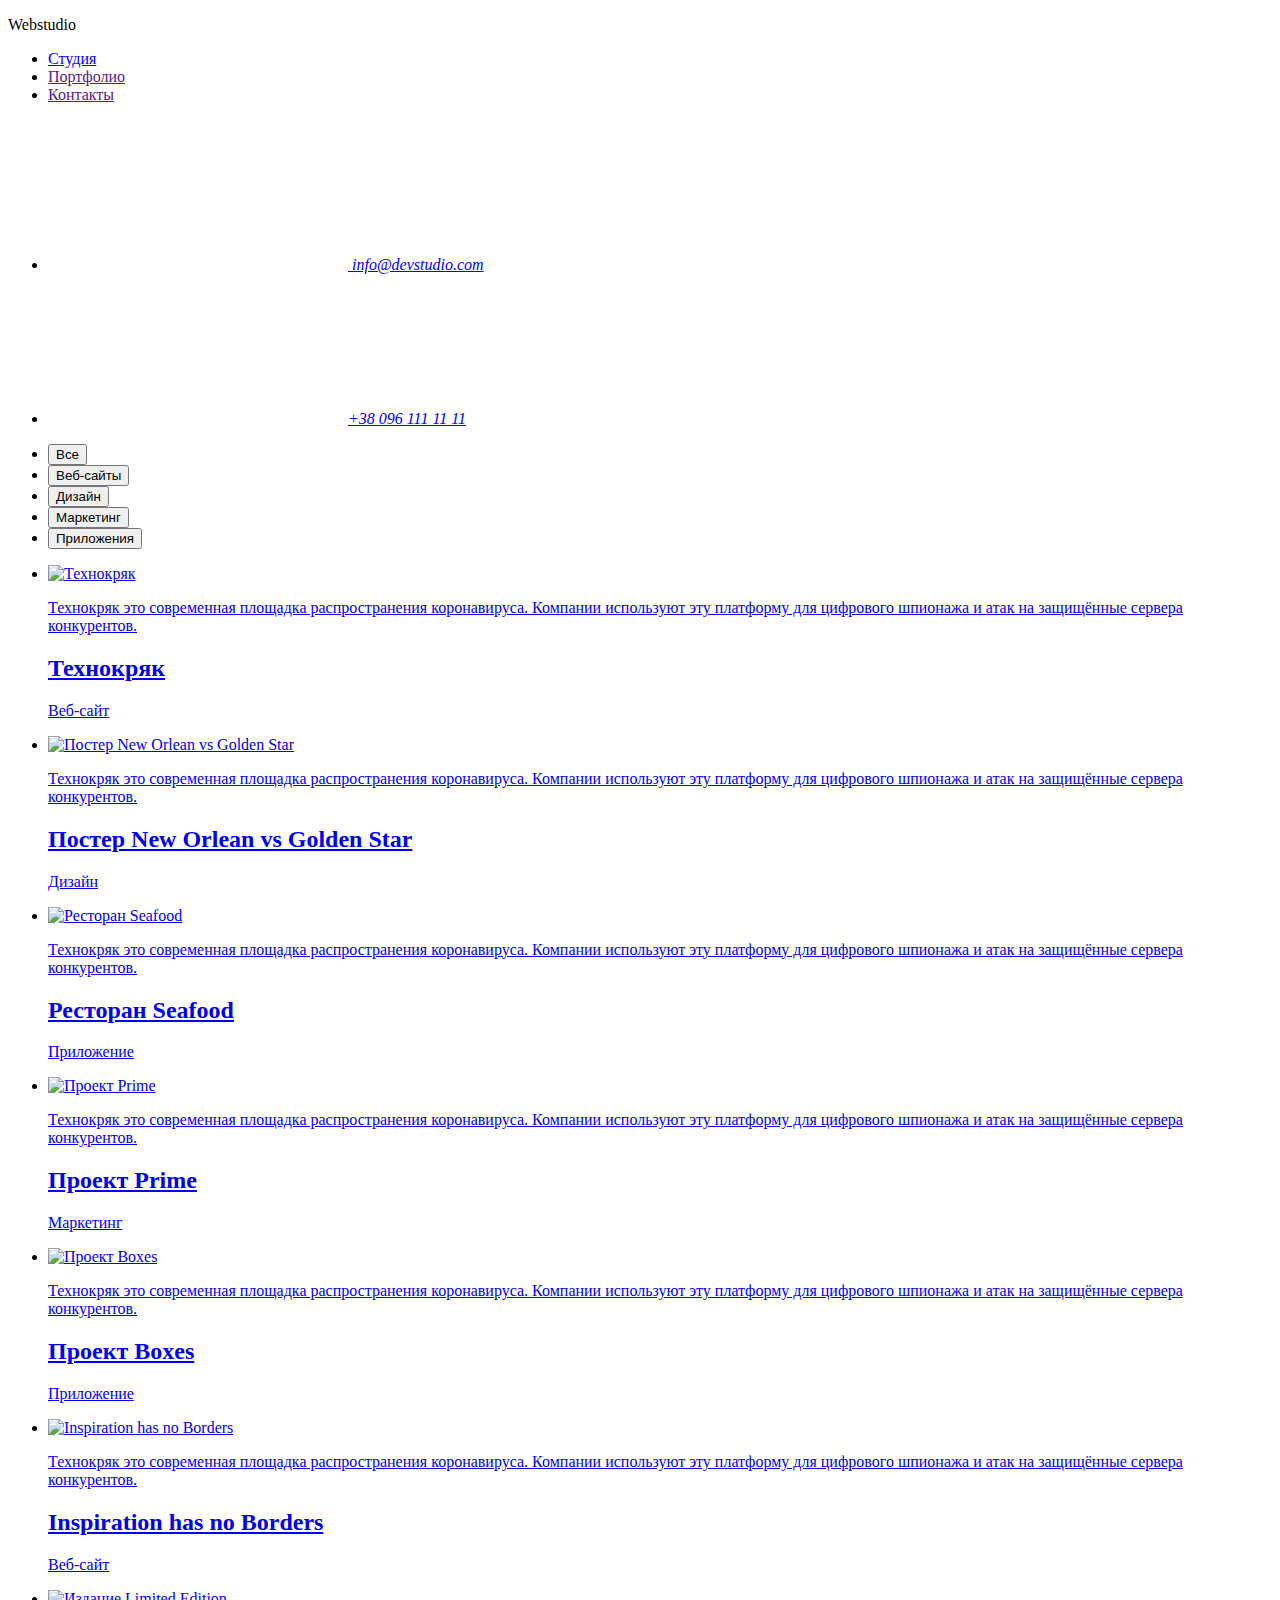
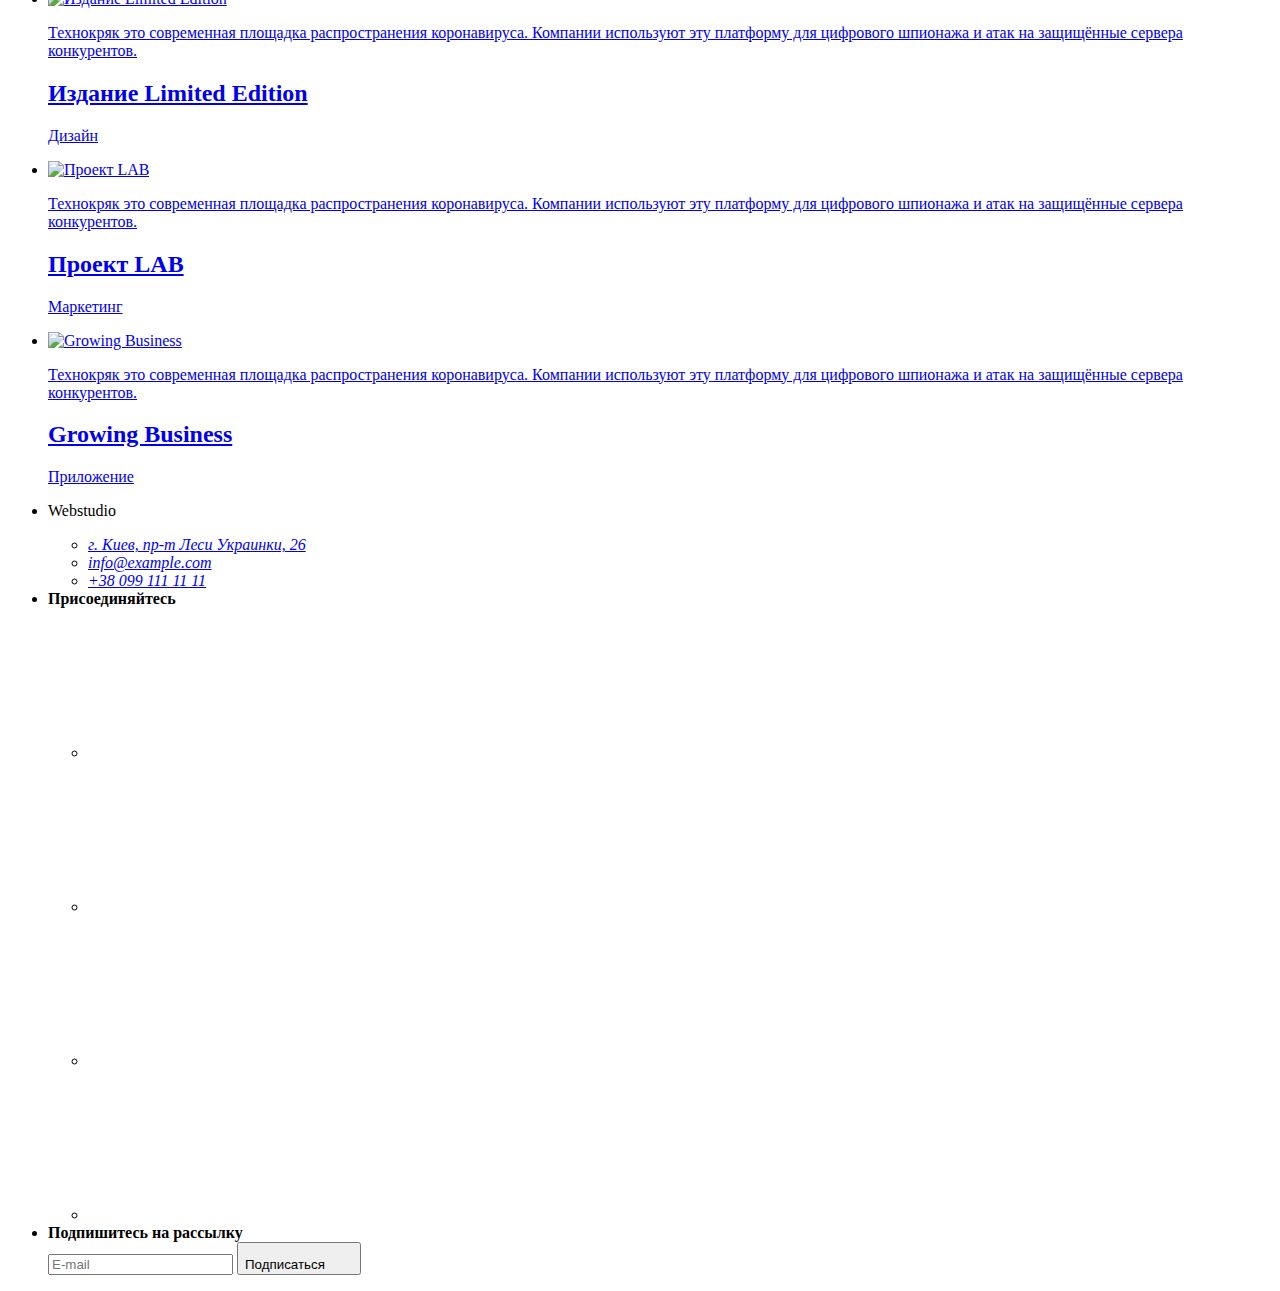
==== portfolio.html @ e1eedb43 "commit on main" ====
<!DOCTYPE html>
<html lang="ru">
<head>
    <meta charset="UTF-8">
    <meta name="viewport" content="width=device-width, initial-scale=1.0">
    <title>WebStudio</title>
    <link href="https://fonts.googleapis.com/css2?family=Oleo+Script&family=Raleway:wght@700&family=Roboto:wght@400;500;700;900&display=swap" rel="stylesheet">
    <link rel="stylesheet" href="./css/reset.css"/>
    <link rel="stylesheet" href="./css/styles.css">
</head>
<body>
    <header class="header">
        <div class="container">
            <nav class="nav">
                <p class="main-logo"><span class="accent">Web</span><span class="header-logo">studio</span></p>
                <ul class="site-nav list"> 
                    <li class="item"><a href="./index.html" class="link">Студия</a></li>
                    <li class="item"><a href="" class="link current">Портфолио</a></li>
                    <li class="item"><a href="" class="link">Контакты</a></li>
                </ul>
            </nav>
            <address class="adr-nav list"> 
                <ul class="adr-nav">
                    <li class="item">
                        <a href="mailto:info@devstudio.com" class="link link-envelope">
                            <svg class="icon-envelope">
                                <use href="./images/icons/sprite.svg#icon-envelope">
                                </use>
                            </svg> 
                            info@devstudio.com
                        </a>
                    </li>
                    <li class="item">
                        <a href="tel:+380961111111" class="link link-smartphone">
                            <svg class="icon-smartphone">
                                <use href="./images/icons/sprite.svg#icon-smartphone">
                                </use>
                            </svg>+38 096 111 11 11
                        </a>
                    </li>
                </ul>
            </address>
        </div>
    </header>
    <main class="portfolio-page">
        <section class="portfolio">
            <div class="container">
                <!--<h1>Наши работы</h1>-->
                <ul class="filter list">
                    <li class="filter-item"><button type="button" class="filter-button">Все</button></li>
                    <li class="filter-item"><button type="button" class="filter-button">Веб-сайты</button></li>
                    <li class="filter-item"><button type="button" class="filter-button">Дизайн</button></li>
                    <li class="filter-item"><button type="button" class="filter-button">Маркетинг</button></li>
                    <li class="filter-item"><button type="button" class="filter-button">Приложения</button></li>
                </ul>
                <ul class="card-list">
                    <li class="card-item">
                        <a href="#" class="projects">
                            <div class="projects-container">
                                <div class="imageblock">
                                  <img src="./images/technokryak.jpg" alt="Технокряк" width="370" height="294">
                                  <div class="card-info">
                                      <p class="info-text">
                                        Технокряк это современная площадка распространения коронавируса. Компании используют эту платформу для цифрового шпионажа и
                                        атак на защищённые сервера конкурентов.
                                      </p>
                                  </div>
                                </div>
                                <div class="card-container">
                                    <h2 class="project-title">Технокряк</h2>
                                    <p class="type-title">Веб-сайт</p>
                                </div>
                            </div>
                        </a>
                    </li>
                    <li class="card-item">
                        <a href="#" class="projects">
                            <div class="projects-container">
                                <div class="imageblock">
                                    <img src="./images/NewOrleans.jpg" alt="Постер New Orlean vs Golden Star" width="370" height="294">
                                    <div class="card-info">
                                        <p class="info-text">
                                          Технокряк это современная площадка распространения коронавируса. Компании используют эту платформу для цифрового шпионажа и
                                          атак на защищённые сервера конкурентов.
                                        </p>
                                    </div>
                                </div>
                                <div class="card-container">
                                    <h2 class="project-title">Постер New Orlean vs Golden Star</h2>
                                    <p class="type-title">Дизайн</p>
                                </div>
                            </div>
                        </a>
                    </li>
                    <li class="card-item">
                        <a href="#" class="projects">
                            <div class="projects-container">
                                <div class="imageblock">
                                    <img src="./images/Seafood.jpg" alt="Ресторан Seafood" width="370" height="294">
                                    <div class="card-info">
                                        <p class="info-text">
                                          Технокряк это современная площадка распространения коронавируса. Компании используют эту платформу для цифрового шпионажа и
                                          атак на защищённые сервера конкурентов.
                                        </p>
                                    </div>
                                </div>
                                <div class="card-container">
                                    <h2 class="project-title">Ресторан Seafood</h2>
                                    <p class="type-title">Приложение</p>
                                </div>
                            </div>
                        </a>
                    </li>
                    <li class="card-item">
                        <a href="#" class="projects">
                            <div class="projects-container">
                                <div class="imageblock">
                                    <img src="./images/prime.jpg" alt="Проект Prime" width="370" height="294">
                                    <div class="card-info">
                                        <p class="info-text">
                                          Технокряк это современная площадка распространения коронавируса. Компании используют эту платформу для цифрового шпионажа и
                                          атак на защищённые сервера конкурентов.
                                        </p>
                                    </div>
                                </div>
                                <div class="card-container">
                                    <h2 class="project-title">Проект Prime</h2>
                                    <p class="type-title">Маркетинг</p>
                                </div>
                            </div>
                        </a>
                    </li>
                    <li class="card-item">
                        <a href="#" class="projects">
                            <div class="projects-container">
                                <div class="imageblock">
                                    <img src="./images/Boxes.jpg" alt="Проект Boxes" width="370" height="294">
                                    <div class="card-info">
                                        <p class="info-text">
                                          Технокряк это современная площадка распространения коронавируса. Компании используют эту платформу для цифрового шпионажа и
                                          атак на защищённые сервера конкурентов.
                                        </p>
                                    </div>
                                </div>
                                <div class="card-container">
                                    <h2 class="project-title">Проект Boxes</h2>
                                    <p class="type-title">Приложение</p>
                                </div>
                            </div>
                        </a>
                    </li>
                    <li class="card-item">
                        <a href="#" class="projects">
                            <div class="projects-container">
                                <div class="imageblock">
                                    <img src="./images/Inspiration.jpg" alt="Inspiration has no Borders" width="370" height="294">
                                    <div class="card-info">
                                        <p class="info-text">
                                          Технокряк это современная площадка распространения коронавируса. Компании используют эту платформу для цифрового шпионажа и
                                          атак на защищённые сервера конкурентов.
                                        </p>
                                    </div>
                                </div>
                                <div class="card-container">
                                    <h2 class="project-title">Inspiration has no Borders</h2>
                                    <p class="type-title">Веб-сайт</p>
                                </div>
                            </div>
                        </a>
                    </li>
                    <li class="card-item">
                        <a href="#" class="projects">
                            <div class="projects-container">
                                <div class="imageblock">
                                    <img src="./images/LE.jpg" alt="Издание Limited Edition" width="370" height="294">
                                    <div class="card-info">
                                        <p class="info-text">
                                          Технокряк это современная площадка распространения коронавируса. Компании используют эту платформу для цифрового шпионажа и
                                          атак на защищённые сервера конкурентов.
                                        </p>
                                    </div>
                                </div>
                                <div class="card-container">
                                    <h2 class="project-title">Издание Limited Edition</h2>
                                    <p class="type-title">Дизайн</p>
                                </div>
                            </div>
                        </a>
                    </li>
                    <li class="card-item">
                        <a href="#" class="projects">
                            <div class="projects-container">
                                <div class="imageblock">
                                    <img src="./images/Lab.jpg" alt="Проект LAB" width="370" height="294">
                                    <div class="card-info">
                                        <p class="info-text">
                                          Технокряк это современная площадка распространения коронавируса. Компании используют эту платформу для цифрового шпионажа и
                                          атак на защищённые сервера конкурентов.
                                        </p>
                                    </div>
                                </div>
                                <div class="card-container">
                                    <h2 class="project-title">Проект LAB</h2>
                                    <p class="type-title">Маркетинг</p>
                                </div>
                            </div>
                        </a>
                    </li>
                    <li class="card-item">
                        <a href="#" class="projects">
                            <div class="projects-container">
                                <div class="imageblock">
                                    <img src="./images/Growing.jpg" alt="Growing Business" width="370" height="294">
                                    <div class="card-info">
                                        <p class="info-text">
                                          Технокряк это современная площадка распространения коронавируса. Компании используют эту платформу для цифрового шпионажа и
                                          атак на защищённые сервера конкурентов.
                                        </p>
                                    </div>
                                </div>
                                <div class="card-container">
                                    <h2 class="project-title">Growing Business</h2>
                                    <p class="type-title">Приложение</p>
                                </div>
                            </div>
                        </a>
                    </li>
                </ul>
            </div>
        </section>
    </main>
    <footer class="footer">
        <div class="container">
            <div class="footer-container">
                <ul class="footer-list">
                    <li class="footer-items">
                        <p class="logo"><span class="accent">Web</span><span class="footer-logo">studio</span></p>
                        <address class="footer-address">
                            <ul class="foot-address">
                                <li class="address-item"><a href="https://www.google.com/maps/place/%D0%B1%D1%83%D0%BB.+%D0%9B%D0%B5%D1%81%D0%B8+%D0%A3%D0%BA%D1%80%D0%B0%D0%B8%D0%BD%D0%BA%D0%B8,+26,+%D0%9A%D0%B8%D0%B5%D0%B2,+%D0%A3%D0%BA%D1%80%D0%B0%D0%B8%D0%BD%D0%B0,+02000/@50.4265807,30.5361971,17z/data=!3m1!4b1!4m5!3m4!1s0x40d4cf0e033ecbe9:0x57a4dffefec77da0!8m2!3d50.4265807!4d30.5383858" class="link">г. Киев, пр-т Леси Украинки, 26</a></li>
                                <li class="address-item"><a href="mailto:info@example.com" class="link-info">info@example.com</a></li>
                                <li class="address-item"><a href="tel:+380991111111" class="link-info">+38 099 111 11 11</a></li>
                            </ul>
                        </address>
                    </li>
                    <li class="footer-items">
                        <b class="join">Присоединяйтесь</b>
                        <ul class="social-items">
                            <li class="social-link">
                                <a href="#" class="links link-instagram">
                                    <svg class="icon-instagram">
                                        <use href="./images/icons/sprite.svg#icon-instagram"></use>
                                    </svg>
                                </a>
                            </li>
                            <li class="social-link">
                                <a href="#" class="links link-twitter">
                                    <svg class="icon-twitter">
                                        <use href="./images/icons/sprite.svg#icon-twitter"></use>
                                    </svg>
                                </a>
                            </li>
                            <li class="social-link">
                                <a href="#" class="links link-facebook">
                                    <svg class="icon-facebook">
                                        <use href="./images/icons/sprite.svg#icon-facebook"></use>
                                    </svg>
                                </a>
                            </li>
                            <li class="social-link">
                                <a href="#" class="links link-linkedin">
                                    <svg class="icon-linkedin">
                                        <use href="./images/icons/sprite.svg#icon-linkedin"></use>
                                    </svg>
                                </a>
                            </li>
                        </ul>
                    </li>
                    <li class="footer-items">
                        <b class="join">Подпишитесь на рассылку</b>
                        <form action="" class="footer-form">
                            <input type="email" name="email" placeholder="E-mail" class="footer-input" />
                            <button type="submit" class="hero-button-subscribe">
                                Подписаться
                                <svg class="iconsend" width="24" height="24">
                                    <use href="./images/icons/sprite.svg#icon-send"></use>
                                </svg>
                            </button>
                        </form>
                    </li>
                </ul>
            </div>
        </div>
    </footer>
</body>
</html>
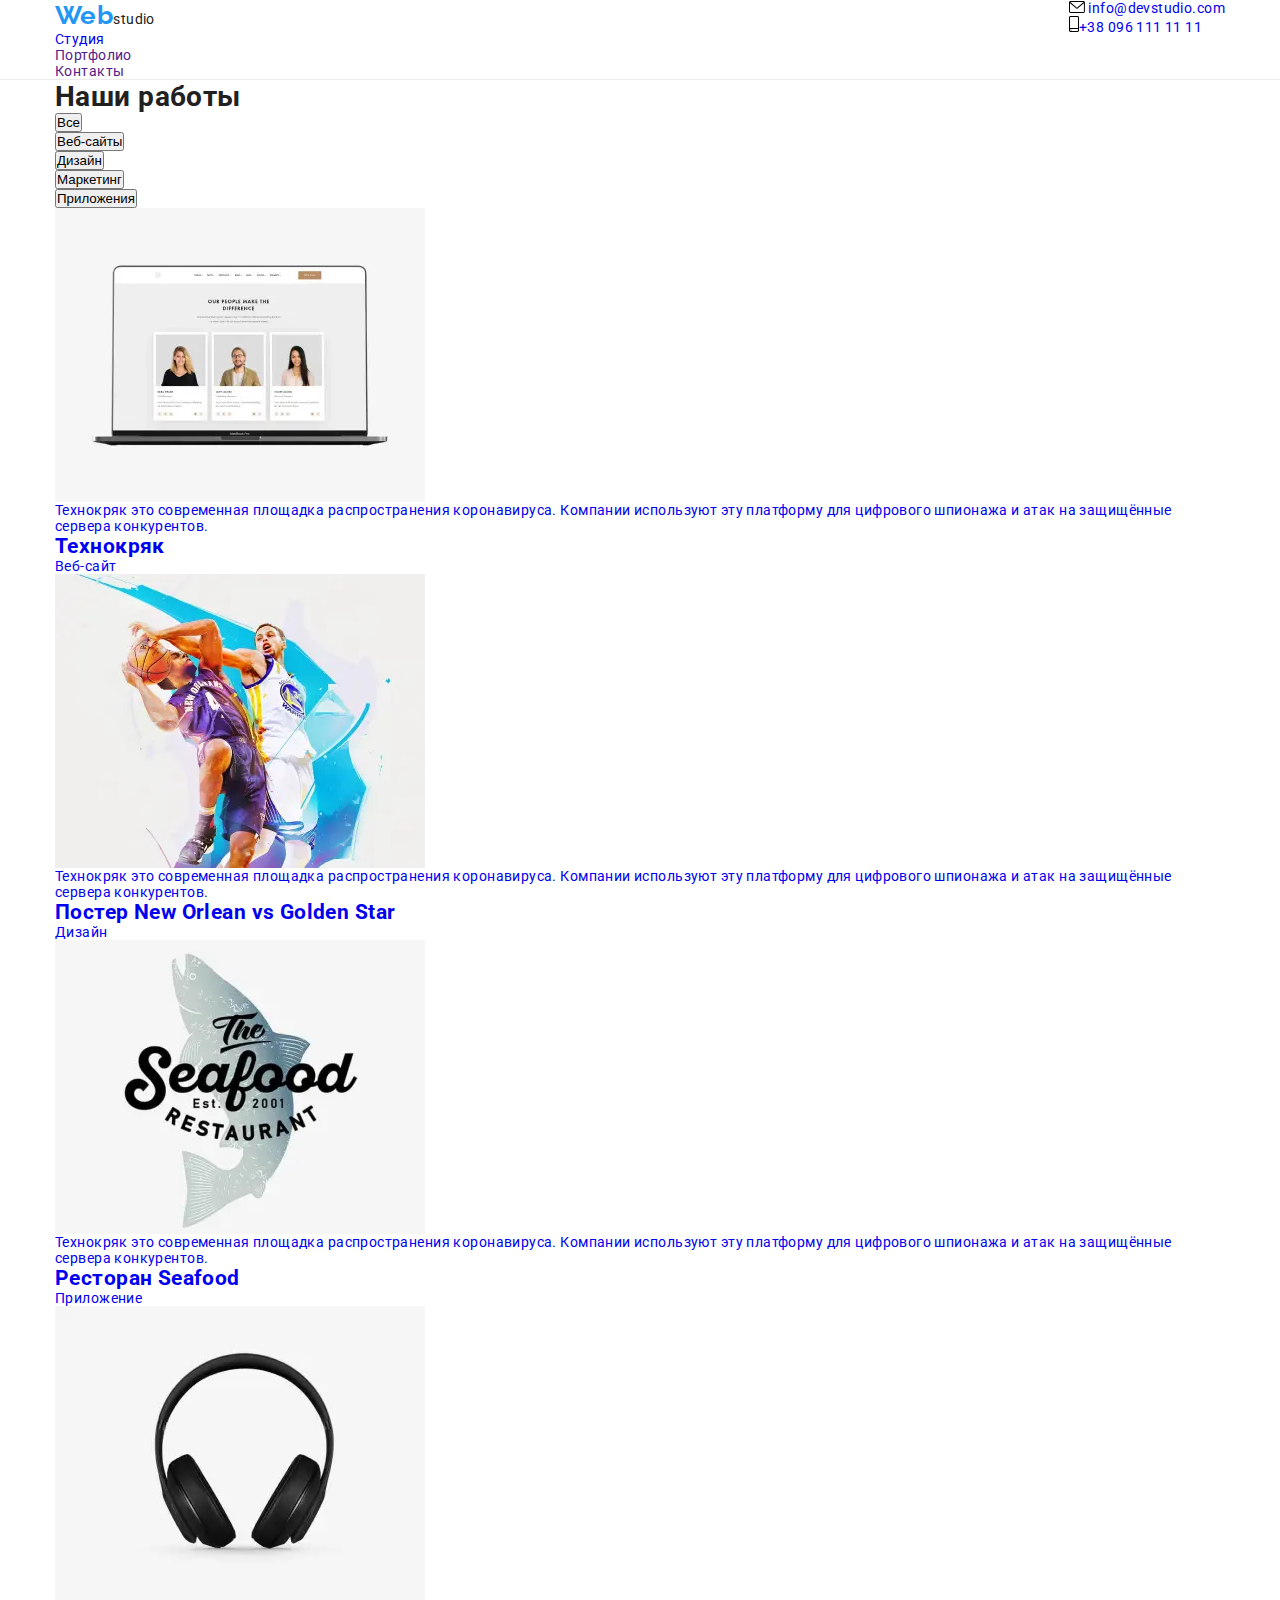
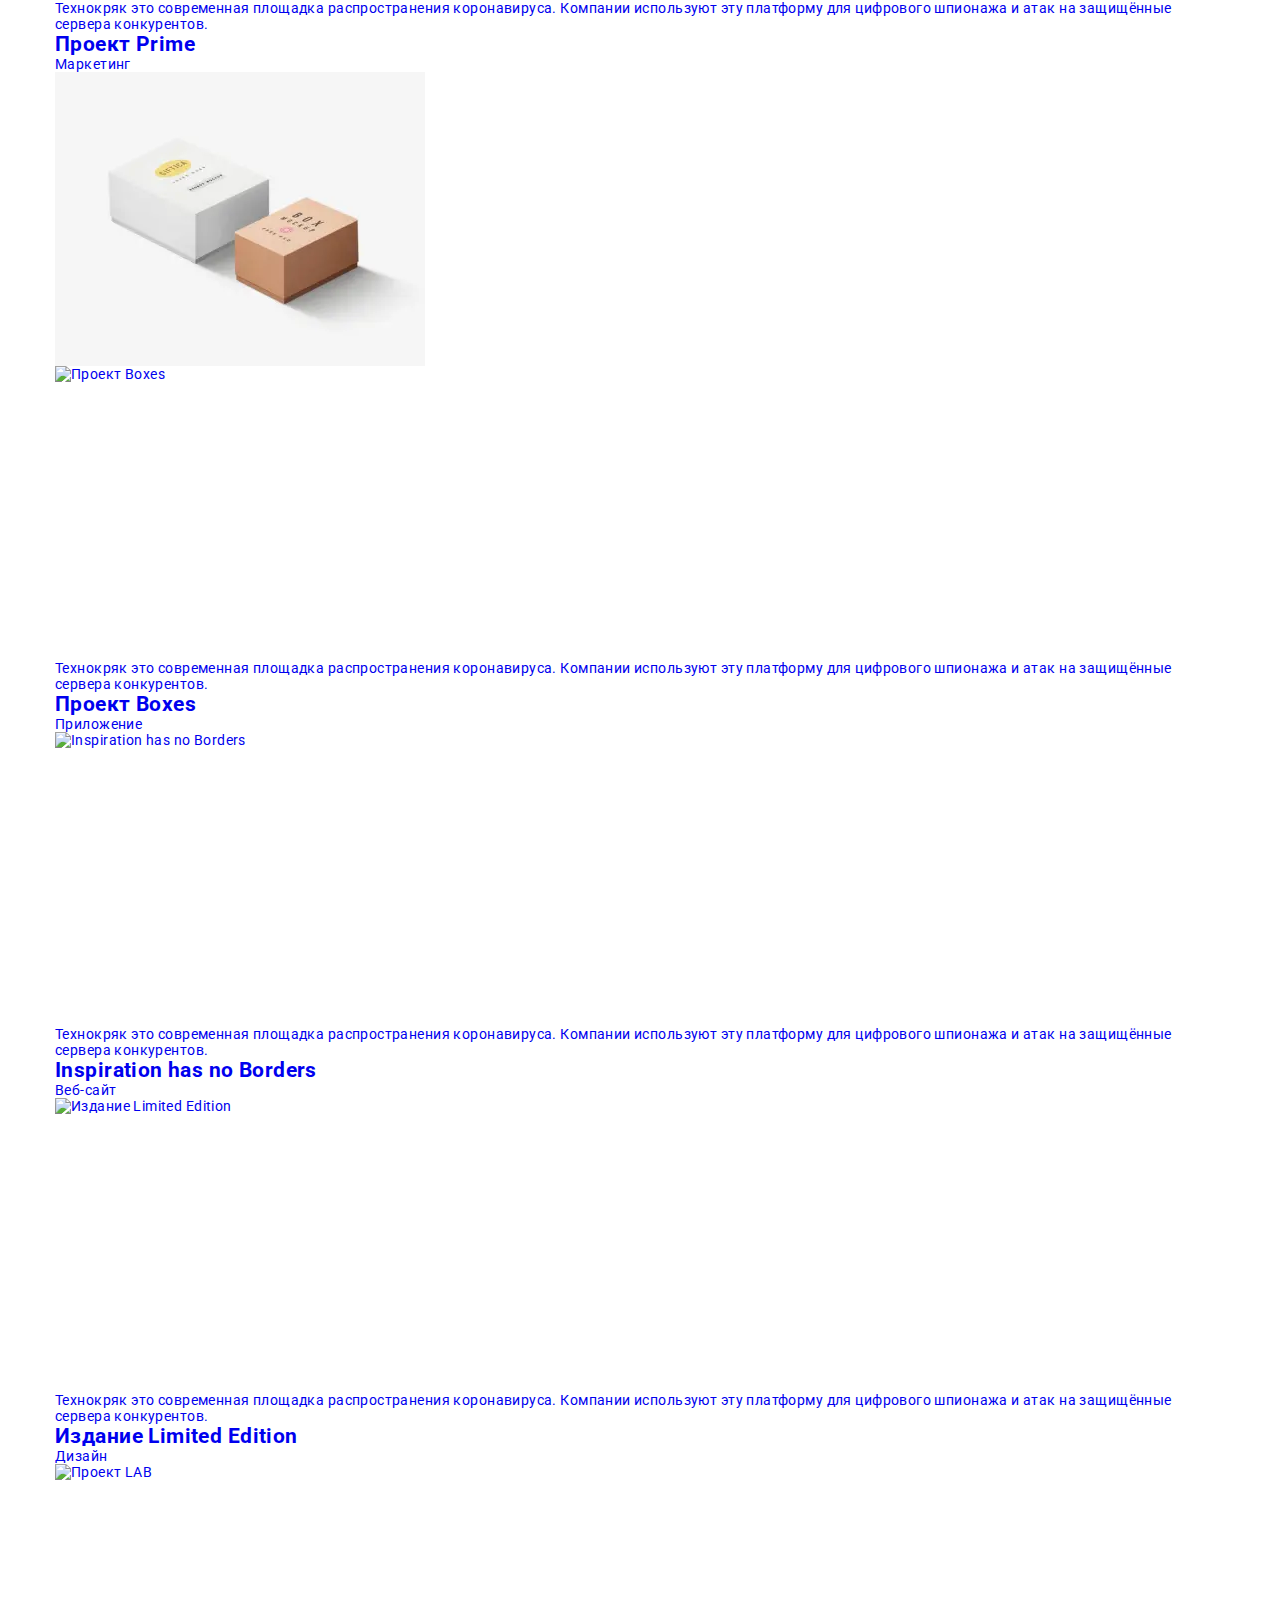
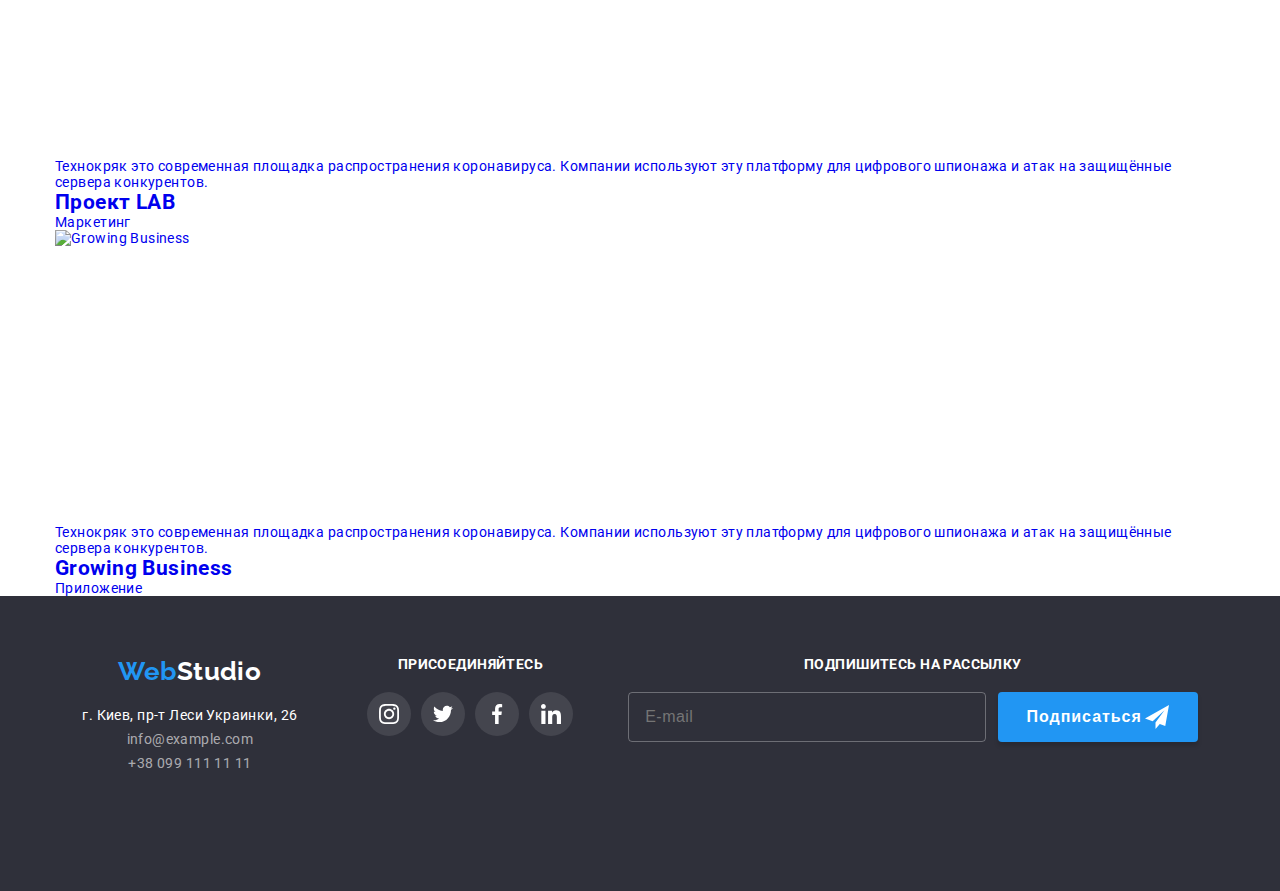
==== commit be4a3458: "commit on main" ====
--- a/portfolio.html
+++ b/portfolio.html
@@ -5,28 +5,27 @@
     <meta name="viewport" content="width=device-width, initial-scale=1.0">
     <title>WebStudio</title>
     <link href="https://fonts.googleapis.com/css2?family=Oleo+Script&family=Raleway:wght@700&family=Roboto:wght@400;500;700;900&display=swap" rel="stylesheet">
-    <link rel="stylesheet" href="./css/reset.css"/>
-    <link rel="stylesheet" href="./css/styles.css">
+    <link rel="stylesheet" href="./css/main.min.css">
 </head>
 <body>
     <header class="header">
         <div class="container">
             <nav class="nav">
                 <p class="main-logo"><span class="accent">Web</span><span class="header-logo">studio</span></p>
-                <ul class="site-nav list"> 
+                <ul class="site-nav list">
                     <li class="item"><a href="./index.html" class="link">Студия</a></li>
                     <li class="item"><a href="" class="link current">Портфолио</a></li>
                     <li class="item"><a href="" class="link">Контакты</a></li>
                 </ul>
             </nav>
-            <address class="adr-nav list"> 
+            <address class="adr-nav list">
                 <ul class="adr-nav">
                     <li class="item">
                         <a href="mailto:info@devstudio.com" class="link link-envelope">
                             <svg class="icon-envelope">
                                 <use href="./images/icons/sprite.svg#icon-envelope">
                                 </use>
-                            </svg> 
+                            </svg>
                             info@devstudio.com
                         </a>
                     </li>
@@ -45,8 +44,8 @@
     <main class="portfolio-page">
         <section class="portfolio">
             <div class="container">
-                <!--<h1>Наши работы</h1>-->
-                <ul class="filter list">
+                <h1 class="visually-hidden">Наши работы</h1>
+                <ul class="filter-list">
                     <li class="filter-item"><button type="button" class="filter-button">Все</button></li>
                     <li class="filter-item"><button type="button" class="filter-button">Веб-сайты</button></li>
                     <li class="filter-item"><button type="button" class="filter-button">Дизайн</button></li>
@@ -58,7 +57,15 @@
                         <a href="#" class="projects">
                             <div class="projects-container">
                                 <div class="imageblock">
-                                  <img src="./images/technokryak.jpg" alt="Технокряк" width="370" height="294">
+                                    <picture class="card-imageblock">
+                                        <source srcset="./images/desktop/portfolio/technokryak.webp 1x, ./images/desktop/portfolio/technokryak@2x.webp 2x" media="(min-width:1200px)" type="image/webp">
+                                        <source srcset="./images/desktop/portfolio/technokryak.jpg 1x, ./images/desktop/portfolio/technokryak@2x.jpg 2x" media="(min-width:1200px)">
+                                        <source srcset="./images/tablet/portfolio/technokryak.webp 1x, ./images/tablet/portfolio/technokryak@2x.webp 2x" media="(min-width:768px)" type="image/webp">
+                                        <source srcset="./images/tablet/portfolio/technokryak.jpg 1x, ./images/tablet/portfolio/technokryak@2x.jpg 2x" media="(min-width:768px)">
+                                        <source srcset="./images/mobile/portfolio/technokryak.webp 1x, ./images/mobile/portfolio/technokryak@2x.webp 2x" media="(min-width:320px)" type="image/webp">
+                                        <source srcset="./images/mobile/portfolio/technokryak.jpg 1x, ./images/mobile/portfolio/technokryak@2x.jpg 2x" media="(min-width:320px)">
+                                        <img src="./images/desktop/portfolio/technokryak.jpg" alt="Технокряк" aria-label="Технокряк">
+                                    </picture>
                                   <div class="card-info">
                                       <p class="info-text">
                                         Технокряк это современная площадка распространения коронавируса. Компании используют эту платформу для цифрового шпионажа и
@@ -77,7 +84,15 @@
                         <a href="#" class="projects">
                             <div class="projects-container">
                                 <div class="imageblock">
-                                    <img src="./images/NewOrleans.jpg" alt="Постер New Orlean vs Golden Star" width="370" height="294">
+                                    <picture class="card-imageblock">
+                                        <source srcset="./images/desktop/portfolio/neworleans.webp 1x, ./images/desktop/portfolio/neworleans@2x.webp 2x" media="(min-width:1200px)" type="image/webp">
+                                        <source srcset="./images/desktop/portfolio/neworleans.jpg 1x, ./images/desktop/portfolio/neworleans@2x.jpg 2x" media="(min-width:1200px)">
+                                        <source srcset="./images/tablet/portfolio/neworleans.webp 1x, ./images/tablet/portfolio/neworleans@2x.webp 2x" media="(min-width:768px)" type="image/webp">
+                                        <source srcset="./images/tablet/portfolio/neworleans.jpg 1x, ./images/tablet/portfolio/neworleans@2x.jpg 2x" media="(min-width:768px)">
+                                        <source srcset="./images/mobile/portfolio/neworleans.webp 1x, ./images/mobile/portfolio/neworleans@2x.webp 2x" media="(min-width:320px)" type="image/webp">
+                                        <source srcset="./images/mobile/portfolio/neworleans.jpg 1x, ./images/mobile/portfolio/neworleans@2x.jpg 2x" media="(min-width:320px)">
+                                        <img src="./images/desktop/portfolio/neworleans.jpg" alt="Постер New Orlean vs Golden Star" aria-label="Постер New Orlean vs Golden Star">
+                                    </picture>
                                     <div class="card-info">
                                         <p class="info-text">
                                           Технокряк это современная площадка распространения коронавируса. Компании используют эту платформу для цифрового шпионажа и
@@ -96,7 +111,15 @@
                         <a href="#" class="projects">
                             <div class="projects-container">
                                 <div class="imageblock">
-                                    <img src="./images/Seafood.jpg" alt="Ресторан Seafood" width="370" height="294">
+                                    <picture class="card-imageblock">
+                                        <source srcset="./images/desktop/portfolio/seafood.webp 1x, ./images/desktop/portfolio/seafood@2x.webp 2x" media="(min-width:1200px)" type="image/webp">
+                                        <source srcset="./images/desktop/portfolio/seafood.jpg 1x, ./images/desktop/portfolio/seafood@2x.jpg 2x" media="(min-width:1200px)">
+                                        <source srcset="./images/tablet/portfolio/seafood.webp 1x, ./images/tablet/portfolio/seafood@2x.webp 2x" media="(min-width:768px)" type="image/webp">
+                                        <source srcset="./images/tablet/portfolio/seafood.jpg 1x, ./images/tablet/portfolio/seafood@2x.jpg 2x" media="(min-width:768px)">
+                                        <source srcset="./images/mobile/portfolio/seafood.webp 1x, ./images/mobile/portfolio/seafood@2x.webp 2x" media="(min-width:320px)" type="image/webp">
+                                        <source srcset="./images/mobile/portfolio/seafood.jpg 1x, ./images/mobile/portfolio/seafood@2x.jpg 2x" media="(min-width:320px)">
+                                        <img src="./images/desktop/portfolio/seafood.jpg" alt="Ресторан Seafood" aria-label="Ресторан Seafood">
+                                    </picture>
                                     <div class="card-info">
                                         <p class="info-text">
                                           Технокряк это современная площадка распространения коронавируса. Компании используют эту платформу для цифрового шпионажа и
@@ -115,7 +138,15 @@
                         <a href="#" class="projects">
                             <div class="projects-container">
                                 <div class="imageblock">
-                                    <img src="./images/prime.jpg" alt="Проект Prime" width="370" height="294">
+                                    <picture class="card-imageblock">
+                                        <source srcset="./images/desktop/portfolio/prime.webp 1x, ./images/desktop/portfolio/prime@2x.webp 2x" media="(min-width:1200px)" type="image/webp">
+                                        <source srcset="./images/desktop/portfolio/prime.jpg 1x, ./images/desktop/portfolio/prime@2x.jpg 2x" media="(min-width:1200px)">
+                                        <source srcset="./images/tablet/portfolio/prime.webp 1x, ./images/tablet/portfolio/prime@2x.webp 2x" media="(min-width:768px)" type="image/webp">
+                                        <source srcset="./images/tablet/portfolio/prime.jpg 1x, ./images/tablet/portfolio/prime@2x.jpg 2x" media="(min-width:768px)">
+                                        <source srcset="./images/mobile/portfolio/prime.webp 1x, ./images/mobile/portfolio/prime@2x.webp 2x" media="(min-width:320px)" type="image/webp">
+                                        <source srcset="./images/mobile/portfolio/prime.jpg 1x, ./images/mobile/portfolio/prime@2x.jpg 2x" media="(min-width:320px)">
+                                        <img src="./images/desktop/portfolio/prime.jpg" alt="Проект Prime" aria-label="Проект Prime">
+                                    </picture>
                                     <div class="card-info">
                                         <p class="info-text">
                                           Технокряк это современная площадка распространения коронавируса. Компании используют эту платформу для цифрового шпионажа и
@@ -134,6 +165,15 @@
                         <a href="#" class="projects">
                             <div class="projects-container">
                                 <div class="imageblock">
+                                    <picture class="card-imageblock">
+                                        <source srcset="./images/desktop/portfolio/boxes.webp 1x, ./images/desktop/portfolio/boxes@2x.webp 2x" media="(min-width:1200px)" type="image/webp">
+                                        <source srcset="./images/desktop/portfolio/boxes.jpg 1x, ./images/desktop/portfolio/boxes@2x.jpg 2x" media="(min-width:1200px)">
+                                        <source srcset="./images/tablet/portfolio/boxes.webp 1x, ./images/tablet/portfolio/boxes@2x.webp 2x" media="(min-width:768px)" type="image/webp">
+                                        <source srcset="./images/tablet/portfolio/boxes.jpg 1x, ./images/tablet/portfolio/boxes@2x.jpg 2x" media="(min-width:768px)">
+                                        <source srcset="./images/mobile/portfolio/boxes.webp 1x, ./images/mobile/portfolio/boxes@2x.webp 2x" media="(min-width:320px)" type="image/webp">
+                                        <source srcset="./images/mobile/portfolio/boxes.jpg 1x, ./images/mobile/portfolio/boxes@2x.jpg 2x" media="(min-width:320px)">
+                                        <img src="./images/desktop/portfolio/boxes.jpg" alt="Проект Boxes" aria-label="Проект Boxes">
+                                    </picture>
                                     <img src="./images/Boxes.jpg" alt="Проект Boxes" width="370" height="294">
                                     <div class="card-info">
                                         <p class="info-text">
@@ -231,66 +271,66 @@
     </main>
     <footer class="footer">
         <div class="container">
-            <div class="footer-container">
-                <ul class="footer-list">
-                    <li class="footer-items">
-                        <p class="logo"><span class="accent">Web</span><span class="footer-logo">studio</span></p>
-                        <address class="footer-address">
-                            <ul class="foot-address">
-                                <li class="address-item"><a href="https://www.google.com/maps/place/%D0%B1%D1%83%D0%BB.+%D0%9B%D0%B5%D1%81%D0%B8+%D0%A3%D0%BA%D1%80%D0%B0%D0%B8%D0%BD%D0%BA%D0%B8,+26,+%D0%9A%D0%B8%D0%B5%D0%B2,+%D0%A3%D0%BA%D1%80%D0%B0%D0%B8%D0%BD%D0%B0,+02000/@50.4265807,30.5361971,17z/data=!3m1!4b1!4m5!3m4!1s0x40d4cf0e033ecbe9:0x57a4dffefec77da0!8m2!3d50.4265807!4d30.5383858" class="link">г. Киев, пр-т Леси Украинки, 26</a></li>
-                                <li class="address-item"><a href="mailto:info@example.com" class="link-info">info@example.com</a></li>
-                                <li class="address-item"><a href="tel:+380991111111" class="link-info">+38 099 111 11 11</a></li>
-                            </ul>
-                        </address>
-                    </li>
-                    <li class="footer-items">
-                        <b class="join">Присоединяйтесь</b>
-                        <ul class="social-items">
-                            <li class="social-link">
-                                <a href="#" class="links link-instagram">
-                                    <svg class="icon-instagram">
-                                        <use href="./images/icons/sprite.svg#icon-instagram"></use>
-                                    </svg>
-                                </a>
-                            </li>
-                            <li class="social-link">
-                                <a href="#" class="links link-twitter">
-                                    <svg class="icon-twitter">
-                                        <use href="./images/icons/sprite.svg#icon-twitter"></use>
-                                    </svg>
-                                </a>
-                            </li>
-                            <li class="social-link">
-                                <a href="#" class="links link-facebook">
-                                    <svg class="icon-facebook">
-                                        <use href="./images/icons/sprite.svg#icon-facebook"></use>
-                                    </svg>
-                                </a>
-                            </li>
-                            <li class="social-link">
-                                <a href="#" class="links link-linkedin">
-                                    <svg class="icon-linkedin">
-                                        <use href="./images/icons/sprite.svg#icon-linkedin"></use>
-                                    </svg>
-                                </a>
-                            </li>
+            <div class="footer-list">
+                <div class="footer-item">
+                    <div class="logo logo--centered">
+                    <a href="./index.html" class="logo-link logo-link--inverse"><span>Web</span>Studio</a>
+                    </div>
+                    <address class="footer-address">
+                        <ul class="footer-address-list">
+                            <li class="address-item"><p>г. Киев, пр-т Леси Украинки, 26</p></li>
+                            <li class="address-item"><a href="mailto:info@example.com" class="link-info">info@example.com</a></li>
+                            <li class="address-item"><a href="tel:+380991111111" class="link-info">+38 099 111 11 11</a></li>
                         </ul>
-                    </li>
-                    <li class="footer-items">
-                        <b class="join">Подпишитесь на рассылку</b>
-                        <form action="" class="footer-form">
-                            <input type="email" name="email" placeholder="E-mail" class="footer-input" />
-                            <button type="submit" class="hero-button-subscribe">
-                                Подписаться
-                                <svg class="iconsend" width="24" height="24">
-                                    <use href="./images/icons/sprite.svg#icon-send"></use>
+                    </address>
+                </div>
+                <div class="footer-item social">
+                    <b class="join">Присоединяйтесь</b>
+                    <ul class="social-item">
+                        <li class="social-link">
+                            <a href="#" class="links link-instagram">
+                                <svg class="icon-instagram">
+                                    <use href="./images/icons/sprite.svg#icon-instagram"></use>
                                 </svg>
-                            </button>
-                        </form>
-                    </li>
-                </ul>
+                            </a>
+                        </li>
+                        <li class="social-link">
+                            <a href="#" class="links link-twitter">
+                                <svg class="icon-twitter">
+                                    <use href="./images/icons/sprite.svg#icon-twitter"></use>
+                                </svg>
+                            </a>
+                        </li>
+                        <li class="social-link">
+                            <a href="#" class="links link-facebook">
+                                <svg class="icon-facebook">
+                                    <use href="./images/icons/sprite.svg#icon-facebook"></use>
+                                </svg>
+                            </a>
+                        </li>
+                        <li class="social-link">
+                            <a href="#" class="links link-linkedin">
+                                <svg class="icon-linkedin">
+                                    <use href="./images/icons/sprite.svg#icon-linkedin"></use>
+                                </svg>
+                            </a>
+                        </li>
+                    </ul>
+                </div>
             </div>
-        </div>
+                <div class="footer-form-join">
+                    <form action="" class="footer-form">
+                        <label class="join" for="email-footer">Подпишитесь на рассылку</label>
+                        <input type="email" name="email" placeholder="E-mail" class="footer-input" />
+                        <button type="submit" class="footer-button">
+                            Подписаться
+                            <svg class="iconsend" width="24" height="24">
+                                <use href="./images/icons/sprite.svg#icon-send"></use>
+                            </svg>
+                        </button>
+                    </form>
+                </div>
+            </div>
     </footer>
 </body>
 </html>--- a/css/main.min.css
+++ b/css/main.min.css
@@ -0,0 +1,2 @@
+.container{padding-left:15px;padding-right:15px;margin-left:auto;margin-right:auto}@media screen and (min-width: 480px){.container{width:480px}}@media screen and (min-width: 768px){.container{width:768px}}@media screen and (min-width: 1200px){.container{width:1200px}}html{-webkit-box-sizing:border-box;box-sizing:border-box;height:100%}*,*::before,*::after{-webkit-box-sizing:inherit;box-sizing:inherit;margin:0;padding:0}body{background-color:#fff;color:#212121;font-family:Roboto, sans-serif;font-size:14px;letter-spacing:0.03em;display:-webkit-box;display:-ms-flexbox;display:flex;-webkit-box-orient:vertical;-webkit-box-direction:normal;-ms-flex-direction:column;flex-direction:column;height:100%}header{-webkit-box-flex:0;-ms-flex-positive:0;flex-grow:0;-ms-flex-negative:0;flex-shrink:0;-ms-flex-preferred-size:auto;flex-basis:auto}main{-webkit-box-flex:1;-ms-flex-positive:1;flex-grow:1;-ms-flex-negative:0;flex-shrink:0;-ms-flex-preferred-size:auto;flex-basis:auto}footer{-webkit-box-flex:0;-ms-flex-positive:0;flex-grow:0;-ms-flex-negative:0;flex-shrink:0;-ms-flex-preferred-size:auto;flex-basis:auto}img{display:block;max-width:100%;height:auto}a{text-decoration:none}ul{list-style:none}address{font-style:normal}.section-title{font-weight:700;font-size:28px;line-height:1,17;text-align:center;margin-bottom:50px}.logo--centered{text-align:center;margin-bottom:20px}.logo-link{color:#212121;font-family:Raleway, sans-serif;font-weight:700;font-style:normal;font-size:26px;line-height:1.19;text-decoration:none;display:block;padding-top:15px;padding-bottom:15px}@media screen and (min-width: 768px){.logo-link{padding-top:24px;padding-bottom:24px}}.logo-link span{color:#2196F3}.logo-link--inverse{color:#fff;padding-bottom:0;padding-top:0}.accent{font-family:Raleway, sans-serif;color:#2196F3;font-weight:700;font-style:normal;font-size:26px;line-height:1.19}.header-logo{color:#212121}.header{position:relative;border-bottom:1px solid #ECECEC}.header .container{display:-webkit-box;display:-ms-flexbox;display:flex;-webkit-box-pack:justify;-ms-flex-pack:justify;justify-content:space-between}@media screen and (min-width: 768px){.header .container .logo{margin-right:88px}}@media screen and (min-width: 1200px){.header .container .logo{margin-right:93px}}@media screen and (max-width: 767px){.menu-container{display:none;position:absolute;top:100%;left:0;width:100%;background-color:#fff;-webkit-box-shadow:0px 4px 8px rgba(0,0,0,0.04),0px 2px 4px rgba(0,0,0,0.08),0px 1px 3px rgba(0,0,0,0.16);box-shadow:0px 4px 8px rgba(0,0,0,0.04),0px 2px 4px rgba(0,0,0,0.08),0px 1px 3px rgba(0,0,0,0.16);padding:60px 0}.menu-container.is-open{display:block}}@media screen and (min-width: 768px){.menu-container{display:-webkit-box;display:-ms-flexbox;display:flex;-webkit-box-align:center;-ms-flex-align:center;align-items:center;-webkit-box-flex:1;-ms-flex-positive:1;flex-grow:1;-webkit-box-pack:justify;-ms-flex-pack:justify;justify-content:space-between}}@media screen and (min-width: 767px){.nav-container{margin-bottom:40px}}.site-nav-list{display:-webkit-box;display:-ms-flexbox;display:flex;-webkit-box-align:center;-ms-flex-align:center;align-items:center}@media screen and (max-width: 767px){.site-nav-list{-webkit-box-orient:vertical;-webkit-box-direction:normal;-ms-flex-direction:column;flex-direction:column}}.site-nav-link{position:relative;display:block;padding:32px 0;color:#212121;font-weight:500;line-height:1.15;letter-spacing:0.02em;text-decoration:none;text-transform:capitalize;-webkit-transition:color 250ms cubic-bezier(0.4, 0, 0.2, 1);transition:color 250ms cubic-bezier(0.4, 0, 0.2, 1)}.site-nav-link--current{color:#2196F3}@media screen and (max-width: 767px){.site-nav-link{padding:20px 0}}.site-nav-link:hover,.site-nav-link:focus{color:#2196F3}.site-nav-link::after{content:'';position:absolute;bottom:0;left:0;display:none;width:100%;height:4px;border-radius:2px;background-color:#2196F3}.site-nav-link--current::after{display:block}@media screen and (min-width: 768px){.site-nav-item:not(:last-child){margin-right:50px}}@media screen and (max-width: 767px){.adr-nav-list{display:-webkit-box;display:-ms-flexbox;display:flex;-webkit-box-orient:vertical;-webkit-box-direction:normal;-ms-flex-direction:column;flex-direction:column;-webkit-box-align:center;-ms-flex-align:center;align-items:center}}@media screen and (min-width: 1200px){.adr-nav-list{display:-webkit-box;display:-ms-flexbox;display:flex;-webkit-box-align:center;-ms-flex-align:center;align-items:center}}@media screen and (min-width: 768px) and (max-width: 1199px){.address-nav-item:first-child{margin-bottom:10px}}@media screen and (min-width: 1200px){.address-nav-item:first-child{margin-right:30px}}.address-nav-link{color:#757575;font-weight:500;line-height:1.17;letter-spacing:0.02em;text-decoration:none;-webkit-transition:color 250ms cubic-bezier(0.4, 0, 0.2, 1);transition:color 250ms cubic-bezier(0.4, 0, 0.2, 1);display:-webkit-box;display:-ms-flexbox;display:flex;-webkit-box-align:center;-ms-flex-align:center;align-items:center}.address-nav-link:hover,.address-nav-link:focus{color:#2196F3}@media screen and (max-width: 767px){.address-nav-link{margin-bottom:16px}}@media screen and (min-width: 1200px){.address-nav-link{display:-webkit-inline-box;display:-ms-inline-flexbox;display:inline-flex;padding:32px 0}}.nav-icon{margin-right:10px;fill:#757575;-webkit-transition:fill 250ms cubic-bezier(0.4, 0, 0.2, 1);transition:fill 250ms cubic-bezier(0.4, 0, 0.2, 1)}.icon-envelope{width:16px;height:12px}.icon-smartphone{width:10px;height:16px}.link-envelope:hover .icon-envelope,.link-envelope:focus .icon-envelope,.link-smartphone:hover .icon-smartphone,.linl-smartphone:focus .icon-smartphone{fill:#2196F3}.menu-button{border:none;background-color:transparent}@media screen and (min-width: 768px){.menu-button{display:none}}.menu-button.button-menu-icon{margin:0;fill:currentColor}.menu-button .icon--close{display:none}.menu-button .icon--menu{display:block}.menu-button.is-open .icon--close{display:block}.menu-button.is-open .icon--menu{display:none}.menu-button:hover .icon,.menu-button:focus .icon{fill:#2196F3}.hero{width:100%;height:400px;margin:0 auto;display:-webkit-box;display:-ms-flexbox;display:flex;-webkit-box-align:center;-ms-flex-align:center;align-items:center;text-align:center;background-color:#c4c4c4;background-image:-webkit-gradient(linear, left top, right top, from(rgba(47,48,58,0.4)), to(rgba(47,48,58,0.4))),url("/images/mobile/hero-mobile.jpg");background-image:linear-gradient(to right, rgba(47,48,58,0.4), rgba(47,48,58,0.4)),url("/images/mobile/hero-mobile.jpg");background-repeat:no-repeat;background-position:center;background-size:cover}@media screen and (min-device-pixel-ratio: 2), screen and (-webkit-min-device-pixel-ratio: 2), screen and (min-resolution: 192dpi), screen and (min-resolution: 2dppx){.hero{background-image:-webkit-gradient(linear, left top, right top, from(rgba(47,48,58,0.4)), to(rgba(47,48,58,0.4))),url("/images/mobile/hero-mobile@2x.jpg");background-image:linear-gradient(to right, rgba(47,48,58,0.4), rgba(47,48,58,0.4)),url("/images/mobile/hero-mobile@2x.jpg")}}@media screen and (min-width: 768px){.hero{background-image:-webkit-gradient(linear, left top, right top, from(rgba(47,48,58,0.4)), to(rgba(47,48,58,0.4))),url("/images/tablet/hero-tablet.jpg");background-image:linear-gradient(to right, rgba(47,48,58,0.4), rgba(47,48,58,0.4)),url("/images/tablet/hero-tablet.jpg")}}@media screen and (min-width: 768px) and (min-device-pixel-ratio: 2), screen and (min-width: 768px) and (-webkit-min-device-pixel-ratio: 2), screen and (min-width: 768px) and (min-resolution: 192dpi), screen and (min-width: 768px) and (min-resolution: 2dppx){.hero{background-image:-webkit-gradient(linear, left top, right top, from(rgba(47,48,58,0.4)), to(rgba(47,48,58,0.4))),url("/images/tablet/hero-tablet@2x.jpg");background-image:linear-gradient(to right, rgba(47,48,58,0.4), rgba(47,48,58,0.4)),url("/images/tablet/hero-tablet@2x.jpg")}}@media screen and (min-width: 1200px){.hero{background-image:-webkit-gradient(linear, left top, right top, from(rgba(47,48,58,0.4)), to(rgba(47,48,58,0.4))),url("/images/desktop/hero-desktop.jpg");background-image:linear-gradient(to right, rgba(47,48,58,0.4), rgba(47,48,58,0.4)),url("/images/desktop/hero-desktop.jpg");height:600px}}@media screen and (min-width: 1200px) and (min-device-pixel-ratio: 2), screen and (min-width: 1200px) and (-webkit-min-device-pixel-ratio: 2), screen and (min-width: 1200px) and (min-resolution: 192dpi), screen and (min-width: 1200px) and (min-resolution: 2dppx){.hero{background-image:-webkit-gradient(linear, left top, right top, from(rgba(47,48,58,0.4)), to(rgba(47,48,58,0.4))),url("/images/desktop/hero-desktop@2x.jpg");background-image:linear-gradient(to right, rgba(47,48,58,0.4), rgba(47,48,58,0.4)),url("/images/desktop/hero-desktop@2x.jpg")}}.hero-title{color:#fff;font-style:normal;font-weight:900;font-size:24px;line-height:1.61;text-transform:uppercase;letter-spacing:0.06em;margin-bottom:30px}@media screen and (min-width: 1200px){.hero-title{line-height:1.36;font-size:44px}}.hero-button{display:inline-block;border-radius:4px;min-width:200px;height:50px;padding:10px 32px;color:#fff;background-color:#2196F3;font-weight:700;font-size:16px;line-height:1.87;text-align:center;letter-spacing:0.06em;text-decoration:none;border:none;outline:none;cursor:pointer;-webkit-transition:background-color 250ms cubic-bezier(0.4, 0, 0.2, 1),color 250ms cubic-bezier(0.4, 0, 0.2, 1);transition:background-color 250ms cubic-bezier(0.4, 0, 0.2, 1),color 250ms cubic-bezier(0.4, 0, 0.2, 1)}.hero-button:hover,.hero-button:focus{background-color:#F5F4FA;color:#2196F3}.features{padding:60px 0}@media screen and (min-width: 1200px){.features{padding:94px 0}}.iconblock{display:-webkit-box;display:-ms-flexbox;display:flex;margin-bottom:30px;height:120px;background-color:#F5F4FA;border-radius:4px;-webkit-box-pack:center;-ms-flex-pack:center;justify-content:center;-webkit-box-align:center;-ms-flex-align:center;align-items:center}@media screen and (min-width: 768px){.features-list{display:-webkit-box;display:-ms-flexbox;display:flex;-ms-flex-wrap:wrap;flex-wrap:wrap}}@media screen and (max-width: 767px){.features-item:not(:last-child){margin-bottom:30px}}@media screen and (min-width: 768px){.features-item{width:calc((100% - 30px) / 2)}.features-item:nth-child(2n+1){margin-right:30px}}@media screen and (min-width: 768px) and (max-width: 1199px){.features-item:not(:nth-last-child(-n+2)){margin-bottom:30px}}@media screen and (min-width: 1200px){.features-item{width:calc((100% - 90px) / 4)}.features-item:not(:nth-child(4n)){margin-right:30px}}.features-icon{width:70px;height:70px}.features-title{font-weight:700;line-height:1.14;text-transform:uppercase;text-align:center;margin-bottom:10px}@media screen and (min-width: 768px){.features-title{text-align-last:left}}.section-title.visually-hidden{position:absolute;width:1px;height:1px;margin:-1px;border:0;padding:0;clip:rect(0 0 0 0);overflow:hidden}.discription{color:#757575;font-weight:400;font-size:14px;line-height:1.71}.our-job{padding:0 0 94px;display:none}@media screen and (min-width: 1200px){.our-job{display:block}}.job-list{display:-webkit-box;display:-ms-flexbox;display:flex;-webkit-box-pack:justify;-ms-flex-pack:justify;justify-content:space-between}.job-item{position:relative}.image-overlay{position:absolute;bottom:0;left:0;right:0;padding:27px 0;background-color:rgba(47,48,58,0.8);font-weight:700;line-height:1.14;text-align:center;text-transform:uppercase;color:#fff}.section-team{background-color:#F5F4FA;padding:60px 0}@media screen and (min-width: 1200px){.section-team{padding:94px 0}}.team-list{display:-webkit-box;display:-ms-flexbox;display:flex;-webkit-box-pack:center;-ms-flex-pack:center;justify-content:center;-ms-flex-wrap:wrap;flex-wrap:wrap}@media screen and (min-width: 768px){.team-list{-webkit-box-pack:justify;-ms-flex-pack:justify;justify-content:space-between}}@media screen and (max-width: 767px){.team-item:not(:last-child){margin-bottom:30px}}@media screen and (min-width: 768px){.team-item:not(:nth-last-child(-n+2)){margin-bottom:30px}}.team-container{background:#fff;-webkit-box-shadow:0px 1px 3px rgba(0,0,0,0.12),0px 1px 1px rgba(0,0,0,0.14),0px 2px 1px rgba(0,0,0,0.2);box-shadow:0px 1px 3px rgba(0,0,0,0.12),0px 1px 1px rgba(0,0,0,0.14),0px 2px 1px rgba(0,0,0,0.2);border-radius:0px 0px 4px 4px;padding-bottom:30px}.team-image{display:block;margin-bottom:30px}.employee-name{font-weight:500;font-size:16px;line-height:1.19;text-align:center;text-transform:capitalize;margin-bottom:10px}.employee-position{color:#757575;font-weight:400;font-size:16px;line-height:1.19;text-align:center;margin-bottom:16px}.employee-social-list{list-style:none;display:-webkit-box;display:-ms-flexbox;display:flex;-webkit-box-pack:center;-ms-flex-pack:center;justify-content:center}.employee-social-item:not(:nth-child(4)){margin-right:10px}.employee-link{display:-webkit-box;display:-ms-flexbox;display:flex;width:44px;height:44px;color:#AFB1B8;background-color:#fff;border-radius:50%;background-repeat:no-repeat;background-position:center;-webkit-box-pack:center;-ms-flex-pack:center;justify-content:center;-webkit-box-align:center;-ms-flex-align:center;align-items:center;-webkit-transition:background-color 250ms cubic-bezier(0.4, 0, 0.2, 1);transition:background-color 250ms cubic-bezier(0.4, 0, 0.2, 1)}.employee-link:hover,.employee-link:focus{background-color:#2196F3}.employee-icon{width:20px;height:20px;fill:currentColor;-webkit-transition:fill 250ms cubic-bezier(0.4, 0, 0.2, 1);transition:fill 250ms cubic-bezier(0.4, 0, 0.2, 1)}.employee-link:hover .employee-icon,.employee-link:focus .employee-icon{fill:#fff}.clients{padding:60px 0}.clients-list{display:-webkit-box;display:-ms-flexbox;display:flex;-ms-flex-wrap:wrap;flex-wrap:wrap}@media screen and (max-width: 479px){.clients-item{width:calc((100% - 15px) / 2)}.clients-item:not(:nth-last-child(-n+2)){margin-bottom:15px}.clients-item:nth-child(2n+1){margin-right:15px}}@media screen and (min-width: 480px) and (max-width: 767px){.clients-item{width:calc((100% - 30px) / 2)}.clients-item:not(:nth-last-child(-n+2)){margin-bottom:30px}.clients-item:nth-child(2n+1){margin-right:30px}}@media screen and (min-width: 768px){.clients-item{width:calc((100% - 60px) / 3)}.clients-item:not(:nth-last-child(-n+3)){margin-bottom:30px}.clients-item:not(:nth-child(3n)){margin-right:30px}}@media screen and (min-width: 1200px){.clients-item{width:170px;margin-bottom:0}.clients-item:not(:last-child){margin-right:30px}}.clients-link{display:-webkit-box;display:-ms-flexbox;display:flex;width:100%;height:90px;-webkit-box-align:center;-ms-flex-align:center;align-items:center;-webkit-box-pack:center;-ms-flex-pack:center;justify-content:center;border:1px solid #AFB1B8;border-radius:4px;color:#AFB1B8;-webkit-transition:border-color 250ms cubic-bezier(0.4, 0, 0.2, 1);transition:border-color 250ms cubic-bezier(0.4, 0, 0.2, 1)}.clients-link:hover,.clients-link:focus{border:1px solid #2196F3}.clients-link:hover .icon-client,.clients-link:focus .icon-client{fill:#2196F3}.icon-client{fill:currentColor;-webkit-transition:fill 250ms cubic-bezier(0.4, 0, 0.2, 1);transition:fill 250ms cubic-bezier(0.4, 0, 0.2, 1)}.clients-icon-1{width:44.27px;height:49.23px;fill:#AFB1B8}.clients-icon-2{width:40px;height:52px;fill:#AFB1B8}.clients-icon-3{width:41px;height:42.6px;fill:#AFB1B8}.clients-icon-4{width:79.66px;height:42.02px;fill:#AFB1B8}.clients-icon-5{width:59px;height:47px;fill:#AFB1B8}.clients-icon-6{width:88.48px;height:45.44px;fill:#AFB1B8}.footer{background-color:#2F303A;color:#fff;padding-top:60px;padding-bottom:60px}@media screen and (min-width: 1200px){.footer .container{display:-webkit-box;display:-ms-flexbox;display:flex;-ms-flex-pack:distribute;justify-content:space-around}}.footer-list{margin-bottom:60px}@media screen and (min-width: 768px){.footer-list{display:-webkit-box;display:-ms-flexbox;display:flex;-ms-flex-pack:distribute;justify-content:space-around}}.footer-item:not(:last-child){margin-bottom:60px}@media screen and (min-width: 768px){.footer-item:not(:last-child){margin-bottom:0}}@media screen and (min-width: 1200px){.footer-item:not(:last-child){margin-right:70px}}.address-item{text-align:center}.address-item a{color:rgba(255,255,255,0.6)}.address-item:not(:last-child){margin-bottom:8px}.join{display:block;text-align:center;text-transform:uppercase;margin-bottom:20px;font-weight:700}.social-item{display:-webkit-box;display:-ms-flexbox;display:flex;-webkit-box-pack:center;-ms-flex-pack:center;justify-content:center}.links{display:-webkit-box;display:-ms-flexbox;display:flex;width:44px;height:44px;color:#fff;background-color:rgba(255,255,255,0.1);border-radius:50%;background-repeat:no-repeat;background-position:center;-webkit-box-pack:center;-ms-flex-pack:center;justify-content:center;-webkit-box-align:center;-ms-flex-align:center;align-items:center;-webkit-transition:background-color 250ms cubic-bezier(0.4, 0, 0.2, 1);transition:background-color 250ms cubic-bezier(0.4, 0, 0.2, 1)}.links:hover,.links:focus{background-color:#2196F3}.social-link:not(:last-child){margin-right:10px}.icon-instagram,.icon-twitter,.icon-facebook,.icon-linkedin{width:20px;height:20px;fill:#fff}.footer-input{width:100%;height:50px;padding:15px 16px;margin-bottom:20px;outline:none;background-color:transparent;border:1px solid rgba(255,255,255,0.3);border-radius:4px;font-size:16px;font-weight:400;line-height:1.25;letter-spacing:0.03em;color:rgba(255,255,255,0.6)}@media screen and (min-width: 480px){.footer-input{width:450px}}@media screen and (min-width: 768px){.footer-input{display:block;margin-left:auto;margin-right:auto}}@media screen and (min-width: 1200px){.footer-input{display:-webkit-inline-box;display:-ms-inline-flexbox;display:inline-flex;margin-right:8px;margin-bottom:0;width:358px}}.footer-button{display:block;margin:0 auto;width:200px;height:50px;padding:10px 29px;border-radius:4px;-webkit-box-shadow:0px 4px 4px rgba(0,0,0,0.15);box-shadow:0px 4px 4px rgba(0,0,0,0.15);color:#fff;background-color:#2196F3;font-size:16px;line-height:1.87;font-weight:700;letter-spacing:0.06em;text-align:left;border:none;display:-webkit-box;display:-ms-flexbox;display:flex;-webkit-box-pack:justify;-ms-flex-pack:justify;justify-content:space-between;-webkit-box-align:center;-ms-flex-align:center;align-items:center;cursor:pointer}@media screen and (min-width: 1200px){.footer-button{display:-webkit-inline-box;display:-ms-inline-flexbox;display:inline-flex}}.footer-button:hover{color:#fff;background-color:#188ce8}.iconsend{width:24px;height:24px;fill:#fff}.backdrop{position:fixed;top:0;left:0;width:100%;height:100%;background-color:rgba(0,0,0,0.2);opacity:1;-webkit-transition:opacity 250ms cubic-bezier(0.4, 0, 0.2, 1);transition:opacity 250ms cubic-bezier(0.4, 0, 0.2, 1);overflow-y:scroll}.backdrop.is-hidden{opacity:0;pointer-events:none}.backdrop.is-hidden .modal{-webkit-transform:translate(-50%, -50%) scale(0.9);transform:translate(-50%, -50%) scale(0.9)}.modal{position:absolute;top:50px;left:50%;width:calc(100% - 30px);background-color:#fff;-webkit-box-shadow:0px 1px 3px rgba(0,0,0,0.12),0px 1px 1px rgba(0,0,0,0.14),0px 2px 1px rgba(0,0,0,0.2);box-shadow:0px 1px 3px rgba(0,0,0,0.12),0px 1px 1px rgba(0,0,0,0.14),0px 2px 1px rgba(0,0,0,0.2);border-radius:4px;padding:40px;-webkit-transform:translateX(-50%) scale(1);transform:translateX(-50%) scale(1);-webkit-transition:-webkit-transform 250ms cubic-bezier(0.4, 0, 0.2, 1);transition:-webkit-transform 250ms cubic-bezier(0.4, 0, 0.2, 1);transition:transform 250ms cubic-bezier(0.4, 0, 0.2, 1);transition:transform 250ms cubic-bezier(0.4, 0, 0.2, 1), -webkit-transform 250ms cubic-bezier(0.4, 0, 0.2, 1)}@media screen and (min-width: 480px){.modal{width:450px}}@media screen and (min-width: 768px){.modal{top:70px}}@media screen and (min-width: 1170px){.modal{width:528px;top:50%;-webkit-transform:translate(-50%, -50%) scale(1);transform:translate(-50%, -50%) scale(1)}}.modal-form{width:100%}.modalform-title{font-weight:700;font-size:20px;line-height:1.5;text-align:center;color:#212121;margin-bottom:12px}@media screen and (min-width: 1200px){.modalform-title{line-height:1.15}}.modalform-field{margin-bottom:10px;display:-webkit-box;display:-ms-flexbox;display:flex;-webkit-box-orient:vertical;-webkit-box-direction:normal;-ms-flex-direction:column;flex-direction:column}.input-icon{position:relative;display:-webkit-box;display:-ms-flexbox;display:flex;-webkit-box-orient:vertical;-webkit-box-direction:normal;-ms-flex-direction:column;flex-direction:column}.textarea-field{margin-bottom:20px}.label{margin-bottom:4px;font-size:12px;font-weight:400;line-height:1.16;letter-spacing:0.01em;color:#757575}.input{margin:0;padding:11px 12px;height:40px;border:1px solid rgba(33,33,33,0.2);border-radius:4px;font-size:14px;line-height:1.16;letter-spacing:0.01em;padding-left:42px;outline:none}.input:focus{border:1px solid #2196F3}.modalform-icon{position:absolute;top:50%;left:12px;-webkit-transform:translateY(-50%);transform:translateY(-50%);fill:#212121;width:18px;height:18px}.input:focus ~ .modalform-icon{fill:#2196F3}.person-icon{width:12px;height:12px}.phone-icon{width:13px;height:13px}.email-icon{width:15px;height:12px}.textarea{resize:none;height:120px;padding:12px 16px;border:1px solid rgba(33,33,33,0.2);border-radius:4px;outline:none}.textarea:focus{border:1px solid #2196F3}.textarea::-webkit-input-placeholder{font-size:12px;font-style:normal;line-height:1.16;letter-spacing:0.01em;color:rgba(117,117,117,0.5)}.textarea:-ms-input-placeholder{font-size:12px;font-style:normal;line-height:1.16;letter-spacing:0.01em;color:rgba(117,117,117,0.5)}.textarea::-ms-input-placeholder{font-size:12px;font-style:normal;line-height:1.16;letter-spacing:0.01em;color:rgba(117,117,117,0.5)}.textarea::placeholder{font-size:12px;font-style:normal;line-height:1.16;letter-spacing:0.01em;color:rgba(117,117,117,0.5)}.checkbox-field{margin-bottom:30px}@media screen and (min-width: 1200px){.checkbox-field{display:-webkit-box;display:-ms-flexbox;display:flex;-webkit-box-orient:horizontal;-webkit-box-direction:normal;-ms-flex-direction:row;flex-direction:row;-webkit-box-pack:center;-ms-flex-pack:center;justify-content:center;-webkit-box-align:center;-ms-flex-align:center;align-items:center}}.label-rules{display:-webkit-box;display:-ms-flexbox;display:flex;-webkit-box-align:center;-ms-flex-align:center;align-items:center;margin-bottom:4px;font-size:12px;line-height:1.71;letter-spacing:0.03em}@media screen and (max-width: 479px){.label-rules{-ms-flex-wrap:wrap;flex-wrap:wrap}}@media screen and (min-width: 1200px){.label-rules{font-size:14px}}.label-rules a,.label-rules a:visited{color:#2196F3;text-decoration:underline}.checkbox{position:absolute;width:1px;height:1px;margin:-1px;border:0;padding:0;clip:rect(0 0 0 0);overflow:hidden}.checkbox-icon{width:16px;height:15px;border:2px solid #212121;border-radius:2px;margin-right:7px;background-repeat:no-repeat}.checkbox:checked+.checkbox-icon{background-color:#2196F3;border:2px solid #2196F3;background-image:url("/images/icons/chekbox.svg");background-origin:border-box}.button-submit{display:block;margin:0 auto;width:200px;height:50px;padding:10px 55px;background-color:#2196F3;border:none;border-radius:4px;-webkit-box-shadow:0px 4px 4px rgba(0,0,0,0.15);box-shadow:0px 4px 4px rgba(0,0,0,0.15);font-size:16px;line-height:1.87;font-weight:700;letter-spacing:0.06em;color:#fff;-webkit-transition:background-color 250ms cubic-bezier(0.4, 0, 0.2, 1);transition:background-color 250ms cubic-bezier(0.4, 0, 0.2, 1)}.button-submit:hover{color:#fff;background-color:#188ce8}.button-close{position:absolute;top:8px;right:8px;width:30px;height:30px;border:1px solid rgba(0,0,0,0.1);border-radius:50%;background-color:#fff;cursor:pointer}.button-close:hover .icon-close{fill:#2196F3}.icon-close{position:absolute;top:50%;left:50%;-webkit-transform:translate(-50%, -50%);transform:translate(-50%, -50%);width:18px;height:18px;fill:#000000;-webkit-transition:fill 250ms cubic-bezier(0.4, 0, 0.2, 1);transition:fill 250ms cubic-bezier(0.4, 0, 0.2, 1)}
+/*# sourceMappingURL=main.min.css.map */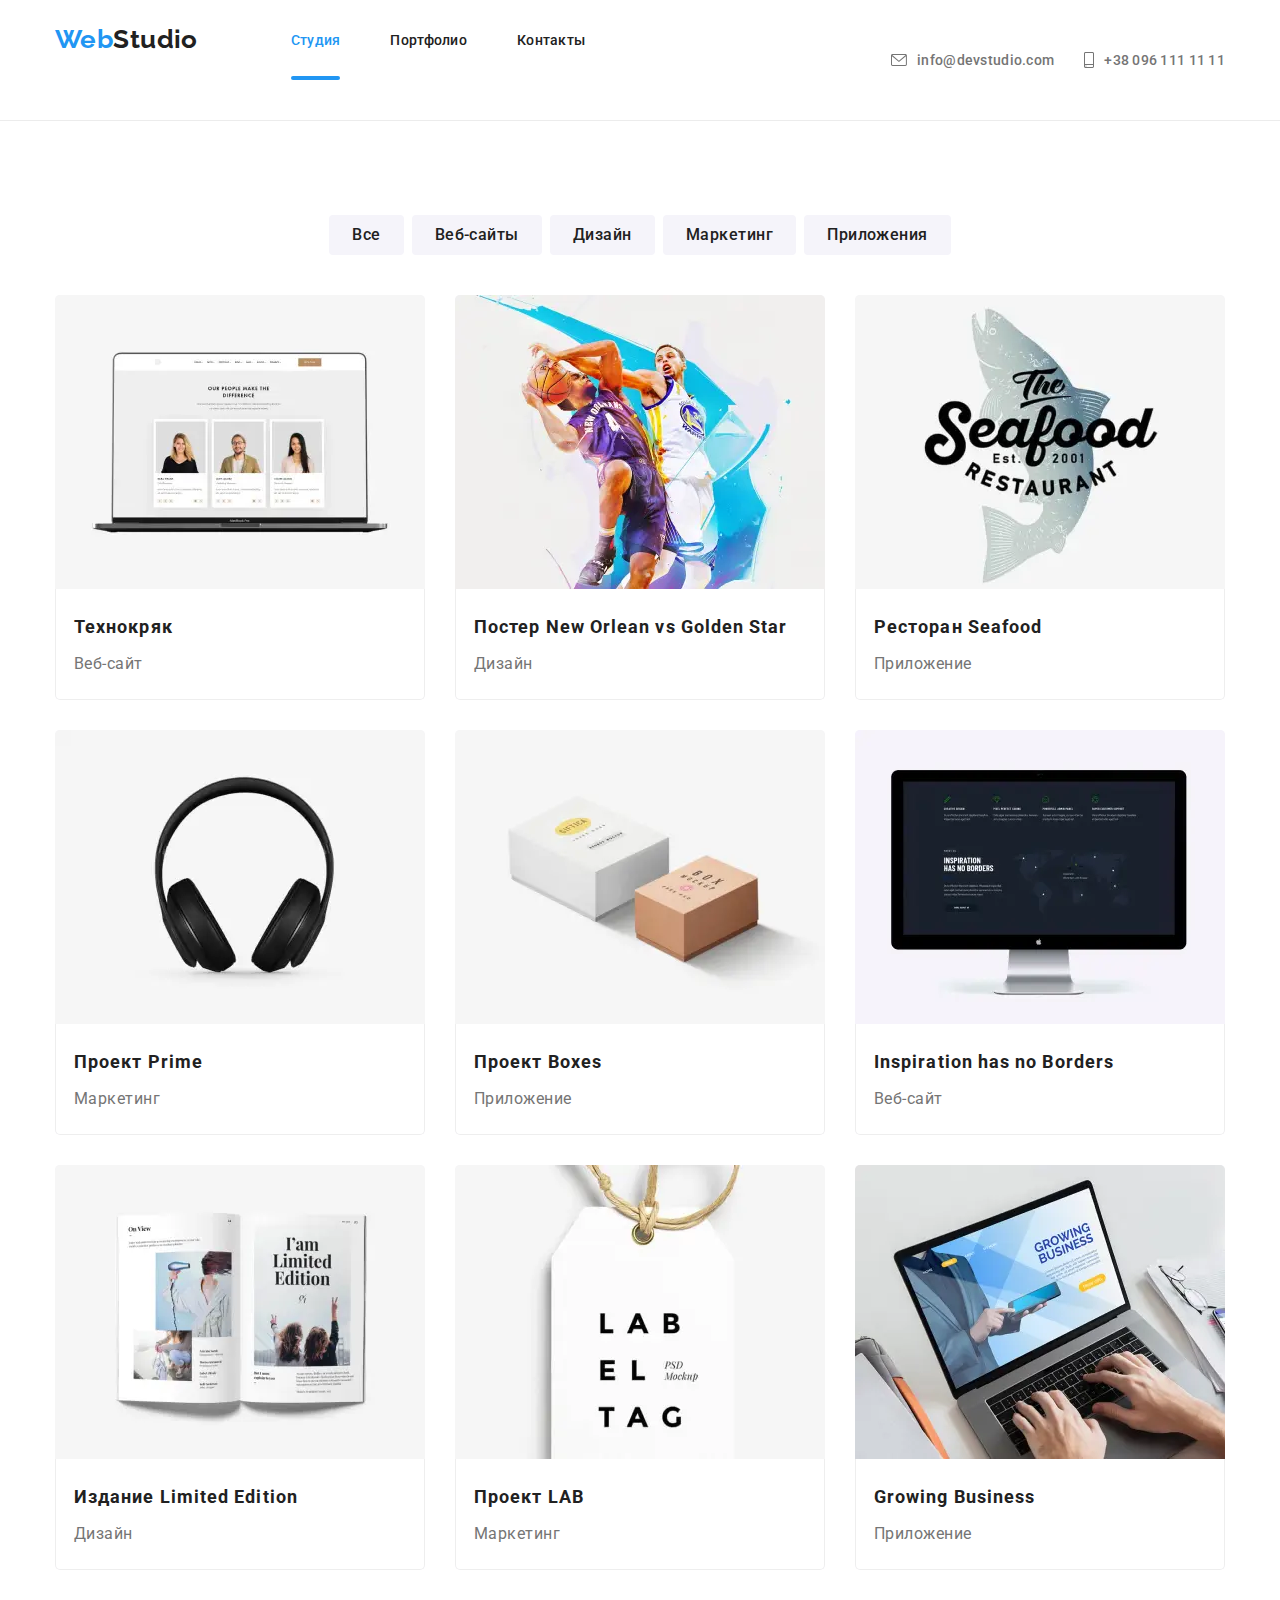
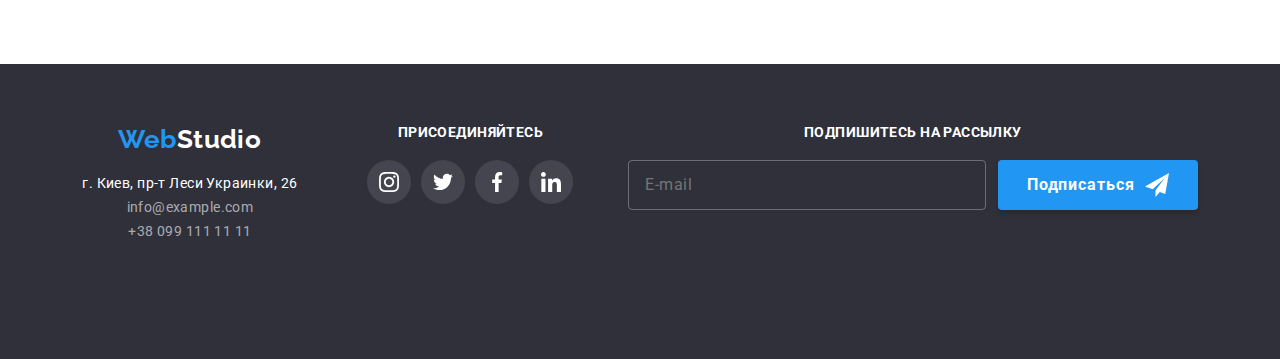
==== commit 202b2195: "commit on main" ====
--- a/portfolio.html
+++ b/portfolio.html
@@ -5,48 +5,61 @@
     <meta name="viewport" content="width=device-width, initial-scale=1.0">
     <title>WebStudio</title>
     <link href="https://fonts.googleapis.com/css2?family=Oleo+Script&family=Raleway:wght@700&family=Roboto:wght@400;500;700;900&display=swap" rel="stylesheet">
+    <link rel="stylesheet" href="https://cdnjs.cloudflare.com/ajax/libs/modern-normalize/1.0.0/modern-normalize.min.css" />
     <link rel="stylesheet" href="./css/main.min.css">
 </head>
 <body>
     <header class="header">
         <div class="container">
-            <nav class="nav">
-                <p class="main-logo"><span class="accent">Web</span><span class="header-logo">studio</span></p>
-                <ul class="site-nav list">
-                    <li class="item"><a href="./index.html" class="link">Студия</a></li>
-                    <li class="item"><a href="" class="link current">Портфолио</a></li>
-                    <li class="item"><a href="" class="link">Контакты</a></li>
-                </ul>
-            </nav>
-            <address class="adr-nav list">
-                <ul class="adr-nav">
-                    <li class="item">
-                        <a href="mailto:info@devstudio.com" class="link link-envelope">
-                            <svg class="icon-envelope">
-                                <use href="./images/icons/sprite.svg#icon-envelope">
-                                </use>
-                            </svg>
-                            info@devstudio.com
-                        </a>
-                    </li>
-                    <li class="item">
-                        <a href="tel:+380961111111" class="link link-smartphone">
-                            <svg class="icon-smartphone">
-                                <use href="./images/icons/sprite.svg#icon-smartphone">
-                                </use>
-                            </svg>+38 096 111 11 11
-                        </a>
-                    </li>
-                </ul>
-            </address>
+                <div class="logo">
+                <a href="./index.html" class="logo-link"><span class="accent">Web</span>Studio</a>
+                </div>
+                <button type="button" class="menu-button" aria-expanded="false" aria-controls="menu-container" data-menu-button>
+                    <svg width="40" height="40" aria-label="Переключатель мобильного меню">
+                        <use href="./images/icons/sprite.svg#icon-menu" class="button-menu-icon icon icon--menu"></use>
+                        <use href="./images/icons/sprite.svg#icon-close" class="button-menu-icon icon icon--close"></use>
+                    </svg>
+                </button>
+                <div class="menu-container" id="menu-container" data-menu>
+                    <div class="nav-container">
+                        <nav class="nav-list">
+                            <ul class="site-nav-list">
+                                <li class="site-nav-item"><a href="" class="site-nav-link site-nav-link--current">Студия</a></li>
+                                <li class="site-nav-item"><a href="./portfolio.html" class="site-nav-link">Портфолио</a></li>
+                                <li class="site-nav-item"><a href="" class="site-nav-link">Контакты</a></li>
+                            </ul>
+                        </nav>
+                    </div>
+                    <address class="adr-list">
+                        <ul class="adr-nav-list">
+                            <li class="address-nav-item">
+                                <a href="mailto:info@devstudio.com" class="address-nav-link link-envelope">
+                                    <svg class="nav-icon icon-envelope">
+                                        <use href="./images/icons/sprite.svg#icon-envelope">
+                                        </use>
+                                    </svg>
+                                    info@devstudio.com
+                                </a>
+                            </li>
+                            <li class="address-nav-item">
+                                <a href="tel:+380961111111" class="address-nav-link link-smartphone">
+                                    <svg class="nav-icon icon-smartphone">
+                                        <use href="./images/icons/sprite.svg#icon-smartphone">
+                                        </use>
+                                    </svg>+38 096 111 11 11
+                                </a>
+                            </li>
+                        </ul>
+                    </address>
+                </div>
         </div>
     </header>
     <main class="portfolio-page">
         <section class="portfolio">
             <div class="container">
-                <h1 class="visually-hidden">Наши работы</h1>
+                <h1 class="section-title visually-hidden">Наши работы</h1>
                 <ul class="filter-list">
-                    <li class="filter-item"><button type="button" class="filter-button">Все</button></li>
+                    <li class="filter-item"><button type="button" class="filter-button filter-button--curent">Все</button></li>
                     <li class="filter-item"><button type="button" class="filter-button">Веб-сайты</button></li>
                     <li class="filter-item"><button type="button" class="filter-button">Дизайн</button></li>
                     <li class="filter-item"><button type="button" class="filter-button">Маркетинг</button></li>
@@ -174,7 +187,6 @@
                                         <source srcset="./images/mobile/portfolio/boxes.jpg 1x, ./images/mobile/portfolio/boxes@2x.jpg 2x" media="(min-width:320px)">
                                         <img src="./images/desktop/portfolio/boxes.jpg" alt="Проект Boxes" aria-label="Проект Boxes">
                                     </picture>
-                                    <img src="./images/Boxes.jpg" alt="Проект Boxes" width="370" height="294">
                                     <div class="card-info">
                                         <p class="info-text">
                                           Технокряк это современная площадка распространения коронавируса. Компании используют эту платформу для цифрового шпионажа и
@@ -193,7 +205,15 @@
                         <a href="#" class="projects">
                             <div class="projects-container">
                                 <div class="imageblock">
-                                    <img src="./images/Inspiration.jpg" alt="Inspiration has no Borders" width="370" height="294">
+                                    <picture class="card-imageblock">
+                                        <source srcset="./images/desktop/portfolio/inspiration.webp 1x, ./images/desktop/portfolio/inspiration@2x.webp 2x" media="(min-width:1200px)" type="image/webp">
+                                        <source srcset="./images/desktop/portfolio/inspiration.jpg 1x, ./images/desktop/portfolio/inspiration@2x.jpg 2x" media="(min-width:1200px)">
+                                        <source srcset="./images/tablet/portfolio/inspiration.webp 1x, ./images/tablet/portfolio/inspiration@2x.webp 2x" media="(min-width:768px)" type="image/webp">
+                                        <source srcset="./images/tablet/portfolio/inspiration.jpg 1x, ./images/tablet/portfolio/inspiration@2x.jpg 2x" media="(min-width:768px)">
+                                        <source srcset="./images/mobile/portfolio/inspiration.webp 1x, ./images/mobile/portfolio/inspiration@2x.webp 2x" media="(min-width:320px)" type="image/webp">
+                                        <source srcset="./images/mobile/portfolio/inspiration.jpg 1x, ./images/mobile/portfolio/inspiration@2x.jpg 2x" media="(min-width:320px)">
+                                        <img src="./images/desktop/portfolio/inspiration.jpg" alt="Inspiration has no Borders" aria-label="Inspiration has no Borders">
+                                    </picture>
                                     <div class="card-info">
                                         <p class="info-text">
                                           Технокряк это современная площадка распространения коронавируса. Компании используют эту платформу для цифрового шпионажа и
@@ -212,7 +232,15 @@
                         <a href="#" class="projects">
                             <div class="projects-container">
                                 <div class="imageblock">
-                                    <img src="./images/LE.jpg" alt="Издание Limited Edition" width="370" height="294">
+                                    <picture class="card-imageblock">
+                                        <source srcset="./images/desktop/portfolio/le.webp 1x, ./images/desktop/portfolio/le@2x.webp 2x" media="(min-width:1200px)" type="image/webp">
+                                        <source srcset="./images/desktop/portfolio/le.jpg 1x, ./images/desktop/portfolio/le@2x.jpg 2x" media="(min-width:1200px)">
+                                        <source srcset="./images/tablet/portfolio/le.webp 1x, ./images/tablet/portfolio/le@2x.webp 2x" media="(min-width:768px)" type="image/webp">
+                                        <source srcset="./images/tablet/portfolio/le.jpg 1x, ./images/tablet/portfolio/le@2x.jpg 2x" media="(min-width:768px)">
+                                        <source srcset="./images/mobile/portfolio/le.webp 1x, ./images/mobile/portfolio/le@2x.webp 2x" media="(min-width:320px)" type="image/webp">
+                                        <source srcset="./images/mobile/portfolio/le.jpg 1x, ./images/mobile/portfolio/le@2x.jpg 2x" media="(min-width:320px)">
+                                        <img src="./images/desktop/portfolio/le.jpg" alt="Издание Limited Edition" aria-label="Издание Limited Edition">
+                                    </picture>
                                     <div class="card-info">
                                         <p class="info-text">
                                           Технокряк это современная площадка распространения коронавируса. Компании используют эту платформу для цифрового шпионажа и
@@ -231,7 +259,15 @@
                         <a href="#" class="projects">
                             <div class="projects-container">
                                 <div class="imageblock">
-                                    <img src="./images/Lab.jpg" alt="Проект LAB" width="370" height="294">
+                                    <picture class="card-imageblock">
+                                        <source srcset="./images/desktop/portfolio/lab.webp 1x, ./images/desktop/portfolio/lab@2x.webp 2x" media="(min-width:1200px)" type="image/webp">
+                                        <source srcset="./images/desktop/portfolio/lab.jpg 1x, ./images/desktop/portfolio/lab@2x.jpg 2x" media="(min-width:1200px)">
+                                        <source srcset="./images/tablet/portfolio/lab.webp 1x, ./images/tablet/portfolio/lab@2x.webp 2x" media="(min-width:768px)" type="image/webp">
+                                        <source srcset="./images/tablet/portfolio/lab.jpg 1x, ./images/tablet/portfolio/lab@2x.jpg 2x" media="(min-width:768px)">
+                                        <source srcset="./images/mobile/portfolio/lab.webp 1x, ./images/mobile/portfolio/lab@2x.webp 2x" media="(min-width:320px)" type="image/webp">
+                                        <source srcset="./images/mobile/portfolio/lab.jpg 1x, ./images/mobile/portfolio/lab@2x.jpg 2x" media="(min-width:320px)">
+                                        <img src="./images/desktop/portfolio/lab.jpg" alt="Проект LAB" aria-label="Проект LAB">
+                                    </picture>
                                     <div class="card-info">
                                         <p class="info-text">
                                           Технокряк это современная площадка распространения коронавируса. Компании используют эту платформу для цифрового шпионажа и
@@ -250,7 +286,15 @@
                         <a href="#" class="projects">
                             <div class="projects-container">
                                 <div class="imageblock">
-                                    <img src="./images/Growing.jpg" alt="Growing Business" width="370" height="294">
+                                    <picture class="card-imageblock">
+                                        <source srcset="./images/desktop/portfolio/growing.webp 1x, ./images/desktop/portfolio/growing@2x.webp 2x" media="(min-width:1200px)" type="image/webp">
+                                        <source srcset="./images/desktop/portfolio/growing.jpg 1x, ./images/desktop/portfolio/growing@2x.jpg 2x" media="(min-width:1200px)">
+                                        <source srcset="./images/tablet/portfolio/growing.webp 1x, ./images/tablet/portfolio/growing@2x.webp 2x" media="(min-width:768px)" type="image/webp">
+                                        <source srcset="./images/tablet/portfolio/growing.jpg 1x, ./images/tablet/portfolio/growing@2x.jpg 2x" media="(min-width:768px)">
+                                        <source srcset="./images/mobile/portfolio/growing.webp 1x, ./images/mobile/portfolio/growing@2x.webp 2x" media="(min-width:320px)" type="image/webp">
+                                        <source srcset="./images/mobile/portfolio/growing.jpg 1x, ./images/mobile/portfolio/growing@2x.jpg 2x" media="(min-width:320px)">
+                                        <img src="./images/desktop/portfolio/growing.jpg" alt="Growing Business" aria-label="Growing Business">
+                                    </picture>
                                     <div class="card-info">
                                         <p class="info-text">
                                           Технокряк это современная площадка распространения коронавируса. Компании используют эту платформу для цифрового шпионажа и
--- a/css/main.min.css
+++ b/css/main.min.css
@@ -1,2 +1,2 @@
-.container{padding-left:15px;padding-right:15px;margin-left:auto;margin-right:auto}@media screen and (min-width: 480px){.container{width:480px}}@media screen and (min-width: 768px){.container{width:768px}}@media screen and (min-width: 1200px){.container{width:1200px}}html{-webkit-box-sizing:border-box;box-sizing:border-box;height:100%}*,*::before,*::after{-webkit-box-sizing:inherit;box-sizing:inherit;margin:0;padding:0}body{background-color:#fff;color:#212121;font-family:Roboto, sans-serif;font-size:14px;letter-spacing:0.03em;display:-webkit-box;display:-ms-flexbox;display:flex;-webkit-box-orient:vertical;-webkit-box-direction:normal;-ms-flex-direction:column;flex-direction:column;height:100%}header{-webkit-box-flex:0;-ms-flex-positive:0;flex-grow:0;-ms-flex-negative:0;flex-shrink:0;-ms-flex-preferred-size:auto;flex-basis:auto}main{-webkit-box-flex:1;-ms-flex-positive:1;flex-grow:1;-ms-flex-negative:0;flex-shrink:0;-ms-flex-preferred-size:auto;flex-basis:auto}footer{-webkit-box-flex:0;-ms-flex-positive:0;flex-grow:0;-ms-flex-negative:0;flex-shrink:0;-ms-flex-preferred-size:auto;flex-basis:auto}img{display:block;max-width:100%;height:auto}a{text-decoration:none}ul{list-style:none}address{font-style:normal}.section-title{font-weight:700;font-size:28px;line-height:1,17;text-align:center;margin-bottom:50px}.logo--centered{text-align:center;margin-bottom:20px}.logo-link{color:#212121;font-family:Raleway, sans-serif;font-weight:700;font-style:normal;font-size:26px;line-height:1.19;text-decoration:none;display:block;padding-top:15px;padding-bottom:15px}@media screen and (min-width: 768px){.logo-link{padding-top:24px;padding-bottom:24px}}.logo-link span{color:#2196F3}.logo-link--inverse{color:#fff;padding-bottom:0;padding-top:0}.accent{font-family:Raleway, sans-serif;color:#2196F3;font-weight:700;font-style:normal;font-size:26px;line-height:1.19}.header-logo{color:#212121}.header{position:relative;border-bottom:1px solid #ECECEC}.header .container{display:-webkit-box;display:-ms-flexbox;display:flex;-webkit-box-pack:justify;-ms-flex-pack:justify;justify-content:space-between}@media screen and (min-width: 768px){.header .container .logo{margin-right:88px}}@media screen and (min-width: 1200px){.header .container .logo{margin-right:93px}}@media screen and (max-width: 767px){.menu-container{display:none;position:absolute;top:100%;left:0;width:100%;background-color:#fff;-webkit-box-shadow:0px 4px 8px rgba(0,0,0,0.04),0px 2px 4px rgba(0,0,0,0.08),0px 1px 3px rgba(0,0,0,0.16);box-shadow:0px 4px 8px rgba(0,0,0,0.04),0px 2px 4px rgba(0,0,0,0.08),0px 1px 3px rgba(0,0,0,0.16);padding:60px 0}.menu-container.is-open{display:block}}@media screen and (min-width: 768px){.menu-container{display:-webkit-box;display:-ms-flexbox;display:flex;-webkit-box-align:center;-ms-flex-align:center;align-items:center;-webkit-box-flex:1;-ms-flex-positive:1;flex-grow:1;-webkit-box-pack:justify;-ms-flex-pack:justify;justify-content:space-between}}@media screen and (min-width: 767px){.nav-container{margin-bottom:40px}}.site-nav-list{display:-webkit-box;display:-ms-flexbox;display:flex;-webkit-box-align:center;-ms-flex-align:center;align-items:center}@media screen and (max-width: 767px){.site-nav-list{-webkit-box-orient:vertical;-webkit-box-direction:normal;-ms-flex-direction:column;flex-direction:column}}.site-nav-link{position:relative;display:block;padding:32px 0;color:#212121;font-weight:500;line-height:1.15;letter-spacing:0.02em;text-decoration:none;text-transform:capitalize;-webkit-transition:color 250ms cubic-bezier(0.4, 0, 0.2, 1);transition:color 250ms cubic-bezier(0.4, 0, 0.2, 1)}.site-nav-link--current{color:#2196F3}@media screen and (max-width: 767px){.site-nav-link{padding:20px 0}}.site-nav-link:hover,.site-nav-link:focus{color:#2196F3}.site-nav-link::after{content:'';position:absolute;bottom:0;left:0;display:none;width:100%;height:4px;border-radius:2px;background-color:#2196F3}.site-nav-link--current::after{display:block}@media screen and (min-width: 768px){.site-nav-item:not(:last-child){margin-right:50px}}@media screen and (max-width: 767px){.adr-nav-list{display:-webkit-box;display:-ms-flexbox;display:flex;-webkit-box-orient:vertical;-webkit-box-direction:normal;-ms-flex-direction:column;flex-direction:column;-webkit-box-align:center;-ms-flex-align:center;align-items:center}}@media screen and (min-width: 1200px){.adr-nav-list{display:-webkit-box;display:-ms-flexbox;display:flex;-webkit-box-align:center;-ms-flex-align:center;align-items:center}}@media screen and (min-width: 768px) and (max-width: 1199px){.address-nav-item:first-child{margin-bottom:10px}}@media screen and (min-width: 1200px){.address-nav-item:first-child{margin-right:30px}}.address-nav-link{color:#757575;font-weight:500;line-height:1.17;letter-spacing:0.02em;text-decoration:none;-webkit-transition:color 250ms cubic-bezier(0.4, 0, 0.2, 1);transition:color 250ms cubic-bezier(0.4, 0, 0.2, 1);display:-webkit-box;display:-ms-flexbox;display:flex;-webkit-box-align:center;-ms-flex-align:center;align-items:center}.address-nav-link:hover,.address-nav-link:focus{color:#2196F3}@media screen and (max-width: 767px){.address-nav-link{margin-bottom:16px}}@media screen and (min-width: 1200px){.address-nav-link{display:-webkit-inline-box;display:-ms-inline-flexbox;display:inline-flex;padding:32px 0}}.nav-icon{margin-right:10px;fill:#757575;-webkit-transition:fill 250ms cubic-bezier(0.4, 0, 0.2, 1);transition:fill 250ms cubic-bezier(0.4, 0, 0.2, 1)}.icon-envelope{width:16px;height:12px}.icon-smartphone{width:10px;height:16px}.link-envelope:hover .icon-envelope,.link-envelope:focus .icon-envelope,.link-smartphone:hover .icon-smartphone,.linl-smartphone:focus .icon-smartphone{fill:#2196F3}.menu-button{border:none;background-color:transparent}@media screen and (min-width: 768px){.menu-button{display:none}}.menu-button.button-menu-icon{margin:0;fill:currentColor}.menu-button .icon--close{display:none}.menu-button .icon--menu{display:block}.menu-button.is-open .icon--close{display:block}.menu-button.is-open .icon--menu{display:none}.menu-button:hover .icon,.menu-button:focus .icon{fill:#2196F3}.hero{width:100%;height:400px;margin:0 auto;display:-webkit-box;display:-ms-flexbox;display:flex;-webkit-box-align:center;-ms-flex-align:center;align-items:center;text-align:center;background-color:#c4c4c4;background-image:-webkit-gradient(linear, left top, right top, from(rgba(47,48,58,0.4)), to(rgba(47,48,58,0.4))),url("/images/mobile/hero-mobile.jpg");background-image:linear-gradient(to right, rgba(47,48,58,0.4), rgba(47,48,58,0.4)),url("/images/mobile/hero-mobile.jpg");background-repeat:no-repeat;background-position:center;background-size:cover}@media screen and (min-device-pixel-ratio: 2), screen and (-webkit-min-device-pixel-ratio: 2), screen and (min-resolution: 192dpi), screen and (min-resolution: 2dppx){.hero{background-image:-webkit-gradient(linear, left top, right top, from(rgba(47,48,58,0.4)), to(rgba(47,48,58,0.4))),url("/images/mobile/hero-mobile@2x.jpg");background-image:linear-gradient(to right, rgba(47,48,58,0.4), rgba(47,48,58,0.4)),url("/images/mobile/hero-mobile@2x.jpg")}}@media screen and (min-width: 768px){.hero{background-image:-webkit-gradient(linear, left top, right top, from(rgba(47,48,58,0.4)), to(rgba(47,48,58,0.4))),url("/images/tablet/hero-tablet.jpg");background-image:linear-gradient(to right, rgba(47,48,58,0.4), rgba(47,48,58,0.4)),url("/images/tablet/hero-tablet.jpg")}}@media screen and (min-width: 768px) and (min-device-pixel-ratio: 2), screen and (min-width: 768px) and (-webkit-min-device-pixel-ratio: 2), screen and (min-width: 768px) and (min-resolution: 192dpi), screen and (min-width: 768px) and (min-resolution: 2dppx){.hero{background-image:-webkit-gradient(linear, left top, right top, from(rgba(47,48,58,0.4)), to(rgba(47,48,58,0.4))),url("/images/tablet/hero-tablet@2x.jpg");background-image:linear-gradient(to right, rgba(47,48,58,0.4), rgba(47,48,58,0.4)),url("/images/tablet/hero-tablet@2x.jpg")}}@media screen and (min-width: 1200px){.hero{background-image:-webkit-gradient(linear, left top, right top, from(rgba(47,48,58,0.4)), to(rgba(47,48,58,0.4))),url("/images/desktop/hero-desktop.jpg");background-image:linear-gradient(to right, rgba(47,48,58,0.4), rgba(47,48,58,0.4)),url("/images/desktop/hero-desktop.jpg");height:600px}}@media screen and (min-width: 1200px) and (min-device-pixel-ratio: 2), screen and (min-width: 1200px) and (-webkit-min-device-pixel-ratio: 2), screen and (min-width: 1200px) and (min-resolution: 192dpi), screen and (min-width: 1200px) and (min-resolution: 2dppx){.hero{background-image:-webkit-gradient(linear, left top, right top, from(rgba(47,48,58,0.4)), to(rgba(47,48,58,0.4))),url("/images/desktop/hero-desktop@2x.jpg");background-image:linear-gradient(to right, rgba(47,48,58,0.4), rgba(47,48,58,0.4)),url("/images/desktop/hero-desktop@2x.jpg")}}.hero-title{color:#fff;font-style:normal;font-weight:900;font-size:24px;line-height:1.61;text-transform:uppercase;letter-spacing:0.06em;margin-bottom:30px}@media screen and (min-width: 1200px){.hero-title{line-height:1.36;font-size:44px}}.hero-button{display:inline-block;border-radius:4px;min-width:200px;height:50px;padding:10px 32px;color:#fff;background-color:#2196F3;font-weight:700;font-size:16px;line-height:1.87;text-align:center;letter-spacing:0.06em;text-decoration:none;border:none;outline:none;cursor:pointer;-webkit-transition:background-color 250ms cubic-bezier(0.4, 0, 0.2, 1),color 250ms cubic-bezier(0.4, 0, 0.2, 1);transition:background-color 250ms cubic-bezier(0.4, 0, 0.2, 1),color 250ms cubic-bezier(0.4, 0, 0.2, 1)}.hero-button:hover,.hero-button:focus{background-color:#F5F4FA;color:#2196F3}.features{padding:60px 0}@media screen and (min-width: 1200px){.features{padding:94px 0}}.iconblock{display:-webkit-box;display:-ms-flexbox;display:flex;margin-bottom:30px;height:120px;background-color:#F5F4FA;border-radius:4px;-webkit-box-pack:center;-ms-flex-pack:center;justify-content:center;-webkit-box-align:center;-ms-flex-align:center;align-items:center}@media screen and (min-width: 768px){.features-list{display:-webkit-box;display:-ms-flexbox;display:flex;-ms-flex-wrap:wrap;flex-wrap:wrap}}@media screen and (max-width: 767px){.features-item:not(:last-child){margin-bottom:30px}}@media screen and (min-width: 768px){.features-item{width:calc((100% - 30px) / 2)}.features-item:nth-child(2n+1){margin-right:30px}}@media screen and (min-width: 768px) and (max-width: 1199px){.features-item:not(:nth-last-child(-n+2)){margin-bottom:30px}}@media screen and (min-width: 1200px){.features-item{width:calc((100% - 90px) / 4)}.features-item:not(:nth-child(4n)){margin-right:30px}}.features-icon{width:70px;height:70px}.features-title{font-weight:700;line-height:1.14;text-transform:uppercase;text-align:center;margin-bottom:10px}@media screen and (min-width: 768px){.features-title{text-align-last:left}}.section-title.visually-hidden{position:absolute;width:1px;height:1px;margin:-1px;border:0;padding:0;clip:rect(0 0 0 0);overflow:hidden}.discription{color:#757575;font-weight:400;font-size:14px;line-height:1.71}.our-job{padding:0 0 94px;display:none}@media screen and (min-width: 1200px){.our-job{display:block}}.job-list{display:-webkit-box;display:-ms-flexbox;display:flex;-webkit-box-pack:justify;-ms-flex-pack:justify;justify-content:space-between}.job-item{position:relative}.image-overlay{position:absolute;bottom:0;left:0;right:0;padding:27px 0;background-color:rgba(47,48,58,0.8);font-weight:700;line-height:1.14;text-align:center;text-transform:uppercase;color:#fff}.section-team{background-color:#F5F4FA;padding:60px 0}@media screen and (min-width: 1200px){.section-team{padding:94px 0}}.team-list{display:-webkit-box;display:-ms-flexbox;display:flex;-webkit-box-pack:center;-ms-flex-pack:center;justify-content:center;-ms-flex-wrap:wrap;flex-wrap:wrap}@media screen and (min-width: 768px){.team-list{-webkit-box-pack:justify;-ms-flex-pack:justify;justify-content:space-between}}@media screen and (max-width: 767px){.team-item:not(:last-child){margin-bottom:30px}}@media screen and (min-width: 768px){.team-item:not(:nth-last-child(-n+2)){margin-bottom:30px}}.team-container{background:#fff;-webkit-box-shadow:0px 1px 3px rgba(0,0,0,0.12),0px 1px 1px rgba(0,0,0,0.14),0px 2px 1px rgba(0,0,0,0.2);box-shadow:0px 1px 3px rgba(0,0,0,0.12),0px 1px 1px rgba(0,0,0,0.14),0px 2px 1px rgba(0,0,0,0.2);border-radius:0px 0px 4px 4px;padding-bottom:30px}.team-image{display:block;margin-bottom:30px}.employee-name{font-weight:500;font-size:16px;line-height:1.19;text-align:center;text-transform:capitalize;margin-bottom:10px}.employee-position{color:#757575;font-weight:400;font-size:16px;line-height:1.19;text-align:center;margin-bottom:16px}.employee-social-list{list-style:none;display:-webkit-box;display:-ms-flexbox;display:flex;-webkit-box-pack:center;-ms-flex-pack:center;justify-content:center}.employee-social-item:not(:nth-child(4)){margin-right:10px}.employee-link{display:-webkit-box;display:-ms-flexbox;display:flex;width:44px;height:44px;color:#AFB1B8;background-color:#fff;border-radius:50%;background-repeat:no-repeat;background-position:center;-webkit-box-pack:center;-ms-flex-pack:center;justify-content:center;-webkit-box-align:center;-ms-flex-align:center;align-items:center;-webkit-transition:background-color 250ms cubic-bezier(0.4, 0, 0.2, 1);transition:background-color 250ms cubic-bezier(0.4, 0, 0.2, 1)}.employee-link:hover,.employee-link:focus{background-color:#2196F3}.employee-icon{width:20px;height:20px;fill:currentColor;-webkit-transition:fill 250ms cubic-bezier(0.4, 0, 0.2, 1);transition:fill 250ms cubic-bezier(0.4, 0, 0.2, 1)}.employee-link:hover .employee-icon,.employee-link:focus .employee-icon{fill:#fff}.clients{padding:60px 0}.clients-list{display:-webkit-box;display:-ms-flexbox;display:flex;-ms-flex-wrap:wrap;flex-wrap:wrap}@media screen and (max-width: 479px){.clients-item{width:calc((100% - 15px) / 2)}.clients-item:not(:nth-last-child(-n+2)){margin-bottom:15px}.clients-item:nth-child(2n+1){margin-right:15px}}@media screen and (min-width: 480px) and (max-width: 767px){.clients-item{width:calc((100% - 30px) / 2)}.clients-item:not(:nth-last-child(-n+2)){margin-bottom:30px}.clients-item:nth-child(2n+1){margin-right:30px}}@media screen and (min-width: 768px){.clients-item{width:calc((100% - 60px) / 3)}.clients-item:not(:nth-last-child(-n+3)){margin-bottom:30px}.clients-item:not(:nth-child(3n)){margin-right:30px}}@media screen and (min-width: 1200px){.clients-item{width:170px;margin-bottom:0}.clients-item:not(:last-child){margin-right:30px}}.clients-link{display:-webkit-box;display:-ms-flexbox;display:flex;width:100%;height:90px;-webkit-box-align:center;-ms-flex-align:center;align-items:center;-webkit-box-pack:center;-ms-flex-pack:center;justify-content:center;border:1px solid #AFB1B8;border-radius:4px;color:#AFB1B8;-webkit-transition:border-color 250ms cubic-bezier(0.4, 0, 0.2, 1);transition:border-color 250ms cubic-bezier(0.4, 0, 0.2, 1)}.clients-link:hover,.clients-link:focus{border:1px solid #2196F3}.clients-link:hover .icon-client,.clients-link:focus .icon-client{fill:#2196F3}.icon-client{fill:currentColor;-webkit-transition:fill 250ms cubic-bezier(0.4, 0, 0.2, 1);transition:fill 250ms cubic-bezier(0.4, 0, 0.2, 1)}.clients-icon-1{width:44.27px;height:49.23px;fill:#AFB1B8}.clients-icon-2{width:40px;height:52px;fill:#AFB1B8}.clients-icon-3{width:41px;height:42.6px;fill:#AFB1B8}.clients-icon-4{width:79.66px;height:42.02px;fill:#AFB1B8}.clients-icon-5{width:59px;height:47px;fill:#AFB1B8}.clients-icon-6{width:88.48px;height:45.44px;fill:#AFB1B8}.footer{background-color:#2F303A;color:#fff;padding-top:60px;padding-bottom:60px}@media screen and (min-width: 1200px){.footer .container{display:-webkit-box;display:-ms-flexbox;display:flex;-ms-flex-pack:distribute;justify-content:space-around}}.footer-list{margin-bottom:60px}@media screen and (min-width: 768px){.footer-list{display:-webkit-box;display:-ms-flexbox;display:flex;-ms-flex-pack:distribute;justify-content:space-around}}.footer-item:not(:last-child){margin-bottom:60px}@media screen and (min-width: 768px){.footer-item:not(:last-child){margin-bottom:0}}@media screen and (min-width: 1200px){.footer-item:not(:last-child){margin-right:70px}}.address-item{text-align:center}.address-item a{color:rgba(255,255,255,0.6)}.address-item:not(:last-child){margin-bottom:8px}.join{display:block;text-align:center;text-transform:uppercase;margin-bottom:20px;font-weight:700}.social-item{display:-webkit-box;display:-ms-flexbox;display:flex;-webkit-box-pack:center;-ms-flex-pack:center;justify-content:center}.links{display:-webkit-box;display:-ms-flexbox;display:flex;width:44px;height:44px;color:#fff;background-color:rgba(255,255,255,0.1);border-radius:50%;background-repeat:no-repeat;background-position:center;-webkit-box-pack:center;-ms-flex-pack:center;justify-content:center;-webkit-box-align:center;-ms-flex-align:center;align-items:center;-webkit-transition:background-color 250ms cubic-bezier(0.4, 0, 0.2, 1);transition:background-color 250ms cubic-bezier(0.4, 0, 0.2, 1)}.links:hover,.links:focus{background-color:#2196F3}.social-link:not(:last-child){margin-right:10px}.icon-instagram,.icon-twitter,.icon-facebook,.icon-linkedin{width:20px;height:20px;fill:#fff}.footer-input{width:100%;height:50px;padding:15px 16px;margin-bottom:20px;outline:none;background-color:transparent;border:1px solid rgba(255,255,255,0.3);border-radius:4px;font-size:16px;font-weight:400;line-height:1.25;letter-spacing:0.03em;color:rgba(255,255,255,0.6)}@media screen and (min-width: 480px){.footer-input{width:450px}}@media screen and (min-width: 768px){.footer-input{display:block;margin-left:auto;margin-right:auto}}@media screen and (min-width: 1200px){.footer-input{display:-webkit-inline-box;display:-ms-inline-flexbox;display:inline-flex;margin-right:8px;margin-bottom:0;width:358px}}.footer-button{display:block;margin:0 auto;width:200px;height:50px;padding:10px 29px;border-radius:4px;-webkit-box-shadow:0px 4px 4px rgba(0,0,0,0.15);box-shadow:0px 4px 4px rgba(0,0,0,0.15);color:#fff;background-color:#2196F3;font-size:16px;line-height:1.87;font-weight:700;letter-spacing:0.06em;text-align:left;border:none;display:-webkit-box;display:-ms-flexbox;display:flex;-webkit-box-pack:justify;-ms-flex-pack:justify;justify-content:space-between;-webkit-box-align:center;-ms-flex-align:center;align-items:center;cursor:pointer}@media screen and (min-width: 1200px){.footer-button{display:-webkit-inline-box;display:-ms-inline-flexbox;display:inline-flex}}.footer-button:hover{color:#fff;background-color:#188ce8}.iconsend{width:24px;height:24px;fill:#fff}.backdrop{position:fixed;top:0;left:0;width:100%;height:100%;background-color:rgba(0,0,0,0.2);opacity:1;-webkit-transition:opacity 250ms cubic-bezier(0.4, 0, 0.2, 1);transition:opacity 250ms cubic-bezier(0.4, 0, 0.2, 1);overflow-y:scroll}.backdrop.is-hidden{opacity:0;pointer-events:none}.backdrop.is-hidden .modal{-webkit-transform:translate(-50%, -50%) scale(0.9);transform:translate(-50%, -50%) scale(0.9)}.modal{position:absolute;top:50px;left:50%;width:calc(100% - 30px);background-color:#fff;-webkit-box-shadow:0px 1px 3px rgba(0,0,0,0.12),0px 1px 1px rgba(0,0,0,0.14),0px 2px 1px rgba(0,0,0,0.2);box-shadow:0px 1px 3px rgba(0,0,0,0.12),0px 1px 1px rgba(0,0,0,0.14),0px 2px 1px rgba(0,0,0,0.2);border-radius:4px;padding:40px;-webkit-transform:translateX(-50%) scale(1);transform:translateX(-50%) scale(1);-webkit-transition:-webkit-transform 250ms cubic-bezier(0.4, 0, 0.2, 1);transition:-webkit-transform 250ms cubic-bezier(0.4, 0, 0.2, 1);transition:transform 250ms cubic-bezier(0.4, 0, 0.2, 1);transition:transform 250ms cubic-bezier(0.4, 0, 0.2, 1), -webkit-transform 250ms cubic-bezier(0.4, 0, 0.2, 1)}@media screen and (min-width: 480px){.modal{width:450px}}@media screen and (min-width: 768px){.modal{top:70px}}@media screen and (min-width: 1170px){.modal{width:528px;top:50%;-webkit-transform:translate(-50%, -50%) scale(1);transform:translate(-50%, -50%) scale(1)}}.modal-form{width:100%}.modalform-title{font-weight:700;font-size:20px;line-height:1.5;text-align:center;color:#212121;margin-bottom:12px}@media screen and (min-width: 1200px){.modalform-title{line-height:1.15}}.modalform-field{margin-bottom:10px;display:-webkit-box;display:-ms-flexbox;display:flex;-webkit-box-orient:vertical;-webkit-box-direction:normal;-ms-flex-direction:column;flex-direction:column}.input-icon{position:relative;display:-webkit-box;display:-ms-flexbox;display:flex;-webkit-box-orient:vertical;-webkit-box-direction:normal;-ms-flex-direction:column;flex-direction:column}.textarea-field{margin-bottom:20px}.label{margin-bottom:4px;font-size:12px;font-weight:400;line-height:1.16;letter-spacing:0.01em;color:#757575}.input{margin:0;padding:11px 12px;height:40px;border:1px solid rgba(33,33,33,0.2);border-radius:4px;font-size:14px;line-height:1.16;letter-spacing:0.01em;padding-left:42px;outline:none}.input:focus{border:1px solid #2196F3}.modalform-icon{position:absolute;top:50%;left:12px;-webkit-transform:translateY(-50%);transform:translateY(-50%);fill:#212121;width:18px;height:18px}.input:focus ~ .modalform-icon{fill:#2196F3}.person-icon{width:12px;height:12px}.phone-icon{width:13px;height:13px}.email-icon{width:15px;height:12px}.textarea{resize:none;height:120px;padding:12px 16px;border:1px solid rgba(33,33,33,0.2);border-radius:4px;outline:none}.textarea:focus{border:1px solid #2196F3}.textarea::-webkit-input-placeholder{font-size:12px;font-style:normal;line-height:1.16;letter-spacing:0.01em;color:rgba(117,117,117,0.5)}.textarea:-ms-input-placeholder{font-size:12px;font-style:normal;line-height:1.16;letter-spacing:0.01em;color:rgba(117,117,117,0.5)}.textarea::-ms-input-placeholder{font-size:12px;font-style:normal;line-height:1.16;letter-spacing:0.01em;color:rgba(117,117,117,0.5)}.textarea::placeholder{font-size:12px;font-style:normal;line-height:1.16;letter-spacing:0.01em;color:rgba(117,117,117,0.5)}.checkbox-field{margin-bottom:30px}@media screen and (min-width: 1200px){.checkbox-field{display:-webkit-box;display:-ms-flexbox;display:flex;-webkit-box-orient:horizontal;-webkit-box-direction:normal;-ms-flex-direction:row;flex-direction:row;-webkit-box-pack:center;-ms-flex-pack:center;justify-content:center;-webkit-box-align:center;-ms-flex-align:center;align-items:center}}.label-rules{display:-webkit-box;display:-ms-flexbox;display:flex;-webkit-box-align:center;-ms-flex-align:center;align-items:center;margin-bottom:4px;font-size:12px;line-height:1.71;letter-spacing:0.03em}@media screen and (max-width: 479px){.label-rules{-ms-flex-wrap:wrap;flex-wrap:wrap}}@media screen and (min-width: 1200px){.label-rules{font-size:14px}}.label-rules a,.label-rules a:visited{color:#2196F3;text-decoration:underline}.checkbox{position:absolute;width:1px;height:1px;margin:-1px;border:0;padding:0;clip:rect(0 0 0 0);overflow:hidden}.checkbox-icon{width:16px;height:15px;border:2px solid #212121;border-radius:2px;margin-right:7px;background-repeat:no-repeat}.checkbox:checked+.checkbox-icon{background-color:#2196F3;border:2px solid #2196F3;background-image:url("/images/icons/chekbox.svg");background-origin:border-box}.button-submit{display:block;margin:0 auto;width:200px;height:50px;padding:10px 55px;background-color:#2196F3;border:none;border-radius:4px;-webkit-box-shadow:0px 4px 4px rgba(0,0,0,0.15);box-shadow:0px 4px 4px rgba(0,0,0,0.15);font-size:16px;line-height:1.87;font-weight:700;letter-spacing:0.06em;color:#fff;-webkit-transition:background-color 250ms cubic-bezier(0.4, 0, 0.2, 1);transition:background-color 250ms cubic-bezier(0.4, 0, 0.2, 1)}.button-submit:hover{color:#fff;background-color:#188ce8}.button-close{position:absolute;top:8px;right:8px;width:30px;height:30px;border:1px solid rgba(0,0,0,0.1);border-radius:50%;background-color:#fff;cursor:pointer}.button-close:hover .icon-close{fill:#2196F3}.icon-close{position:absolute;top:50%;left:50%;-webkit-transform:translate(-50%, -50%);transform:translate(-50%, -50%);width:18px;height:18px;fill:#000000;-webkit-transition:fill 250ms cubic-bezier(0.4, 0, 0.2, 1);transition:fill 250ms cubic-bezier(0.4, 0, 0.2, 1)}
+.container{padding-left:15px;padding-right:15px;margin-left:auto;margin-right:auto}@media screen and (min-width: 480px){.container{width:480px}}@media screen and (min-width: 768px){.container{width:768px}}@media screen and (min-width: 1200px){.container{width:1200px}}html{-webkit-box-sizing:border-box;box-sizing:border-box;height:100%}*,*::before,*::after{-webkit-box-sizing:inherit;box-sizing:inherit;margin:0;padding:0}body{background-color:#fff;color:#212121;font-family:Roboto, sans-serif;font-size:14px;letter-spacing:0.03em;display:-webkit-box;display:-ms-flexbox;display:flex;-webkit-box-orient:vertical;-webkit-box-direction:normal;-ms-flex-direction:column;flex-direction:column;height:100%}header{-webkit-box-flex:0;-ms-flex-positive:0;flex-grow:0;-ms-flex-negative:0;flex-shrink:0;-ms-flex-preferred-size:auto;flex-basis:auto}main{-webkit-box-flex:1;-ms-flex-positive:1;flex-grow:1;-ms-flex-negative:0;flex-shrink:0;-ms-flex-preferred-size:auto;flex-basis:auto}footer{-webkit-box-flex:0;-ms-flex-positive:0;flex-grow:0;-ms-flex-negative:0;flex-shrink:0;-ms-flex-preferred-size:auto;flex-basis:auto}img{display:block;max-width:100%;height:auto}a{text-decoration:none}ul{list-style:none}address{font-style:normal}.section-title{font-weight:700;font-size:28px;line-height:1,17;text-align:center;margin-bottom:50px}.section-title.visually-hidden{position:absolute;width:1px;height:1px;margin:-1px;border:0;padding:0;clip:rect(0 0 0 0);overflow:hidden}.logo--centered{text-align:center;margin-bottom:20px}.logo-link{color:#212121;font-family:Raleway, sans-serif;font-weight:700;font-style:normal;font-size:26px;line-height:1.19;text-decoration:none;display:block;padding-top:15px;padding-bottom:15px}@media screen and (min-width: 768px){.logo-link{padding-top:24px;padding-bottom:24px}}.logo-link span{color:#2196F3}.logo-link--inverse{color:#fff;padding-bottom:0;padding-top:0}.accent{font-family:Raleway, sans-serif;color:#2196F3;font-weight:700;font-style:normal;font-size:26px;line-height:1.19}.header-logo{color:#212121}.header{position:relative;border-bottom:1px solid #ECECEC}.header .container{display:-webkit-box;display:-ms-flexbox;display:flex;-webkit-box-pack:justify;-ms-flex-pack:justify;justify-content:space-between}@media screen and (min-width: 768px){.header .container .logo{margin-right:88px}}@media screen and (min-width: 1200px){.header .container .logo{margin-right:93px}}@media screen and (max-width: 767px){.menu-container{display:none;position:absolute;top:100%;left:0;width:100%;background-color:#fff;-webkit-box-shadow:0px 4px 8px rgba(0,0,0,0.04),0px 2px 4px rgba(0,0,0,0.08),0px 1px 3px rgba(0,0,0,0.16);box-shadow:0px 4px 8px rgba(0,0,0,0.04),0px 2px 4px rgba(0,0,0,0.08),0px 1px 3px rgba(0,0,0,0.16);padding:60px 0}.menu-container.is-open{display:block}}@media screen and (min-width: 768px){.menu-container{display:-webkit-box;display:-ms-flexbox;display:flex;-webkit-box-align:center;-ms-flex-align:center;align-items:center;-webkit-box-flex:1;-ms-flex-positive:1;flex-grow:1;-webkit-box-pack:justify;-ms-flex-pack:justify;justify-content:space-between}}@media screen and (min-width: 767px){.nav-container{margin-bottom:40px}}.site-nav-list{display:-webkit-box;display:-ms-flexbox;display:flex;-webkit-box-align:center;-ms-flex-align:center;align-items:center}@media screen and (max-width: 767px){.site-nav-list{-webkit-box-orient:vertical;-webkit-box-direction:normal;-ms-flex-direction:column;flex-direction:column}}.site-nav-link{position:relative;display:block;padding:32px 0;color:#212121;font-weight:500;line-height:1.15;letter-spacing:0.02em;text-decoration:none;text-transform:capitalize;-webkit-transition:color 250ms cubic-bezier(0.4, 0, 0.2, 1);transition:color 250ms cubic-bezier(0.4, 0, 0.2, 1)}.site-nav-link--current{color:#2196F3}@media screen and (max-width: 767px){.site-nav-link{padding:20px 0}}.site-nav-link:hover,.site-nav-link:focus{color:#2196F3}.site-nav-link::after{content:'';position:absolute;bottom:0;left:0;display:none;width:100%;height:4px;border-radius:2px;background-color:#2196F3}.site-nav-link--current::after{display:block}@media screen and (min-width: 768px){.site-nav-item:not(:last-child){margin-right:50px}}@media screen and (max-width: 767px){.adr-nav-list{display:-webkit-box;display:-ms-flexbox;display:flex;-webkit-box-orient:vertical;-webkit-box-direction:normal;-ms-flex-direction:column;flex-direction:column;-webkit-box-align:center;-ms-flex-align:center;align-items:center}}@media screen and (min-width: 1200px){.adr-nav-list{display:-webkit-box;display:-ms-flexbox;display:flex;-webkit-box-align:center;-ms-flex-align:center;align-items:center}}@media screen and (min-width: 768px) and (max-width: 1199px){.address-nav-item:first-child{margin-bottom:10px}}@media screen and (min-width: 1200px){.address-nav-item:first-child{margin-right:30px}}.address-nav-link{color:#757575;font-weight:500;line-height:1.17;letter-spacing:0.02em;text-decoration:none;-webkit-transition:color 250ms cubic-bezier(0.4, 0, 0.2, 1);transition:color 250ms cubic-bezier(0.4, 0, 0.2, 1);display:-webkit-box;display:-ms-flexbox;display:flex;-webkit-box-align:center;-ms-flex-align:center;align-items:center}.address-nav-link:hover,.address-nav-link:focus{color:#2196F3}@media screen and (max-width: 767px){.address-nav-link{margin-bottom:16px}}@media screen and (min-width: 1200px){.address-nav-link{display:-webkit-inline-box;display:-ms-inline-flexbox;display:inline-flex;padding:32px 0}}.nav-icon{margin-right:10px;fill:#757575;-webkit-transition:fill 250ms cubic-bezier(0.4, 0, 0.2, 1);transition:fill 250ms cubic-bezier(0.4, 0, 0.2, 1)}.icon-envelope{width:16px;height:12px}.icon-smartphone{width:10px;height:16px}.link-envelope:hover .icon-envelope,.link-envelope:focus .icon-envelope,.link-smartphone:hover .icon-smartphone,.linl-smartphone:focus .icon-smartphone{fill:#2196F3}.menu-button{border:none;background-color:transparent}@media screen and (min-width: 768px){.menu-button{display:none}}.menu-button.button-menu-icon{margin:0;fill:currentColor}.menu-button .icon--close{display:none}.menu-button .icon--menu{display:block}.menu-button.is-open .icon--close{display:block}.menu-button.is-open .icon--menu{display:none}.menu-button:hover .icon,.menu-button:focus .icon{fill:#2196F3}.hero{width:100%;height:400px;margin:0 auto;display:-webkit-box;display:-ms-flexbox;display:flex;-webkit-box-align:center;-ms-flex-align:center;align-items:center;text-align:center;background-color:#c4c4c4;background-image:-webkit-gradient(linear, left top, right top, from(rgba(47,48,58,0.4)), to(rgba(47,48,58,0.4))),url("/images/mobile/hero-mobile.jpg");background-image:linear-gradient(to right, rgba(47,48,58,0.4), rgba(47,48,58,0.4)),url("/images/mobile/hero-mobile.jpg");background-repeat:no-repeat;background-position:center;background-size:cover}@media screen and (min-device-pixel-ratio: 2), screen and (-webkit-min-device-pixel-ratio: 2), screen and (min-resolution: 192dpi), screen and (min-resolution: 2dppx){.hero{background-image:-webkit-gradient(linear, left top, right top, from(rgba(47,48,58,0.4)), to(rgba(47,48,58,0.4))),url("/images/mobile/hero-mobile@2x.jpg");background-image:linear-gradient(to right, rgba(47,48,58,0.4), rgba(47,48,58,0.4)),url("/images/mobile/hero-mobile@2x.jpg")}}@media screen and (min-width: 768px){.hero{background-image:-webkit-gradient(linear, left top, right top, from(rgba(47,48,58,0.4)), to(rgba(47,48,58,0.4))),url("/images/tablet/hero-tablet.jpg");background-image:linear-gradient(to right, rgba(47,48,58,0.4), rgba(47,48,58,0.4)),url("/images/tablet/hero-tablet.jpg")}}@media screen and (min-width: 768px) and (min-device-pixel-ratio: 2), screen and (min-width: 768px) and (-webkit-min-device-pixel-ratio: 2), screen and (min-width: 768px) and (min-resolution: 192dpi), screen and (min-width: 768px) and (min-resolution: 2dppx){.hero{background-image:-webkit-gradient(linear, left top, right top, from(rgba(47,48,58,0.4)), to(rgba(47,48,58,0.4))),url("/images/tablet/hero-tablet@2x.jpg");background-image:linear-gradient(to right, rgba(47,48,58,0.4), rgba(47,48,58,0.4)),url("/images/tablet/hero-tablet@2x.jpg")}}@media screen and (min-width: 1200px){.hero{background-image:-webkit-gradient(linear, left top, right top, from(rgba(47,48,58,0.4)), to(rgba(47,48,58,0.4))),url("/images/desktop/hero-desktop.jpg");background-image:linear-gradient(to right, rgba(47,48,58,0.4), rgba(47,48,58,0.4)),url("/images/desktop/hero-desktop.jpg");height:600px}}@media screen and (min-width: 1200px) and (min-device-pixel-ratio: 2), screen and (min-width: 1200px) and (-webkit-min-device-pixel-ratio: 2), screen and (min-width: 1200px) and (min-resolution: 192dpi), screen and (min-width: 1200px) and (min-resolution: 2dppx){.hero{background-image:-webkit-gradient(linear, left top, right top, from(rgba(47,48,58,0.4)), to(rgba(47,48,58,0.4))),url("/images/desktop/hero-desktop@2x.jpg");background-image:linear-gradient(to right, rgba(47,48,58,0.4), rgba(47,48,58,0.4)),url("/images/desktop/hero-desktop@2x.jpg")}}.hero-title{color:#fff;font-style:normal;font-weight:900;font-size:24px;line-height:1.61;text-transform:uppercase;letter-spacing:0.06em;margin-bottom:30px}@media screen and (min-width: 1200px){.hero-title{line-height:1.36;font-size:44px}}.hero-button{display:inline-block;border-radius:4px;min-width:200px;height:50px;padding:10px 32px;color:#fff;background-color:#2196F3;font-weight:700;font-size:16px;line-height:1.87;text-align:center;letter-spacing:0.06em;text-decoration:none;border:none;outline:none;cursor:pointer;-webkit-transition:background-color 250ms cubic-bezier(0.4, 0, 0.2, 1),color 250ms cubic-bezier(0.4, 0, 0.2, 1);transition:background-color 250ms cubic-bezier(0.4, 0, 0.2, 1),color 250ms cubic-bezier(0.4, 0, 0.2, 1)}.hero-button:hover,.hero-button:focus{background-color:#F5F4FA;color:#2196F3}.features{padding:60px 0}@media screen and (min-width: 1200px){.features{padding:94px 0}}.iconblock{display:-webkit-box;display:-ms-flexbox;display:flex;margin-bottom:30px;height:120px;background-color:#F5F4FA;border-radius:4px;-webkit-box-pack:center;-ms-flex-pack:center;justify-content:center;-webkit-box-align:center;-ms-flex-align:center;align-items:center}@media screen and (min-width: 768px){.features-list{display:-webkit-box;display:-ms-flexbox;display:flex;-ms-flex-wrap:wrap;flex-wrap:wrap}}@media screen and (max-width: 767px){.features-item:not(:last-child){margin-bottom:30px}}@media screen and (min-width: 768px){.features-item{width:calc((100% - 30px) / 2)}.features-item:nth-child(2n+1){margin-right:30px}}@media screen and (min-width: 768px) and (max-width: 1199px){.features-item:not(:nth-last-child(-n+2)){margin-bottom:30px}}@media screen and (min-width: 1200px){.features-item{width:calc((100% - 90px) / 4)}.features-item:not(:nth-child(4n)){margin-right:30px}}.features-icon{width:70px;height:70px}.features-title{font-weight:700;line-height:1.14;text-transform:uppercase;text-align:center;margin-bottom:10px}@media screen and (min-width: 768px){.features-title{text-align-last:left}}.discription{color:#757575;font-weight:400;font-size:14px;line-height:1.71}.our-job{padding:0 0 94px;display:none}@media screen and (min-width: 1200px){.our-job{display:block}}.job-list{display:-webkit-box;display:-ms-flexbox;display:flex;-webkit-box-pack:justify;-ms-flex-pack:justify;justify-content:space-between}.job-item{position:relative}.image-overlay{position:absolute;bottom:0;left:0;right:0;padding:27px 0;background-color:rgba(47,48,58,0.8);font-weight:700;line-height:1.14;text-align:center;text-transform:uppercase;color:#fff}.section-team{background-color:#F5F4FA;padding:60px 0}@media screen and (min-width: 1200px){.section-team{padding:94px 0}}.team-list{display:-webkit-box;display:-ms-flexbox;display:flex;-webkit-box-pack:center;-ms-flex-pack:center;justify-content:center;-ms-flex-wrap:wrap;flex-wrap:wrap}@media screen and (min-width: 768px){.team-list{-webkit-box-pack:justify;-ms-flex-pack:justify;justify-content:space-between}}@media screen and (max-width: 767px){.team-item:not(:last-child){margin-bottom:30px}}@media screen and (min-width: 768px){.team-item:not(:nth-last-child(-n+2)){margin-bottom:30px}}.team-container{background:#fff;-webkit-box-shadow:0px 1px 3px rgba(0,0,0,0.12),0px 1px 1px rgba(0,0,0,0.14),0px 2px 1px rgba(0,0,0,0.2);box-shadow:0px 1px 3px rgba(0,0,0,0.12),0px 1px 1px rgba(0,0,0,0.14),0px 2px 1px rgba(0,0,0,0.2);border-radius:0px 0px 4px 4px;padding-bottom:30px}.team-image{display:block;margin-bottom:30px}.employee-name{font-weight:500;font-size:16px;line-height:1.19;text-align:center;text-transform:capitalize;margin-bottom:10px}.employee-position{color:#757575;font-weight:400;font-size:16px;line-height:1.19;text-align:center;margin-bottom:16px}.employee-social-list{list-style:none;display:-webkit-box;display:-ms-flexbox;display:flex;-webkit-box-pack:center;-ms-flex-pack:center;justify-content:center}.employee-social-item:not(:nth-child(4)){margin-right:10px}.employee-link{display:-webkit-box;display:-ms-flexbox;display:flex;width:44px;height:44px;color:#AFB1B8;background-color:#fff;border-radius:50%;background-repeat:no-repeat;background-position:center;-webkit-box-pack:center;-ms-flex-pack:center;justify-content:center;-webkit-box-align:center;-ms-flex-align:center;align-items:center;-webkit-transition:background-color 250ms cubic-bezier(0.4, 0, 0.2, 1);transition:background-color 250ms cubic-bezier(0.4, 0, 0.2, 1)}.employee-link:hover,.employee-link:focus{background-color:#2196F3}.employee-icon{width:20px;height:20px;fill:currentColor;-webkit-transition:fill 250ms cubic-bezier(0.4, 0, 0.2, 1);transition:fill 250ms cubic-bezier(0.4, 0, 0.2, 1)}.employee-link:hover .employee-icon,.employee-link:focus .employee-icon{fill:#fff}.clients{padding:60px 0}.clients-list{display:-webkit-box;display:-ms-flexbox;display:flex;-ms-flex-wrap:wrap;flex-wrap:wrap}@media screen and (max-width: 479px){.clients-item{width:calc((100% - 15px) / 2)}.clients-item:not(:nth-last-child(-n+2)){margin-bottom:15px}.clients-item:nth-child(2n+1){margin-right:15px}}@media screen and (min-width: 480px) and (max-width: 767px){.clients-item{width:calc((100% - 30px) / 2)}.clients-item:not(:nth-last-child(-n+2)){margin-bottom:30px}.clients-item:nth-child(2n+1){margin-right:30px}}@media screen and (min-width: 768px){.clients-item{width:calc((100% - 60px) / 3)}.clients-item:not(:nth-last-child(-n+3)){margin-bottom:30px}.clients-item:not(:nth-child(3n)){margin-right:30px}}@media screen and (min-width: 1200px){.clients-item{width:170px;margin-bottom:0}.clients-item:not(:last-child){margin-right:30px}}.clients-link{display:-webkit-box;display:-ms-flexbox;display:flex;width:100%;height:90px;-webkit-box-align:center;-ms-flex-align:center;align-items:center;-webkit-box-pack:center;-ms-flex-pack:center;justify-content:center;border:1px solid #AFB1B8;border-radius:4px;color:#AFB1B8;-webkit-transition:border-color 250ms cubic-bezier(0.4, 0, 0.2, 1);transition:border-color 250ms cubic-bezier(0.4, 0, 0.2, 1)}.clients-link:hover,.clients-link:focus{border:1px solid #2196F3}.clients-link:hover .icon-client,.clients-link:focus .icon-client{fill:#2196F3}.icon-client{fill:currentColor;-webkit-transition:fill 250ms cubic-bezier(0.4, 0, 0.2, 1);transition:fill 250ms cubic-bezier(0.4, 0, 0.2, 1)}.clients-icon-1{width:44.27px;height:49.23px;fill:#AFB1B8}.clients-icon-2{width:40px;height:52px;fill:#AFB1B8}.clients-icon-3{width:41px;height:42.6px;fill:#AFB1B8}.clients-icon-4{width:79.66px;height:42.02px;fill:#AFB1B8}.clients-icon-5{width:59px;height:47px;fill:#AFB1B8}.clients-icon-6{width:88.48px;height:45.44px;fill:#AFB1B8}.portfolio-page{padding:60px 0}@media screen and (min-width: 1200px){.portfolio-page{padding:94px 0}}.filter-button{color:#212121;background-color:#F5F4FA;border:1px solid transparent;border-radius:4px;outline:none;font-weight:500;font-size:16px;line-height:1.63;text-align:center;letter-spacing:0.03em;padding:6px 22px;cursor:pointer;-webkit-transition:background-color 250ms cubic-bezier(0.4, 0, 0.2, 1),color 250ms cubic-bezier(0.4, 0, 0.2, 1),-webkit-box-shadow 250ms cubic-bezier(0.4, 0, 0.2, 1);transition:background-color 250ms cubic-bezier(0.4, 0, 0.2, 1),color 250ms cubic-bezier(0.4, 0, 0.2, 1),-webkit-box-shadow 250ms cubic-bezier(0.4, 0, 0.2, 1);transition:background-color 250ms cubic-bezier(0.4, 0, 0.2, 1),color 250ms cubic-bezier(0.4, 0, 0.2, 1),box-shadow 250ms cubic-bezier(0.4, 0, 0.2, 1);transition:background-color 250ms cubic-bezier(0.4, 0, 0.2, 1),color 250ms cubic-bezier(0.4, 0, 0.2, 1),box-shadow 250ms cubic-bezier(0.4, 0, 0.2, 1),-webkit-box-shadow 250ms cubic-bezier(0.4, 0, 0.2, 1)}.filter-button:hover,.filter-button:focus{color:#fff;background-color:#2196F3;-webkit-box-shadow:0px 3px 1px rgba(0,0,0,0.1),0px 1px 2px rgba(0,0,0,0.08),0px 2px 2px rgba(0,0,0,0.12);box-shadow:0px 3px 1px rgba(0,0,0,0.1),0px 1px 2px rgba(0,0,0,0.08),0px 2px 2px rgba(0,0,0,0.12)}.filter-button--current{background-color:#2196F3;color:#fff;-webkit-box-shadow:0px 3px 1px rgba(0,0,0,0.1),0px 1px 2px rgba(0,0,0,0.08),0px 2px 2px rgba(0,0,0,0.12);box-shadow:0px 3px 1px rgba(0,0,0,0.1),0px 1px 2px rgba(0,0,0,0.08),0px 2px 2px rgba(0,0,0,0.12)}.filter-list{display:-webkit-box;display:-ms-flexbox;display:flex;-ms-flex-wrap:wrap;flex-wrap:wrap;margin-bottom:40px}@media screen and (min-width: 768px){.filter-list{-webkit-box-pack:center;-ms-flex-pack:center;justify-content:center}}.filter-item:not(:last-child){margin-right:8px}@media screen and (max-width: 767px){.filter-item:nth-child(-n+3){margin-bottom:15px}}.card-list{margin:-15px}@media screen and (min-width: 768px){.card-list{display:-webkit-box;display:-ms-flexbox;display:flex;-ms-flex-wrap:wrap;flex-wrap:wrap}}.card-item{margin:15px}@media screen and (min-width: 768px){.card-item{width:calc((100% - 60px) / 2)}}@media screen and (min-width: 1200px){.card-item{width:calc((100% - 90px) / 3)}}.projects{display:block;text-decoration:none;-webkit-transition:-webkit-box-shadow 250ms cubic-bezier(0.4, 0, 0.2, 1);transition:-webkit-box-shadow 250ms cubic-bezier(0.4, 0, 0.2, 1);transition:box-shadow 250ms cubic-bezier(0.4, 0, 0.2, 1);transition:box-shadow 250ms cubic-bezier(0.4, 0, 0.2, 1), -webkit-box-shadow 250ms cubic-bezier(0.4, 0, 0.2, 1)}.projects:hover .projects-container,.projects:focus .projects-container{-webkit-box-shadow:0px 1px 1px rgba(0,0,0,0.12),0px 4px 4px rgba(0,0,0,0.06),1px 4px 6px rgba(0,0,0,0.16);box-shadow:0px 1px 1px rgba(0,0,0,0.12),0px 4px 4px rgba(0,0,0,0.06),1px 4px 6px rgba(0,0,0,0.16)}.projects-container{background:#F5F4FA;border-radius:5px;overflow:hidden}.imageblock{position:relative;overflow:hidden}.card-info{position:absolute;top:0;left:0;right:0;min-height:294px;background-color:rgba(33,150,243,0.9);border-top-left-radius:5px;border-top-right-radius:5px;padding:63px 24px;-webkit-transform:translateY(100%);transform:translateY(100%);opacity:0;-webkit-transition:opacity 250ms cubic-bezier(0.4, 0, 0.2, 1),-webkit-transform 250ms cubic-bezier(0.4, 0, 0.2, 1);transition:opacity 250ms cubic-bezier(0.4, 0, 0.2, 1),-webkit-transform 250ms cubic-bezier(0.4, 0, 0.2, 1);transition:transform 250ms cubic-bezier(0.4, 0, 0.2, 1),opacity 250ms cubic-bezier(0.4, 0, 0.2, 1);transition:transform 250ms cubic-bezier(0.4, 0, 0.2, 1),opacity 250ms cubic-bezier(0.4, 0, 0.2, 1),-webkit-transform 250ms cubic-bezier(0.4, 0, 0.2, 1)}.projects:hover .card-info,.projects:focus .card-info{opacity:1;-webkit-transform:translateY(0%);transform:translateY(0%)}.info-text{font-size:18px;font-style:normal;font-weight:500;line-height:1.56;color:#fff}.card-container{background-color:#fff;padding:20px 18px;border-left:1px solid #eee;border-bottom:1px solid #eee;border-right:1px solid #eee;border-bottom-left-radius:5px;border-bottom-right-radius:5px}.project-title{color:#212121;font-weight:700;font-size:18px;line-height:2;letter-spacing:0.06em;margin-bottom:4px}.type-title{color:#757575;font-weight:400;font-size:16px;line-height:1.87;letter-spacing:0.03em}.footer{background-color:#2F303A;color:#fff;padding-top:60px;padding-bottom:60px}@media screen and (min-width: 1200px){.footer .container{display:-webkit-box;display:-ms-flexbox;display:flex;-ms-flex-pack:distribute;justify-content:space-around}}.footer-list{margin-bottom:60px}@media screen and (min-width: 768px){.footer-list{display:-webkit-box;display:-ms-flexbox;display:flex;-ms-flex-pack:distribute;justify-content:space-around}}.footer-item:not(:last-child){margin-bottom:60px}@media screen and (min-width: 768px){.footer-item:not(:last-child){margin-bottom:0}}@media screen and (min-width: 1200px){.footer-item:not(:last-child){margin-right:70px}}.address-item{text-align:center}.address-item a{color:rgba(255,255,255,0.6)}.address-item:not(:last-child){margin-bottom:8px}.join{display:block;text-align:center;text-transform:uppercase;margin-bottom:20px;font-weight:700}.social-item{display:-webkit-box;display:-ms-flexbox;display:flex;-webkit-box-pack:center;-ms-flex-pack:center;justify-content:center}.links{display:-webkit-box;display:-ms-flexbox;display:flex;width:44px;height:44px;color:#fff;background-color:rgba(255,255,255,0.1);border-radius:50%;background-repeat:no-repeat;background-position:center;-webkit-box-pack:center;-ms-flex-pack:center;justify-content:center;-webkit-box-align:center;-ms-flex-align:center;align-items:center;-webkit-transition:background-color 250ms cubic-bezier(0.4, 0, 0.2, 1);transition:background-color 250ms cubic-bezier(0.4, 0, 0.2, 1)}.links:hover,.links:focus{background-color:#2196F3}.social-link:not(:last-child){margin-right:10px}.icon-instagram,.icon-twitter,.icon-facebook,.icon-linkedin{width:20px;height:20px;fill:#fff}.footer-input{width:100%;height:50px;padding:15px 16px;margin-bottom:20px;outline:none;background-color:transparent;border:1px solid rgba(255,255,255,0.3);border-radius:4px;font-size:16px;font-weight:400;line-height:1.25;letter-spacing:0.03em;color:rgba(255,255,255,0.6)}@media screen and (min-width: 480px){.footer-input{width:450px}}@media screen and (min-width: 768px){.footer-input{display:block;margin-left:auto;margin-right:auto}}@media screen and (min-width: 1200px){.footer-input{display:-webkit-inline-box;display:-ms-inline-flexbox;display:inline-flex;margin-right:8px;margin-bottom:0;width:358px}}.footer-button{display:block;margin:0 auto;width:200px;height:50px;padding:10px 29px;border-radius:4px;-webkit-box-shadow:0px 4px 4px rgba(0,0,0,0.15);box-shadow:0px 4px 4px rgba(0,0,0,0.15);color:#fff;background-color:#2196F3;font-size:16px;line-height:1.87;font-weight:700;letter-spacing:0.06em;text-align:left;border:none;display:-webkit-box;display:-ms-flexbox;display:flex;-webkit-box-pack:justify;-ms-flex-pack:justify;justify-content:space-between;-webkit-box-align:center;-ms-flex-align:center;align-items:center;cursor:pointer}@media screen and (min-width: 1200px){.footer-button{display:-webkit-inline-box;display:-ms-inline-flexbox;display:inline-flex}}.footer-button:hover{color:#fff;background-color:#188ce8}.iconsend{width:24px;height:24px;fill:#fff}.backdrop{position:fixed;top:0;left:0;width:100%;height:100%;background-color:rgba(0,0,0,0.2);opacity:1;-webkit-transition:opacity 250ms cubic-bezier(0.4, 0, 0.2, 1);transition:opacity 250ms cubic-bezier(0.4, 0, 0.2, 1);overflow-y:scroll}.backdrop.is-hidden{opacity:0;pointer-events:none}.backdrop.is-hidden .modal{-webkit-transform:translate(-50%, -50%) scale(0.9);transform:translate(-50%, -50%) scale(0.9)}.modal{position:absolute;top:50px;left:50%;width:calc(100% - 30px);background-color:#fff;-webkit-box-shadow:0px 1px 3px rgba(0,0,0,0.12),0px 1px 1px rgba(0,0,0,0.14),0px 2px 1px rgba(0,0,0,0.2);box-shadow:0px 1px 3px rgba(0,0,0,0.12),0px 1px 1px rgba(0,0,0,0.14),0px 2px 1px rgba(0,0,0,0.2);border-radius:4px;padding:40px;-webkit-transform:translateX(-50%) scale(1);transform:translateX(-50%) scale(1);-webkit-transition:-webkit-transform 250ms cubic-bezier(0.4, 0, 0.2, 1);transition:-webkit-transform 250ms cubic-bezier(0.4, 0, 0.2, 1);transition:transform 250ms cubic-bezier(0.4, 0, 0.2, 1);transition:transform 250ms cubic-bezier(0.4, 0, 0.2, 1), -webkit-transform 250ms cubic-bezier(0.4, 0, 0.2, 1)}@media screen and (min-width: 480px){.modal{width:450px}}@media screen and (min-width: 768px){.modal{top:70px}}@media screen and (min-width: 1170px){.modal{width:528px;top:50%;-webkit-transform:translate(-50%, -50%) scale(1);transform:translate(-50%, -50%) scale(1)}}.modal-form{width:100%}.modalform-title{font-weight:700;font-size:20px;line-height:1.5;text-align:center;color:#212121;margin-bottom:12px}@media screen and (min-width: 1200px){.modalform-title{line-height:1.15}}.modalform-field{margin-bottom:10px;display:-webkit-box;display:-ms-flexbox;display:flex;-webkit-box-orient:vertical;-webkit-box-direction:normal;-ms-flex-direction:column;flex-direction:column}.input-icon{position:relative;display:-webkit-box;display:-ms-flexbox;display:flex;-webkit-box-orient:vertical;-webkit-box-direction:normal;-ms-flex-direction:column;flex-direction:column}.textarea-field{margin-bottom:20px}.label{margin-bottom:4px;font-size:12px;font-weight:400;line-height:1.16;letter-spacing:0.01em;color:#757575}.input{margin:0;padding:11px 12px;height:40px;border:1px solid rgba(33,33,33,0.2);border-radius:4px;font-size:14px;line-height:1.16;letter-spacing:0.01em;padding-left:42px;outline:none}.input:focus{border:1px solid #2196F3}.modalform-icon{position:absolute;top:50%;left:12px;-webkit-transform:translateY(-50%);transform:translateY(-50%);fill:#212121;width:18px;height:18px}.input:focus ~ .modalform-icon{fill:#2196F3}.person-icon{width:12px;height:12px}.phone-icon{width:13px;height:13px}.email-icon{width:15px;height:12px}.textarea{resize:none;height:120px;padding:12px 16px;border:1px solid rgba(33,33,33,0.2);border-radius:4px;outline:none}.textarea:focus{border:1px solid #2196F3}.textarea::-webkit-input-placeholder{font-size:12px;font-style:normal;line-height:1.16;letter-spacing:0.01em;color:rgba(117,117,117,0.5)}.textarea:-ms-input-placeholder{font-size:12px;font-style:normal;line-height:1.16;letter-spacing:0.01em;color:rgba(117,117,117,0.5)}.textarea::-ms-input-placeholder{font-size:12px;font-style:normal;line-height:1.16;letter-spacing:0.01em;color:rgba(117,117,117,0.5)}.textarea::placeholder{font-size:12px;font-style:normal;line-height:1.16;letter-spacing:0.01em;color:rgba(117,117,117,0.5)}.checkbox-field{margin-bottom:30px}@media screen and (min-width: 1200px){.checkbox-field{display:-webkit-box;display:-ms-flexbox;display:flex;-webkit-box-orient:horizontal;-webkit-box-direction:normal;-ms-flex-direction:row;flex-direction:row;-webkit-box-pack:center;-ms-flex-pack:center;justify-content:center;-webkit-box-align:center;-ms-flex-align:center;align-items:center}}.label-rules{display:-webkit-box;display:-ms-flexbox;display:flex;-webkit-box-align:center;-ms-flex-align:center;align-items:center;margin-bottom:4px;font-size:12px;line-height:1.71;letter-spacing:0.03em}@media screen and (max-width: 479px){.label-rules{-ms-flex-wrap:wrap;flex-wrap:wrap}}@media screen and (min-width: 1200px){.label-rules{font-size:14px}}.label-rules a,.label-rules a:visited{color:#2196F3;text-decoration:underline}.checkbox{position:absolute;width:1px;height:1px;margin:-1px;border:0;padding:0;clip:rect(0 0 0 0);overflow:hidden}.checkbox-icon{width:16px;height:15px;border:2px solid #212121;border-radius:2px;margin-right:7px;background-repeat:no-repeat}.checkbox:checked+.checkbox-icon{background-color:#2196F3;border:2px solid #2196F3;background-image:url("/images/icons/chekbox.svg");background-origin:border-box}.button-submit{display:block;margin:0 auto;width:200px;height:50px;padding:10px 55px;background-color:#2196F3;border:none;border-radius:4px;-webkit-box-shadow:0px 4px 4px rgba(0,0,0,0.15);box-shadow:0px 4px 4px rgba(0,0,0,0.15);font-size:16px;line-height:1.87;font-weight:700;letter-spacing:0.06em;color:#fff;-webkit-transition:background-color 250ms cubic-bezier(0.4, 0, 0.2, 1);transition:background-color 250ms cubic-bezier(0.4, 0, 0.2, 1)}.button-submit:hover{color:#fff;background-color:#188ce8}.button-close{position:absolute;top:8px;right:8px;width:30px;height:30px;border:1px solid rgba(0,0,0,0.1);border-radius:50%;background-color:#fff;cursor:pointer}.button-close:hover .icon-close{fill:#2196F3}.icon-close{position:absolute;top:50%;left:50%;-webkit-transform:translate(-50%, -50%);transform:translate(-50%, -50%);width:18px;height:18px;fill:#000000;-webkit-transition:fill 250ms cubic-bezier(0.4, 0, 0.2, 1);transition:fill 250ms cubic-bezier(0.4, 0, 0.2, 1)}
 /*# sourceMappingURL=main.min.css.map */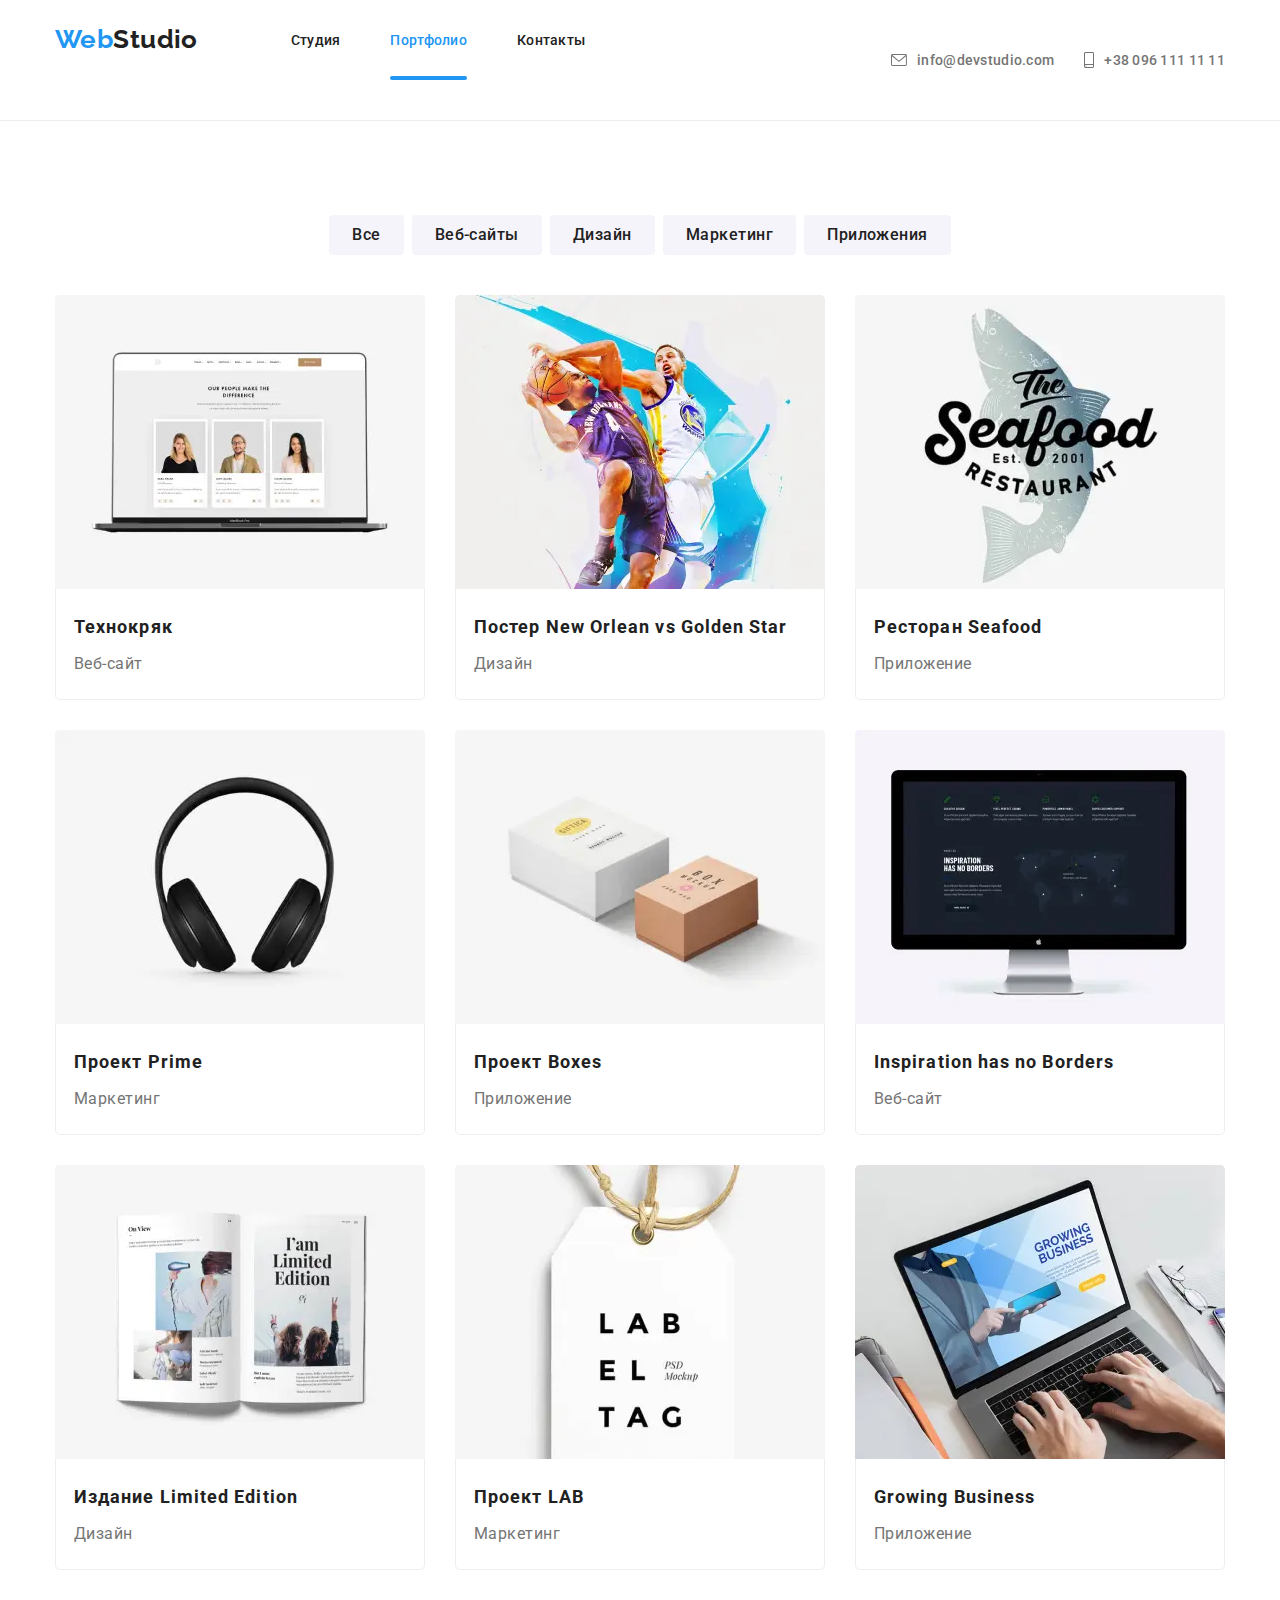
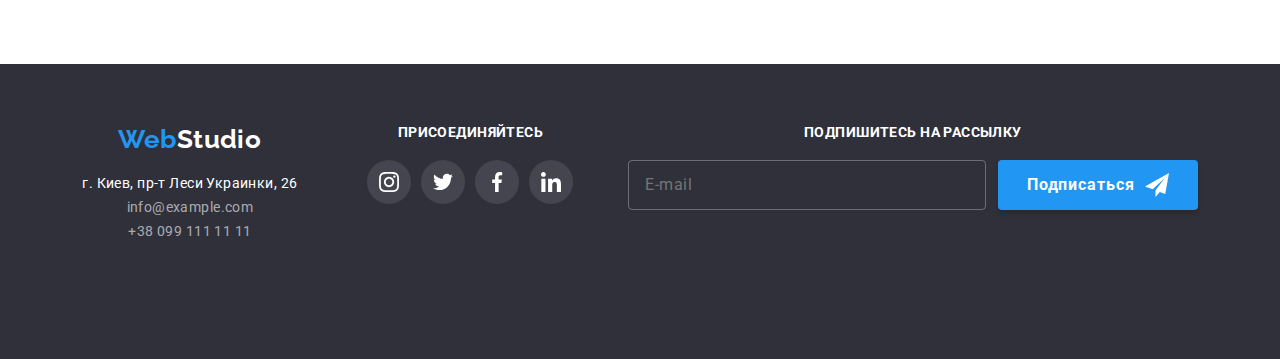
==== commit 22f375b7: "commit on main" ====
--- a/portfolio.html
+++ b/portfolio.html
@@ -24,8 +24,8 @@
                     <div class="nav-container">
                         <nav class="nav-list">
                             <ul class="site-nav-list">
-                                <li class="site-nav-item"><a href="" class="site-nav-link site-nav-link--current">Студия</a></li>
-                                <li class="site-nav-item"><a href="./portfolio.html" class="site-nav-link">Портфолио</a></li>
+                                <li class="site-nav-item"><a href="./index.html" class="site-nav-link">Студия</a></li>
+                                <li class="site-nav-item"><a href="./portfolio.html" class="site-nav-link site-nav-link--current">Портфолио</a></li>
                                 <li class="site-nav-item"><a href="" class="site-nav-link">Контакты</a></li>
                             </ul>
                         </nav>
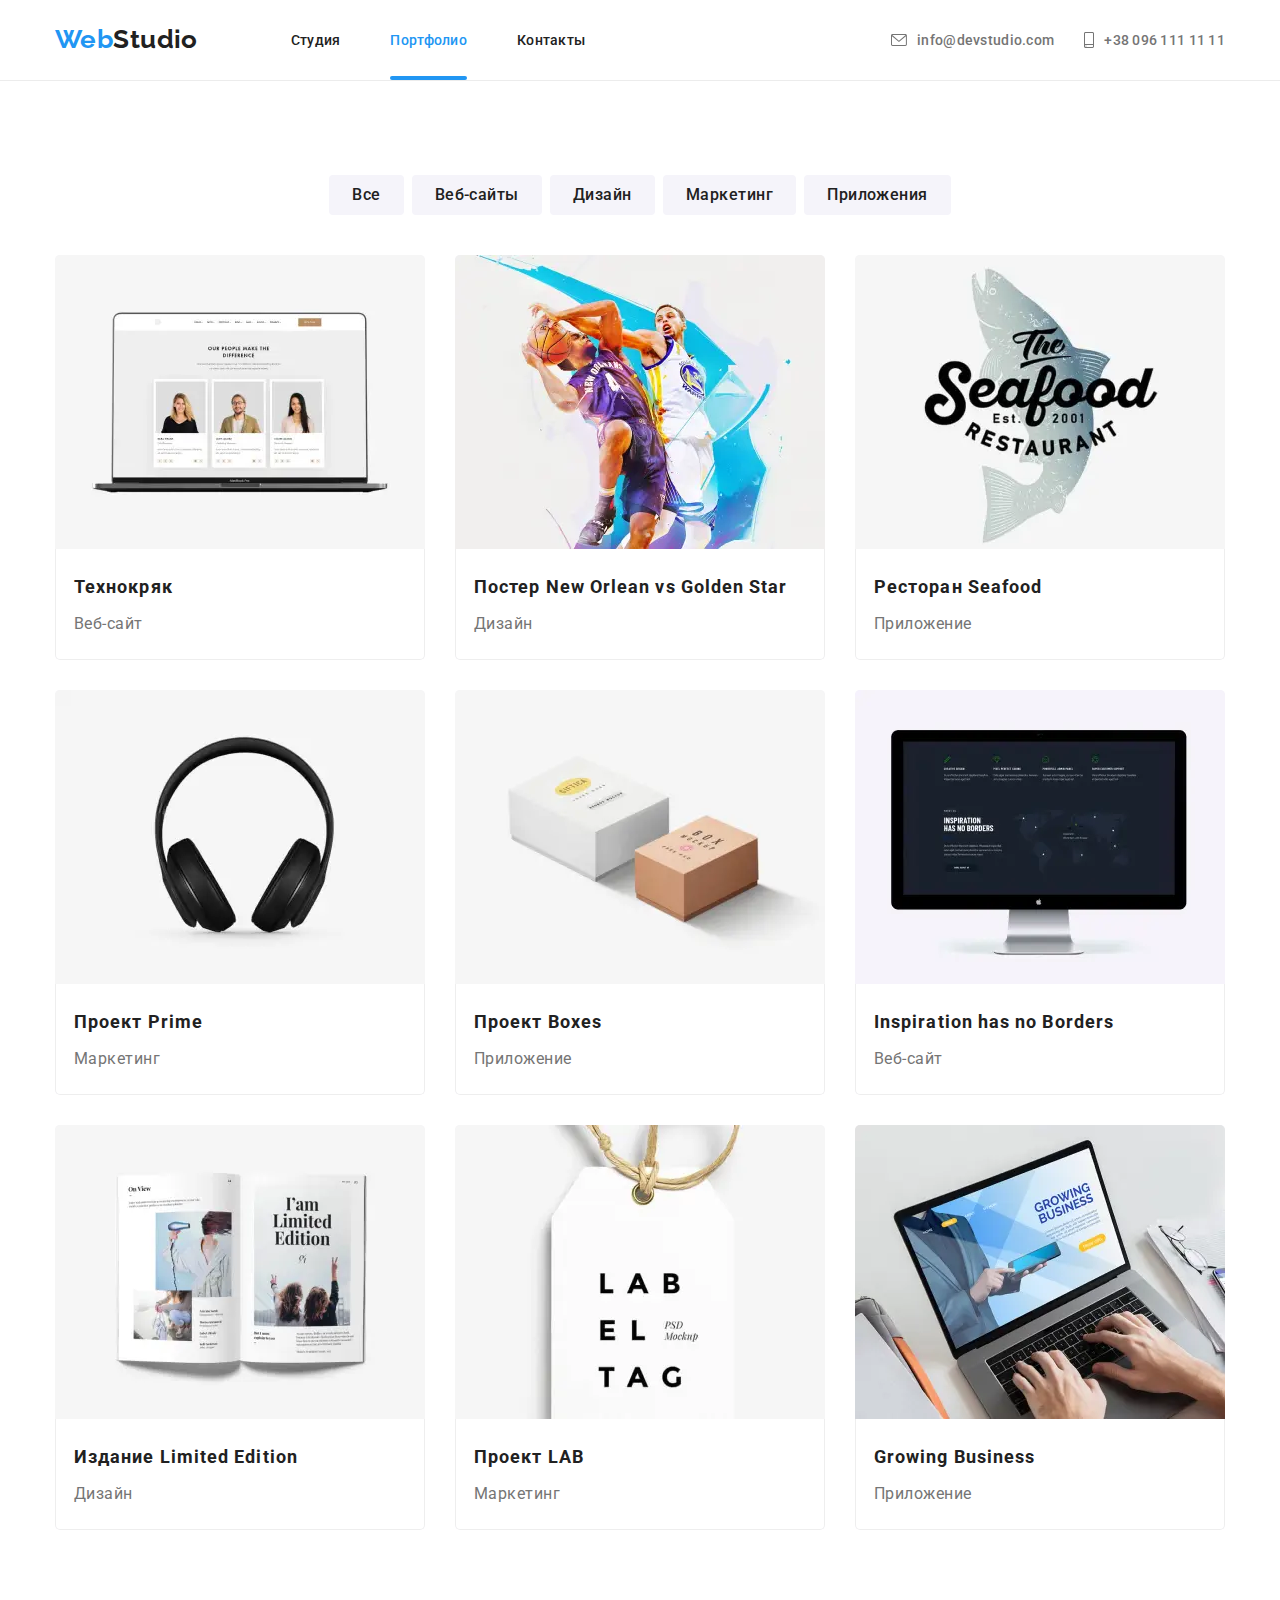
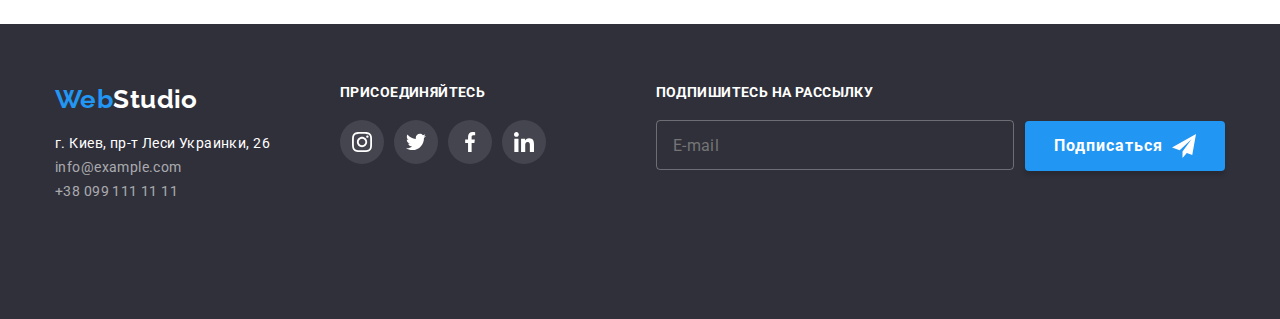
==== commit 08f58e5c: "commit on main" ====
--- a/portfolio.html
+++ b/portfolio.html
@@ -376,5 +376,6 @@
                 </div>
             </div>
     </footer>
+    <script src="./js/menu.js"></script>
 </body>
 </html>--- a/css/main.min.css
+++ b/css/main.min.css
@@ -1,2 +1,2 @@
-.container{padding-left:15px;padding-right:15px;margin-left:auto;margin-right:auto}@media screen and (min-width: 480px){.container{width:480px}}@media screen and (min-width: 768px){.container{width:768px}}@media screen and (min-width: 1200px){.container{width:1200px}}html{-webkit-box-sizing:border-box;box-sizing:border-box;height:100%}*,*::before,*::after{-webkit-box-sizing:inherit;box-sizing:inherit;margin:0;padding:0}body{background-color:#fff;color:#212121;font-family:Roboto, sans-serif;font-size:14px;letter-spacing:0.03em;display:-webkit-box;display:-ms-flexbox;display:flex;-webkit-box-orient:vertical;-webkit-box-direction:normal;-ms-flex-direction:column;flex-direction:column;height:100%}header{-webkit-box-flex:0;-ms-flex-positive:0;flex-grow:0;-ms-flex-negative:0;flex-shrink:0;-ms-flex-preferred-size:auto;flex-basis:auto}main{-webkit-box-flex:1;-ms-flex-positive:1;flex-grow:1;-ms-flex-negative:0;flex-shrink:0;-ms-flex-preferred-size:auto;flex-basis:auto}footer{-webkit-box-flex:0;-ms-flex-positive:0;flex-grow:0;-ms-flex-negative:0;flex-shrink:0;-ms-flex-preferred-size:auto;flex-basis:auto}img{display:block;max-width:100%;height:auto}a{text-decoration:none}ul{list-style:none}address{font-style:normal}.section-title{font-weight:700;font-size:28px;line-height:1,17;text-align:center;margin-bottom:50px}.section-title.visually-hidden{position:absolute;width:1px;height:1px;margin:-1px;border:0;padding:0;clip:rect(0 0 0 0);overflow:hidden}.logo--centered{text-align:center;margin-bottom:20px}.logo-link{color:#212121;font-family:Raleway, sans-serif;font-weight:700;font-style:normal;font-size:26px;line-height:1.19;text-decoration:none;display:block;padding-top:15px;padding-bottom:15px}@media screen and (min-width: 768px){.logo-link{padding-top:24px;padding-bottom:24px}}.logo-link span{color:#2196F3}.logo-link--inverse{color:#fff;padding-bottom:0;padding-top:0}.accent{font-family:Raleway, sans-serif;color:#2196F3;font-weight:700;font-style:normal;font-size:26px;line-height:1.19}.header-logo{color:#212121}.header{position:relative;border-bottom:1px solid #ECECEC}.header .container{display:-webkit-box;display:-ms-flexbox;display:flex;-webkit-box-pack:justify;-ms-flex-pack:justify;justify-content:space-between}@media screen and (min-width: 768px){.header .container .logo{margin-right:88px}}@media screen and (min-width: 1200px){.header .container .logo{margin-right:93px}}@media screen and (max-width: 767px){.menu-container{display:none;position:absolute;top:100%;left:0;width:100%;background-color:#fff;-webkit-box-shadow:0px 4px 8px rgba(0,0,0,0.04),0px 2px 4px rgba(0,0,0,0.08),0px 1px 3px rgba(0,0,0,0.16);box-shadow:0px 4px 8px rgba(0,0,0,0.04),0px 2px 4px rgba(0,0,0,0.08),0px 1px 3px rgba(0,0,0,0.16);padding:60px 0}.menu-container.is-open{display:block}}@media screen and (min-width: 768px){.menu-container{display:-webkit-box;display:-ms-flexbox;display:flex;-webkit-box-align:center;-ms-flex-align:center;align-items:center;-webkit-box-flex:1;-ms-flex-positive:1;flex-grow:1;-webkit-box-pack:justify;-ms-flex-pack:justify;justify-content:space-between}}@media screen and (min-width: 767px){.nav-container{margin-bottom:40px}}.site-nav-list{display:-webkit-box;display:-ms-flexbox;display:flex;-webkit-box-align:center;-ms-flex-align:center;align-items:center}@media screen and (max-width: 767px){.site-nav-list{-webkit-box-orient:vertical;-webkit-box-direction:normal;-ms-flex-direction:column;flex-direction:column}}.site-nav-link{position:relative;display:block;padding:32px 0;color:#212121;font-weight:500;line-height:1.15;letter-spacing:0.02em;text-decoration:none;text-transform:capitalize;-webkit-transition:color 250ms cubic-bezier(0.4, 0, 0.2, 1);transition:color 250ms cubic-bezier(0.4, 0, 0.2, 1)}.site-nav-link--current{color:#2196F3}@media screen and (max-width: 767px){.site-nav-link{padding:20px 0}}.site-nav-link:hover,.site-nav-link:focus{color:#2196F3}.site-nav-link::after{content:'';position:absolute;bottom:0;left:0;display:none;width:100%;height:4px;border-radius:2px;background-color:#2196F3}.site-nav-link--current::after{display:block}@media screen and (min-width: 768px){.site-nav-item:not(:last-child){margin-right:50px}}@media screen and (max-width: 767px){.adr-nav-list{display:-webkit-box;display:-ms-flexbox;display:flex;-webkit-box-orient:vertical;-webkit-box-direction:normal;-ms-flex-direction:column;flex-direction:column;-webkit-box-align:center;-ms-flex-align:center;align-items:center}}@media screen and (min-width: 1200px){.adr-nav-list{display:-webkit-box;display:-ms-flexbox;display:flex;-webkit-box-align:center;-ms-flex-align:center;align-items:center}}@media screen and (min-width: 768px) and (max-width: 1199px){.address-nav-item:first-child{margin-bottom:10px}}@media screen and (min-width: 1200px){.address-nav-item:first-child{margin-right:30px}}.address-nav-link{color:#757575;font-weight:500;line-height:1.17;letter-spacing:0.02em;text-decoration:none;-webkit-transition:color 250ms cubic-bezier(0.4, 0, 0.2, 1);transition:color 250ms cubic-bezier(0.4, 0, 0.2, 1);display:-webkit-box;display:-ms-flexbox;display:flex;-webkit-box-align:center;-ms-flex-align:center;align-items:center}.address-nav-link:hover,.address-nav-link:focus{color:#2196F3}@media screen and (max-width: 767px){.address-nav-link{margin-bottom:16px}}@media screen and (min-width: 1200px){.address-nav-link{display:-webkit-inline-box;display:-ms-inline-flexbox;display:inline-flex;padding:32px 0}}.nav-icon{margin-right:10px;fill:#757575;-webkit-transition:fill 250ms cubic-bezier(0.4, 0, 0.2, 1);transition:fill 250ms cubic-bezier(0.4, 0, 0.2, 1)}.icon-envelope{width:16px;height:12px}.icon-smartphone{width:10px;height:16px}.link-envelope:hover .icon-envelope,.link-envelope:focus .icon-envelope,.link-smartphone:hover .icon-smartphone,.linl-smartphone:focus .icon-smartphone{fill:#2196F3}.menu-button{border:none;background-color:transparent}@media screen and (min-width: 768px){.menu-button{display:none}}.menu-button.button-menu-icon{margin:0;fill:currentColor}.menu-button .icon--close{display:none}.menu-button .icon--menu{display:block}.menu-button.is-open .icon--close{display:block}.menu-button.is-open .icon--menu{display:none}.menu-button:hover .icon,.menu-button:focus .icon{fill:#2196F3}.hero{width:100%;height:400px;margin:0 auto;display:-webkit-box;display:-ms-flexbox;display:flex;-webkit-box-align:center;-ms-flex-align:center;align-items:center;text-align:center;background-color:#c4c4c4;background-image:-webkit-gradient(linear, left top, right top, from(rgba(47,48,58,0.4)), to(rgba(47,48,58,0.4))),url("/images/mobile/hero-mobile.jpg");background-image:linear-gradient(to right, rgba(47,48,58,0.4), rgba(47,48,58,0.4)),url("/images/mobile/hero-mobile.jpg");background-repeat:no-repeat;background-position:center;background-size:cover}@media screen and (min-device-pixel-ratio: 2), screen and (-webkit-min-device-pixel-ratio: 2), screen and (min-resolution: 192dpi), screen and (min-resolution: 2dppx){.hero{background-image:-webkit-gradient(linear, left top, right top, from(rgba(47,48,58,0.4)), to(rgba(47,48,58,0.4))),url("/images/mobile/hero-mobile@2x.jpg");background-image:linear-gradient(to right, rgba(47,48,58,0.4), rgba(47,48,58,0.4)),url("/images/mobile/hero-mobile@2x.jpg")}}@media screen and (min-width: 768px){.hero{background-image:-webkit-gradient(linear, left top, right top, from(rgba(47,48,58,0.4)), to(rgba(47,48,58,0.4))),url("/images/tablet/hero-tablet.jpg");background-image:linear-gradient(to right, rgba(47,48,58,0.4), rgba(47,48,58,0.4)),url("/images/tablet/hero-tablet.jpg")}}@media screen and (min-width: 768px) and (min-device-pixel-ratio: 2), screen and (min-width: 768px) and (-webkit-min-device-pixel-ratio: 2), screen and (min-width: 768px) and (min-resolution: 192dpi), screen and (min-width: 768px) and (min-resolution: 2dppx){.hero{background-image:-webkit-gradient(linear, left top, right top, from(rgba(47,48,58,0.4)), to(rgba(47,48,58,0.4))),url("/images/tablet/hero-tablet@2x.jpg");background-image:linear-gradient(to right, rgba(47,48,58,0.4), rgba(47,48,58,0.4)),url("/images/tablet/hero-tablet@2x.jpg")}}@media screen and (min-width: 1200px){.hero{background-image:-webkit-gradient(linear, left top, right top, from(rgba(47,48,58,0.4)), to(rgba(47,48,58,0.4))),url("/images/desktop/hero-desktop.jpg");background-image:linear-gradient(to right, rgba(47,48,58,0.4), rgba(47,48,58,0.4)),url("/images/desktop/hero-desktop.jpg");height:600px}}@media screen and (min-width: 1200px) and (min-device-pixel-ratio: 2), screen and (min-width: 1200px) and (-webkit-min-device-pixel-ratio: 2), screen and (min-width: 1200px) and (min-resolution: 192dpi), screen and (min-width: 1200px) and (min-resolution: 2dppx){.hero{background-image:-webkit-gradient(linear, left top, right top, from(rgba(47,48,58,0.4)), to(rgba(47,48,58,0.4))),url("/images/desktop/hero-desktop@2x.jpg");background-image:linear-gradient(to right, rgba(47,48,58,0.4), rgba(47,48,58,0.4)),url("/images/desktop/hero-desktop@2x.jpg")}}.hero-title{color:#fff;font-style:normal;font-weight:900;font-size:24px;line-height:1.61;text-transform:uppercase;letter-spacing:0.06em;margin-bottom:30px}@media screen and (min-width: 1200px){.hero-title{line-height:1.36;font-size:44px}}.hero-button{display:inline-block;border-radius:4px;min-width:200px;height:50px;padding:10px 32px;color:#fff;background-color:#2196F3;font-weight:700;font-size:16px;line-height:1.87;text-align:center;letter-spacing:0.06em;text-decoration:none;border:none;outline:none;cursor:pointer;-webkit-transition:background-color 250ms cubic-bezier(0.4, 0, 0.2, 1),color 250ms cubic-bezier(0.4, 0, 0.2, 1);transition:background-color 250ms cubic-bezier(0.4, 0, 0.2, 1),color 250ms cubic-bezier(0.4, 0, 0.2, 1)}.hero-button:hover,.hero-button:focus{background-color:#F5F4FA;color:#2196F3}.features{padding:60px 0}@media screen and (min-width: 1200px){.features{padding:94px 0}}.iconblock{display:-webkit-box;display:-ms-flexbox;display:flex;margin-bottom:30px;height:120px;background-color:#F5F4FA;border-radius:4px;-webkit-box-pack:center;-ms-flex-pack:center;justify-content:center;-webkit-box-align:center;-ms-flex-align:center;align-items:center}@media screen and (min-width: 768px){.features-list{display:-webkit-box;display:-ms-flexbox;display:flex;-ms-flex-wrap:wrap;flex-wrap:wrap}}@media screen and (max-width: 767px){.features-item:not(:last-child){margin-bottom:30px}}@media screen and (min-width: 768px){.features-item{width:calc((100% - 30px) / 2)}.features-item:nth-child(2n+1){margin-right:30px}}@media screen and (min-width: 768px) and (max-width: 1199px){.features-item:not(:nth-last-child(-n+2)){margin-bottom:30px}}@media screen and (min-width: 1200px){.features-item{width:calc((100% - 90px) / 4)}.features-item:not(:nth-child(4n)){margin-right:30px}}.features-icon{width:70px;height:70px}.features-title{font-weight:700;line-height:1.14;text-transform:uppercase;text-align:center;margin-bottom:10px}@media screen and (min-width: 768px){.features-title{text-align-last:left}}.discription{color:#757575;font-weight:400;font-size:14px;line-height:1.71}.our-job{padding:0 0 94px;display:none}@media screen and (min-width: 1200px){.our-job{display:block}}.job-list{display:-webkit-box;display:-ms-flexbox;display:flex;-webkit-box-pack:justify;-ms-flex-pack:justify;justify-content:space-between}.job-item{position:relative}.image-overlay{position:absolute;bottom:0;left:0;right:0;padding:27px 0;background-color:rgba(47,48,58,0.8);font-weight:700;line-height:1.14;text-align:center;text-transform:uppercase;color:#fff}.section-team{background-color:#F5F4FA;padding:60px 0}@media screen and (min-width: 1200px){.section-team{padding:94px 0}}.team-list{display:-webkit-box;display:-ms-flexbox;display:flex;-webkit-box-pack:center;-ms-flex-pack:center;justify-content:center;-ms-flex-wrap:wrap;flex-wrap:wrap}@media screen and (min-width: 768px){.team-list{-webkit-box-pack:justify;-ms-flex-pack:justify;justify-content:space-between}}@media screen and (max-width: 767px){.team-item:not(:last-child){margin-bottom:30px}}@media screen and (min-width: 768px){.team-item:not(:nth-last-child(-n+2)){margin-bottom:30px}}.team-container{background:#fff;-webkit-box-shadow:0px 1px 3px rgba(0,0,0,0.12),0px 1px 1px rgba(0,0,0,0.14),0px 2px 1px rgba(0,0,0,0.2);box-shadow:0px 1px 3px rgba(0,0,0,0.12),0px 1px 1px rgba(0,0,0,0.14),0px 2px 1px rgba(0,0,0,0.2);border-radius:0px 0px 4px 4px;padding-bottom:30px}.team-image{display:block;margin-bottom:30px}.employee-name{font-weight:500;font-size:16px;line-height:1.19;text-align:center;text-transform:capitalize;margin-bottom:10px}.employee-position{color:#757575;font-weight:400;font-size:16px;line-height:1.19;text-align:center;margin-bottom:16px}.employee-social-list{list-style:none;display:-webkit-box;display:-ms-flexbox;display:flex;-webkit-box-pack:center;-ms-flex-pack:center;justify-content:center}.employee-social-item:not(:nth-child(4)){margin-right:10px}.employee-link{display:-webkit-box;display:-ms-flexbox;display:flex;width:44px;height:44px;color:#AFB1B8;background-color:#fff;border-radius:50%;background-repeat:no-repeat;background-position:center;-webkit-box-pack:center;-ms-flex-pack:center;justify-content:center;-webkit-box-align:center;-ms-flex-align:center;align-items:center;-webkit-transition:background-color 250ms cubic-bezier(0.4, 0, 0.2, 1);transition:background-color 250ms cubic-bezier(0.4, 0, 0.2, 1)}.employee-link:hover,.employee-link:focus{background-color:#2196F3}.employee-icon{width:20px;height:20px;fill:currentColor;-webkit-transition:fill 250ms cubic-bezier(0.4, 0, 0.2, 1);transition:fill 250ms cubic-bezier(0.4, 0, 0.2, 1)}.employee-link:hover .employee-icon,.employee-link:focus .employee-icon{fill:#fff}.clients{padding:60px 0}.clients-list{display:-webkit-box;display:-ms-flexbox;display:flex;-ms-flex-wrap:wrap;flex-wrap:wrap}@media screen and (max-width: 479px){.clients-item{width:calc((100% - 15px) / 2)}.clients-item:not(:nth-last-child(-n+2)){margin-bottom:15px}.clients-item:nth-child(2n+1){margin-right:15px}}@media screen and (min-width: 480px) and (max-width: 767px){.clients-item{width:calc((100% - 30px) / 2)}.clients-item:not(:nth-last-child(-n+2)){margin-bottom:30px}.clients-item:nth-child(2n+1){margin-right:30px}}@media screen and (min-width: 768px){.clients-item{width:calc((100% - 60px) / 3)}.clients-item:not(:nth-last-child(-n+3)){margin-bottom:30px}.clients-item:not(:nth-child(3n)){margin-right:30px}}@media screen and (min-width: 1200px){.clients-item{width:170px;margin-bottom:0}.clients-item:not(:last-child){margin-right:30px}}.clients-link{display:-webkit-box;display:-ms-flexbox;display:flex;width:100%;height:90px;-webkit-box-align:center;-ms-flex-align:center;align-items:center;-webkit-box-pack:center;-ms-flex-pack:center;justify-content:center;border:1px solid #AFB1B8;border-radius:4px;color:#AFB1B8;-webkit-transition:border-color 250ms cubic-bezier(0.4, 0, 0.2, 1);transition:border-color 250ms cubic-bezier(0.4, 0, 0.2, 1)}.clients-link:hover,.clients-link:focus{border:1px solid #2196F3}.clients-link:hover .icon-client,.clients-link:focus .icon-client{fill:#2196F3}.icon-client{fill:currentColor;-webkit-transition:fill 250ms cubic-bezier(0.4, 0, 0.2, 1);transition:fill 250ms cubic-bezier(0.4, 0, 0.2, 1)}.clients-icon-1{width:44.27px;height:49.23px;fill:#AFB1B8}.clients-icon-2{width:40px;height:52px;fill:#AFB1B8}.clients-icon-3{width:41px;height:42.6px;fill:#AFB1B8}.clients-icon-4{width:79.66px;height:42.02px;fill:#AFB1B8}.clients-icon-5{width:59px;height:47px;fill:#AFB1B8}.clients-icon-6{width:88.48px;height:45.44px;fill:#AFB1B8}.portfolio-page{padding:60px 0}@media screen and (min-width: 1200px){.portfolio-page{padding:94px 0}}.filter-button{color:#212121;background-color:#F5F4FA;border:1px solid transparent;border-radius:4px;outline:none;font-weight:500;font-size:16px;line-height:1.63;text-align:center;letter-spacing:0.03em;padding:6px 22px;cursor:pointer;-webkit-transition:background-color 250ms cubic-bezier(0.4, 0, 0.2, 1),color 250ms cubic-bezier(0.4, 0, 0.2, 1),-webkit-box-shadow 250ms cubic-bezier(0.4, 0, 0.2, 1);transition:background-color 250ms cubic-bezier(0.4, 0, 0.2, 1),color 250ms cubic-bezier(0.4, 0, 0.2, 1),-webkit-box-shadow 250ms cubic-bezier(0.4, 0, 0.2, 1);transition:background-color 250ms cubic-bezier(0.4, 0, 0.2, 1),color 250ms cubic-bezier(0.4, 0, 0.2, 1),box-shadow 250ms cubic-bezier(0.4, 0, 0.2, 1);transition:background-color 250ms cubic-bezier(0.4, 0, 0.2, 1),color 250ms cubic-bezier(0.4, 0, 0.2, 1),box-shadow 250ms cubic-bezier(0.4, 0, 0.2, 1),-webkit-box-shadow 250ms cubic-bezier(0.4, 0, 0.2, 1)}.filter-button:hover,.filter-button:focus{color:#fff;background-color:#2196F3;-webkit-box-shadow:0px 3px 1px rgba(0,0,0,0.1),0px 1px 2px rgba(0,0,0,0.08),0px 2px 2px rgba(0,0,0,0.12);box-shadow:0px 3px 1px rgba(0,0,0,0.1),0px 1px 2px rgba(0,0,0,0.08),0px 2px 2px rgba(0,0,0,0.12)}.filter-button--current{background-color:#2196F3;color:#fff;-webkit-box-shadow:0px 3px 1px rgba(0,0,0,0.1),0px 1px 2px rgba(0,0,0,0.08),0px 2px 2px rgba(0,0,0,0.12);box-shadow:0px 3px 1px rgba(0,0,0,0.1),0px 1px 2px rgba(0,0,0,0.08),0px 2px 2px rgba(0,0,0,0.12)}.filter-list{display:-webkit-box;display:-ms-flexbox;display:flex;-ms-flex-wrap:wrap;flex-wrap:wrap;margin-bottom:40px}@media screen and (min-width: 768px){.filter-list{-webkit-box-pack:center;-ms-flex-pack:center;justify-content:center}}.filter-item:not(:last-child){margin-right:8px}@media screen and (max-width: 767px){.filter-item:nth-child(-n+3){margin-bottom:15px}}.card-list{margin:-15px}@media screen and (min-width: 768px){.card-list{display:-webkit-box;display:-ms-flexbox;display:flex;-ms-flex-wrap:wrap;flex-wrap:wrap}}.card-item{margin:15px}@media screen and (min-width: 768px){.card-item{width:calc((100% - 60px) / 2)}}@media screen and (min-width: 1200px){.card-item{width:calc((100% - 90px) / 3)}}.projects{display:block;text-decoration:none;-webkit-transition:-webkit-box-shadow 250ms cubic-bezier(0.4, 0, 0.2, 1);transition:-webkit-box-shadow 250ms cubic-bezier(0.4, 0, 0.2, 1);transition:box-shadow 250ms cubic-bezier(0.4, 0, 0.2, 1);transition:box-shadow 250ms cubic-bezier(0.4, 0, 0.2, 1), -webkit-box-shadow 250ms cubic-bezier(0.4, 0, 0.2, 1)}.projects:hover .projects-container,.projects:focus .projects-container{-webkit-box-shadow:0px 1px 1px rgba(0,0,0,0.12),0px 4px 4px rgba(0,0,0,0.06),1px 4px 6px rgba(0,0,0,0.16);box-shadow:0px 1px 1px rgba(0,0,0,0.12),0px 4px 4px rgba(0,0,0,0.06),1px 4px 6px rgba(0,0,0,0.16)}.projects-container{background:#F5F4FA;border-radius:5px;overflow:hidden}.imageblock{position:relative;overflow:hidden}.card-info{position:absolute;top:0;left:0;right:0;min-height:294px;background-color:rgba(33,150,243,0.9);border-top-left-radius:5px;border-top-right-radius:5px;padding:63px 24px;-webkit-transform:translateY(100%);transform:translateY(100%);opacity:0;-webkit-transition:opacity 250ms cubic-bezier(0.4, 0, 0.2, 1),-webkit-transform 250ms cubic-bezier(0.4, 0, 0.2, 1);transition:opacity 250ms cubic-bezier(0.4, 0, 0.2, 1),-webkit-transform 250ms cubic-bezier(0.4, 0, 0.2, 1);transition:transform 250ms cubic-bezier(0.4, 0, 0.2, 1),opacity 250ms cubic-bezier(0.4, 0, 0.2, 1);transition:transform 250ms cubic-bezier(0.4, 0, 0.2, 1),opacity 250ms cubic-bezier(0.4, 0, 0.2, 1),-webkit-transform 250ms cubic-bezier(0.4, 0, 0.2, 1)}.projects:hover .card-info,.projects:focus .card-info{opacity:1;-webkit-transform:translateY(0%);transform:translateY(0%)}.info-text{font-size:18px;font-style:normal;font-weight:500;line-height:1.56;color:#fff}.card-container{background-color:#fff;padding:20px 18px;border-left:1px solid #eee;border-bottom:1px solid #eee;border-right:1px solid #eee;border-bottom-left-radius:5px;border-bottom-right-radius:5px}.project-title{color:#212121;font-weight:700;font-size:18px;line-height:2;letter-spacing:0.06em;margin-bottom:4px}.type-title{color:#757575;font-weight:400;font-size:16px;line-height:1.87;letter-spacing:0.03em}.footer{background-color:#2F303A;color:#fff;padding-top:60px;padding-bottom:60px}@media screen and (min-width: 1200px){.footer .container{display:-webkit-box;display:-ms-flexbox;display:flex;-ms-flex-pack:distribute;justify-content:space-around}}.footer-list{margin-bottom:60px}@media screen and (min-width: 768px){.footer-list{display:-webkit-box;display:-ms-flexbox;display:flex;-ms-flex-pack:distribute;justify-content:space-around}}.footer-item:not(:last-child){margin-bottom:60px}@media screen and (min-width: 768px){.footer-item:not(:last-child){margin-bottom:0}}@media screen and (min-width: 1200px){.footer-item:not(:last-child){margin-right:70px}}.address-item{text-align:center}.address-item a{color:rgba(255,255,255,0.6)}.address-item:not(:last-child){margin-bottom:8px}.join{display:block;text-align:center;text-transform:uppercase;margin-bottom:20px;font-weight:700}.social-item{display:-webkit-box;display:-ms-flexbox;display:flex;-webkit-box-pack:center;-ms-flex-pack:center;justify-content:center}.links{display:-webkit-box;display:-ms-flexbox;display:flex;width:44px;height:44px;color:#fff;background-color:rgba(255,255,255,0.1);border-radius:50%;background-repeat:no-repeat;background-position:center;-webkit-box-pack:center;-ms-flex-pack:center;justify-content:center;-webkit-box-align:center;-ms-flex-align:center;align-items:center;-webkit-transition:background-color 250ms cubic-bezier(0.4, 0, 0.2, 1);transition:background-color 250ms cubic-bezier(0.4, 0, 0.2, 1)}.links:hover,.links:focus{background-color:#2196F3}.social-link:not(:last-child){margin-right:10px}.icon-instagram,.icon-twitter,.icon-facebook,.icon-linkedin{width:20px;height:20px;fill:#fff}.footer-input{width:100%;height:50px;padding:15px 16px;margin-bottom:20px;outline:none;background-color:transparent;border:1px solid rgba(255,255,255,0.3);border-radius:4px;font-size:16px;font-weight:400;line-height:1.25;letter-spacing:0.03em;color:rgba(255,255,255,0.6)}@media screen and (min-width: 480px){.footer-input{width:450px}}@media screen and (min-width: 768px){.footer-input{display:block;margin-left:auto;margin-right:auto}}@media screen and (min-width: 1200px){.footer-input{display:-webkit-inline-box;display:-ms-inline-flexbox;display:inline-flex;margin-right:8px;margin-bottom:0;width:358px}}.footer-button{display:block;margin:0 auto;width:200px;height:50px;padding:10px 29px;border-radius:4px;-webkit-box-shadow:0px 4px 4px rgba(0,0,0,0.15);box-shadow:0px 4px 4px rgba(0,0,0,0.15);color:#fff;background-color:#2196F3;font-size:16px;line-height:1.87;font-weight:700;letter-spacing:0.06em;text-align:left;border:none;display:-webkit-box;display:-ms-flexbox;display:flex;-webkit-box-pack:justify;-ms-flex-pack:justify;justify-content:space-between;-webkit-box-align:center;-ms-flex-align:center;align-items:center;cursor:pointer}@media screen and (min-width: 1200px){.footer-button{display:-webkit-inline-box;display:-ms-inline-flexbox;display:inline-flex}}.footer-button:hover{color:#fff;background-color:#188ce8}.iconsend{width:24px;height:24px;fill:#fff}.backdrop{position:fixed;top:0;left:0;width:100%;height:100%;background-color:rgba(0,0,0,0.2);opacity:1;-webkit-transition:opacity 250ms cubic-bezier(0.4, 0, 0.2, 1);transition:opacity 250ms cubic-bezier(0.4, 0, 0.2, 1);overflow-y:scroll}.backdrop.is-hidden{opacity:0;pointer-events:none}.backdrop.is-hidden .modal{-webkit-transform:translate(-50%, -50%) scale(0.9);transform:translate(-50%, -50%) scale(0.9)}.modal{position:absolute;top:50px;left:50%;width:calc(100% - 30px);background-color:#fff;-webkit-box-shadow:0px 1px 3px rgba(0,0,0,0.12),0px 1px 1px rgba(0,0,0,0.14),0px 2px 1px rgba(0,0,0,0.2);box-shadow:0px 1px 3px rgba(0,0,0,0.12),0px 1px 1px rgba(0,0,0,0.14),0px 2px 1px rgba(0,0,0,0.2);border-radius:4px;padding:40px;-webkit-transform:translateX(-50%) scale(1);transform:translateX(-50%) scale(1);-webkit-transition:-webkit-transform 250ms cubic-bezier(0.4, 0, 0.2, 1);transition:-webkit-transform 250ms cubic-bezier(0.4, 0, 0.2, 1);transition:transform 250ms cubic-bezier(0.4, 0, 0.2, 1);transition:transform 250ms cubic-bezier(0.4, 0, 0.2, 1), -webkit-transform 250ms cubic-bezier(0.4, 0, 0.2, 1)}@media screen and (min-width: 480px){.modal{width:450px}}@media screen and (min-width: 768px){.modal{top:70px}}@media screen and (min-width: 1170px){.modal{width:528px;top:50%;-webkit-transform:translate(-50%, -50%) scale(1);transform:translate(-50%, -50%) scale(1)}}.modal-form{width:100%}.modalform-title{font-weight:700;font-size:20px;line-height:1.5;text-align:center;color:#212121;margin-bottom:12px}@media screen and (min-width: 1200px){.modalform-title{line-height:1.15}}.modalform-field{margin-bottom:10px;display:-webkit-box;display:-ms-flexbox;display:flex;-webkit-box-orient:vertical;-webkit-box-direction:normal;-ms-flex-direction:column;flex-direction:column}.input-icon{position:relative;display:-webkit-box;display:-ms-flexbox;display:flex;-webkit-box-orient:vertical;-webkit-box-direction:normal;-ms-flex-direction:column;flex-direction:column}.textarea-field{margin-bottom:20px}.label{margin-bottom:4px;font-size:12px;font-weight:400;line-height:1.16;letter-spacing:0.01em;color:#757575}.input{margin:0;padding:11px 12px;height:40px;border:1px solid rgba(33,33,33,0.2);border-radius:4px;font-size:14px;line-height:1.16;letter-spacing:0.01em;padding-left:42px;outline:none}.input:focus{border:1px solid #2196F3}.modalform-icon{position:absolute;top:50%;left:12px;-webkit-transform:translateY(-50%);transform:translateY(-50%);fill:#212121;width:18px;height:18px}.input:focus ~ .modalform-icon{fill:#2196F3}.person-icon{width:12px;height:12px}.phone-icon{width:13px;height:13px}.email-icon{width:15px;height:12px}.textarea{resize:none;height:120px;padding:12px 16px;border:1px solid rgba(33,33,33,0.2);border-radius:4px;outline:none}.textarea:focus{border:1px solid #2196F3}.textarea::-webkit-input-placeholder{font-size:12px;font-style:normal;line-height:1.16;letter-spacing:0.01em;color:rgba(117,117,117,0.5)}.textarea:-ms-input-placeholder{font-size:12px;font-style:normal;line-height:1.16;letter-spacing:0.01em;color:rgba(117,117,117,0.5)}.textarea::-ms-input-placeholder{font-size:12px;font-style:normal;line-height:1.16;letter-spacing:0.01em;color:rgba(117,117,117,0.5)}.textarea::placeholder{font-size:12px;font-style:normal;line-height:1.16;letter-spacing:0.01em;color:rgba(117,117,117,0.5)}.checkbox-field{margin-bottom:30px}@media screen and (min-width: 1200px){.checkbox-field{display:-webkit-box;display:-ms-flexbox;display:flex;-webkit-box-orient:horizontal;-webkit-box-direction:normal;-ms-flex-direction:row;flex-direction:row;-webkit-box-pack:center;-ms-flex-pack:center;justify-content:center;-webkit-box-align:center;-ms-flex-align:center;align-items:center}}.label-rules{display:-webkit-box;display:-ms-flexbox;display:flex;-webkit-box-align:center;-ms-flex-align:center;align-items:center;margin-bottom:4px;font-size:12px;line-height:1.71;letter-spacing:0.03em}@media screen and (max-width: 479px){.label-rules{-ms-flex-wrap:wrap;flex-wrap:wrap}}@media screen and (min-width: 1200px){.label-rules{font-size:14px}}.label-rules a,.label-rules a:visited{color:#2196F3;text-decoration:underline}.checkbox{position:absolute;width:1px;height:1px;margin:-1px;border:0;padding:0;clip:rect(0 0 0 0);overflow:hidden}.checkbox-icon{width:16px;height:15px;border:2px solid #212121;border-radius:2px;margin-right:7px;background-repeat:no-repeat}.checkbox:checked+.checkbox-icon{background-color:#2196F3;border:2px solid #2196F3;background-image:url("/images/icons/chekbox.svg");background-origin:border-box}.button-submit{display:block;margin:0 auto;width:200px;height:50px;padding:10px 55px;background-color:#2196F3;border:none;border-radius:4px;-webkit-box-shadow:0px 4px 4px rgba(0,0,0,0.15);box-shadow:0px 4px 4px rgba(0,0,0,0.15);font-size:16px;line-height:1.87;font-weight:700;letter-spacing:0.06em;color:#fff;-webkit-transition:background-color 250ms cubic-bezier(0.4, 0, 0.2, 1);transition:background-color 250ms cubic-bezier(0.4, 0, 0.2, 1)}.button-submit:hover{color:#fff;background-color:#188ce8}.button-close{position:absolute;top:8px;right:8px;width:30px;height:30px;border:1px solid rgba(0,0,0,0.1);border-radius:50%;background-color:#fff;cursor:pointer}.button-close:hover .icon-close{fill:#2196F3}.icon-close{position:absolute;top:50%;left:50%;-webkit-transform:translate(-50%, -50%);transform:translate(-50%, -50%);width:18px;height:18px;fill:#000000;-webkit-transition:fill 250ms cubic-bezier(0.4, 0, 0.2, 1);transition:fill 250ms cubic-bezier(0.4, 0, 0.2, 1)}
+.container{padding-left:15px;padding-right:15px;margin-left:auto;margin-right:auto}@media screen and (min-width: 480px){.container{width:480px}}@media screen and (min-width: 768px){.container{width:768px}}@media screen and (min-width: 1200px){.container{width:1200px}}html{-webkit-box-sizing:border-box;box-sizing:border-box;height:100%}*,*::before,*::after{-webkit-box-sizing:inherit;box-sizing:inherit;margin:0;padding:0}body{background-color:#fff;color:#212121;font-family:Roboto, sans-serif;font-size:14px;letter-spacing:0.03em;display:-webkit-box;display:-ms-flexbox;display:flex;-webkit-box-orient:vertical;-webkit-box-direction:normal;-ms-flex-direction:column;flex-direction:column;height:100%}img{display:block;max-width:100%;height:auto}a{text-decoration:none}ul{list-style:none}address{font-style:normal}.section-title{font-weight:700;font-size:28px;line-height:1,17;text-align:center;margin-bottom:50px}.section-title.visually-hidden{position:absolute;width:1px;height:1px;margin:-1px;border:0;padding:0;clip:rect(0 0 0 0);overflow:hidden}.logo--centered{text-align:center;margin-bottom:20px}@media screen and (min-width: 1200px){.logo{text-align:left}}.logo-link{color:#212121;font-family:Raleway, sans-serif;font-weight:700;font-style:normal;font-size:26px;line-height:1.19;text-decoration:none;display:block;padding-top:15px;padding-bottom:15px}@media screen and (min-width: 768px){.logo-link{padding-top:24px;padding-bottom:24px}}.logo-link span{color:#2196F3}.logo-link--inverse{color:#fff;padding-bottom:0;padding-top:0}.accent{font-family:Raleway, sans-serif;color:#2196F3;font-weight:700;font-style:normal;font-size:26px;line-height:1.19}.header-logo{color:#212121}.header{position:relative;border-bottom:1px solid #ECECEC}.header .container{display:-webkit-box;display:-ms-flexbox;display:flex;-webkit-box-pack:justify;-ms-flex-pack:justify;justify-content:space-between}@media screen and (min-width: 768px){.header .container .logo{margin-right:88px}}@media screen and (min-width: 1200px){.header .container .logo{margin-right:93px}}@media screen and (max-width: 767px){.menu-container{display:none;position:absolute;top:100%;left:0;width:100%;background-color:#fff;-webkit-box-shadow:0px 4px 8px rgba(0,0,0,0.04),0px 2px 4px rgba(0,0,0,0.08),0px 1px 3px rgba(0,0,0,0.16);box-shadow:0px 4px 8px rgba(0,0,0,0.04),0px 2px 4px rgba(0,0,0,0.08),0px 1px 3px rgba(0,0,0,0.16);padding:60px 0}.menu-container.is-open{display:block}}@media screen and (min-width: 768px){.menu-container{display:-webkit-box;display:-ms-flexbox;display:flex;-webkit-box-align:center;-ms-flex-align:center;align-items:center;-webkit-box-flex:1;-ms-flex-positive:1;flex-grow:1;-webkit-box-pack:justify;-ms-flex-pack:justify;justify-content:space-between}}.site-nav-list{display:-webkit-box;display:-ms-flexbox;display:flex;-webkit-box-align:center;-ms-flex-align:center;align-items:center}@media screen and (max-width: 767px){.site-nav-list{-webkit-box-orient:vertical;-webkit-box-direction:normal;-ms-flex-direction:column;flex-direction:column}}.site-nav-link{position:relative;display:block;padding:32px 0;color:#212121;font-weight:500;line-height:1.15;letter-spacing:0.02em;text-decoration:none;text-transform:capitalize;-webkit-transition:color 250ms cubic-bezier(0.4, 0, 0.2, 1);transition:color 250ms cubic-bezier(0.4, 0, 0.2, 1)}.site-nav-link--current{color:#2196F3}@media screen and (max-width: 767px){.site-nav-link{padding:20px 0}}.site-nav-link:hover,.site-nav-link:focus{color:#2196F3}.site-nav-link::after{content:'';position:absolute;bottom:0;left:0;display:none;width:100%;height:4px;border-radius:2px;background-color:#2196F3}.site-nav-link--current::after{display:block}@media screen and (min-width: 768px){.site-nav-item:not(:last-child){margin-right:50px}}@media screen and (max-width: 767px){.adr-nav-list{display:-webkit-box;display:-ms-flexbox;display:flex;-webkit-box-orient:vertical;-webkit-box-direction:normal;-ms-flex-direction:column;flex-direction:column;-webkit-box-align:center;-ms-flex-align:center;align-items:center}}@media screen and (min-width: 1200px){.adr-nav-list{display:-webkit-box;display:-ms-flexbox;display:flex;-webkit-box-align:center;-ms-flex-align:center;align-items:center}}@media screen and (min-width: 768px) and (max-width: 1199px){.address-nav-item:first-child{margin-bottom:10px}}@media screen and (min-width: 1200px){.address-nav-item:first-child{margin-right:30px}}.address-nav-link{color:#757575;font-weight:500;line-height:1.17;letter-spacing:0.02em;text-decoration:none;-webkit-transition:color 250ms cubic-bezier(0.4, 0, 0.2, 1);transition:color 250ms cubic-bezier(0.4, 0, 0.2, 1);display:-webkit-box;display:-ms-flexbox;display:flex;-webkit-box-align:center;-ms-flex-align:center;align-items:center}.address-nav-link:hover,.address-nav-link:focus{color:#2196F3}@media screen and (max-width: 767px){.address-nav-link{margin-bottom:16px}}@media screen and (min-width: 1200px){.address-nav-link{display:-webkit-inline-box;display:-ms-inline-flexbox;display:inline-flex;padding:32px 0}}.nav-icon{margin-right:10px;fill:#757575;-webkit-transition:fill 250ms cubic-bezier(0.4, 0, 0.2, 1);transition:fill 250ms cubic-bezier(0.4, 0, 0.2, 1)}.icon-envelope{width:16px;height:12px}.icon-smartphone{width:10px;height:16px}.link-envelope:hover .icon-envelope,.link-envelope:focus .icon-envelope,.link-smartphone:hover .icon-smartphone,.linl-smartphone:focus .icon-smartphone{fill:#2196F3}.menu-button{border:none;background-color:transparent}@media screen and (min-width: 768px){.menu-button{display:none}}.menu-button.button-menu-icon{margin:0;fill:currentColor}.menu-button .icon--close{display:none}.menu-button .icon--menu{display:block}.menu-button.is-open .icon--close{display:block}.menu-button.is-open .icon--menu{display:none}.menu-button:hover .icon,.menu-button:focus .icon{fill:#2196F3}.hero{width:100%;height:400px;margin:0 auto;display:-webkit-box;display:-ms-flexbox;display:flex;-webkit-box-align:center;-ms-flex-align:center;align-items:center;text-align:center;background-color:#c4c4c4;background-image:-webkit-gradient(linear, left top, right top, from(rgba(47,48,58,0.4)), to(rgba(47,48,58,0.4))),url("../images/mobile/hero-mobile.jpg");background-image:linear-gradient(to right, rgba(47,48,58,0.4), rgba(47,48,58,0.4)),url("../images/mobile/hero-mobile.jpg");background-repeat:no-repeat;background-position:center;background-size:cover}@media screen and (min-device-pixel-ratio: 2), screen and (-webkit-min-device-pixel-ratio: 2), screen and (min-resolution: 192dpi), screen and (min-resolution: 2dppx){.hero{background-image:-webkit-gradient(linear, left top, right top, from(rgba(47,48,58,0.4)), to(rgba(47,48,58,0.4))),url("../images/mobile/hero-mobile@2x.jpg");background-image:linear-gradient(to right, rgba(47,48,58,0.4), rgba(47,48,58,0.4)),url("../images/mobile/hero-mobile@2x.jpg")}}@media screen and (min-width: 768px){.hero{background-image:-webkit-gradient(linear, left top, right top, from(rgba(47,48,58,0.4)), to(rgba(47,48,58,0.4))),url("../images/tablet/hero-tablet.jpg");background-image:linear-gradient(to right, rgba(47,48,58,0.4), rgba(47,48,58,0.4)),url("../images/tablet/hero-tablet.jpg")}}@media screen and (min-width: 768px) and (min-device-pixel-ratio: 2), screen and (min-width: 768px) and (-webkit-min-device-pixel-ratio: 2), screen and (min-width: 768px) and (min-resolution: 192dpi), screen and (min-width: 768px) and (min-resolution: 2dppx){.hero{background-image:-webkit-gradient(linear, left top, right top, from(rgba(47,48,58,0.4)), to(rgba(47,48,58,0.4))),url("../images/tablet/hero-tablet@2x.jpg");background-image:linear-gradient(to right, rgba(47,48,58,0.4), rgba(47,48,58,0.4)),url("../images/tablet/hero-tablet@2x.jpg")}}@media screen and (min-width: 1200px){.hero{background-image:-webkit-gradient(linear, left top, right top, from(rgba(47,48,58,0.4)), to(rgba(47,48,58,0.4))),url("../images/desktop/hero-desktop.jpg");background-image:linear-gradient(to right, rgba(47,48,58,0.4), rgba(47,48,58,0.4)),url("../images/desktop/hero-desktop.jpg");height:600px}}@media screen and (min-width: 1200px) and (min-device-pixel-ratio: 2), screen and (min-width: 1200px) and (-webkit-min-device-pixel-ratio: 2), screen and (min-width: 1200px) and (min-resolution: 192dpi), screen and (min-width: 1200px) and (min-resolution: 2dppx){.hero{background-image:-webkit-gradient(linear, left top, right top, from(rgba(47,48,58,0.4)), to(rgba(47,48,58,0.4))),url("../images/desktop/hero-desktop@2x.jpg");background-image:linear-gradient(to right, rgba(47,48,58,0.4), rgba(47,48,58,0.4)),url("../images/desktop/hero-desktop@2x.jpg")}}.hero-title{color:#fff;font-style:normal;font-weight:900;font-size:24px;line-height:1.61;text-transform:uppercase;letter-spacing:0.06em;margin-bottom:30px}@media screen and (min-width: 1200px){.hero-title{line-height:1.36;font-size:44px}}.hero-button{display:inline-block;border-radius:4px;min-width:200px;height:50px;padding:10px 32px;color:#fff;background-color:#2196F3;font-weight:700;font-size:16px;line-height:1.87;text-align:center;letter-spacing:0.06em;text-decoration:none;border:none;outline:none;cursor:pointer;-webkit-transition:background-color 250ms cubic-bezier(0.4, 0, 0.2, 1),color 250ms cubic-bezier(0.4, 0, 0.2, 1);transition:background-color 250ms cubic-bezier(0.4, 0, 0.2, 1),color 250ms cubic-bezier(0.4, 0, 0.2, 1)}.hero-button:hover,.hero-button:focus{background-color:#F5F4FA;color:#2196F3}.features{padding:60px 0}@media screen and (min-width: 1200px){.features{padding:94px 0}}.iconblock{display:-webkit-box;display:-ms-flexbox;display:flex;margin-bottom:30px;height:120px;background-color:#F5F4FA;border-radius:4px;-webkit-box-pack:center;-ms-flex-pack:center;justify-content:center;-webkit-box-align:center;-ms-flex-align:center;align-items:center}@media screen and (min-width: 768px){.features-list{display:-webkit-box;display:-ms-flexbox;display:flex;-ms-flex-wrap:wrap;flex-wrap:wrap}}@media screen and (max-width: 767px){.features-item:not(:last-child){margin-bottom:30px}}@media screen and (min-width: 768px){.features-item{width:calc((100% - 30px) / 2)}.features-item:nth-child(2n+1){margin-right:30px}}@media screen and (min-width: 768px) and (max-width: 1199px){.features-item:not(:nth-last-child(-n+2)){margin-bottom:30px}}@media screen and (min-width: 1200px){.features-item{width:calc((100% - 90px) / 4)}.features-item:not(:nth-child(4n)){margin-right:30px}}.features-icon{width:70px;height:70px}.features-title{font-weight:700;line-height:1.14;text-transform:uppercase;text-align:center;margin-bottom:10px}@media screen and (min-width: 768px){.features-title{text-align-last:left}}.discription{color:#757575;font-weight:400;font-size:14px;line-height:1.71}.our-job{padding:0 0 94px;display:none}@media screen and (min-width: 1200px){.our-job{display:block}}.job-list{display:-webkit-box;display:-ms-flexbox;display:flex;-webkit-box-pack:justify;-ms-flex-pack:justify;justify-content:space-between}.job-item{position:relative}.image-overlay{position:absolute;bottom:0;left:0;right:0;padding:27px 0;background-color:rgba(47,48,58,0.8);font-weight:700;line-height:1.14;text-align:center;text-transform:uppercase;color:#fff}.section-team{background-color:#F5F4FA;padding:60px 0}@media screen and (min-width: 1200px){.section-team{padding:94px 0}}.team-list{display:-webkit-box;display:-ms-flexbox;display:flex;-webkit-box-pack:center;-ms-flex-pack:center;justify-content:center;-ms-flex-wrap:wrap;flex-wrap:wrap}@media screen and (min-width: 768px){.team-list{-webkit-box-pack:justify;-ms-flex-pack:justify;justify-content:space-between}}@media screen and (max-width: 767px){.team-item:not(:last-child){margin-bottom:30px}}@media screen and (min-width: 768px){.team-item:not(:nth-last-child(-n+2)){margin-bottom:30px}}.team-container{background:#fff;-webkit-box-shadow:0px 1px 3px rgba(0,0,0,0.12),0px 1px 1px rgba(0,0,0,0.14),0px 2px 1px rgba(0,0,0,0.2);box-shadow:0px 1px 3px rgba(0,0,0,0.12),0px 1px 1px rgba(0,0,0,0.14),0px 2px 1px rgba(0,0,0,0.2);border-radius:0px 0px 4px 4px;padding-bottom:30px}.team-image{display:block;margin-bottom:30px}.employee-name{font-weight:500;font-size:16px;line-height:1.19;text-align:center;text-transform:capitalize;margin-bottom:10px}.employee-position{color:#757575;font-weight:400;font-size:16px;line-height:1.19;text-align:center;margin-bottom:16px}.employee-social-list{list-style:none;display:-webkit-box;display:-ms-flexbox;display:flex;-webkit-box-pack:center;-ms-flex-pack:center;justify-content:center}.employee-social-item:not(:nth-child(4)){margin-right:10px}.employee-link{display:-webkit-box;display:-ms-flexbox;display:flex;width:44px;height:44px;color:#AFB1B8;background-color:#fff;border-radius:50%;background-repeat:no-repeat;background-position:center;-webkit-box-pack:center;-ms-flex-pack:center;justify-content:center;-webkit-box-align:center;-ms-flex-align:center;align-items:center;-webkit-transition:background-color 250ms cubic-bezier(0.4, 0, 0.2, 1);transition:background-color 250ms cubic-bezier(0.4, 0, 0.2, 1)}.employee-link:hover,.employee-link:focus{background-color:#2196F3}.employee-icon{width:20px;height:20px;fill:currentColor;-webkit-transition:fill 250ms cubic-bezier(0.4, 0, 0.2, 1);transition:fill 250ms cubic-bezier(0.4, 0, 0.2, 1)}.employee-link:hover .employee-icon,.employee-link:focus .employee-icon{fill:#fff}.clients{padding:60px 0}.clients-list{display:-webkit-box;display:-ms-flexbox;display:flex;-ms-flex-wrap:wrap;flex-wrap:wrap}@media screen and (max-width: 479px){.clients-item{width:calc((100% - 15px) / 2)}.clients-item:not(:nth-last-child(-n+2)){margin-bottom:15px}.clients-item:nth-child(2n+1){margin-right:15px}}@media screen and (min-width: 480px) and (max-width: 767px){.clients-item{width:calc((100% - 30px) / 2)}.clients-item:not(:nth-last-child(-n+2)){margin-bottom:30px}.clients-item:nth-child(2n+1){margin-right:30px}}@media screen and (min-width: 768px){.clients-item{width:calc((100% - 60px) / 3)}.clients-item:not(:nth-last-child(-n+3)){margin-bottom:30px}.clients-item:not(:nth-child(3n)){margin-right:30px}}@media screen and (min-width: 1200px){.clients-item{width:170px;margin-bottom:0}.clients-item:not(:last-child){margin-right:30px}}.clients-link{display:-webkit-box;display:-ms-flexbox;display:flex;width:100%;height:90px;-webkit-box-align:center;-ms-flex-align:center;align-items:center;-webkit-box-pack:center;-ms-flex-pack:center;justify-content:center;border:1px solid #AFB1B8;border-radius:4px;color:#AFB1B8;-webkit-transition:border-color 250ms cubic-bezier(0.4, 0, 0.2, 1);transition:border-color 250ms cubic-bezier(0.4, 0, 0.2, 1)}.clients-link:hover,.clients-link:focus{border:1px solid #2196F3}.clients-link:hover .icon-client,.clients-link:focus .icon-client{fill:#2196F3}.icon-client{fill:currentColor;-webkit-transition:fill 250ms cubic-bezier(0.4, 0, 0.2, 1);transition:fill 250ms cubic-bezier(0.4, 0, 0.2, 1)}.clients-icon-1{width:44.27px;height:49.23px;fill:#AFB1B8}.clients-icon-2{width:40px;height:52px;fill:#AFB1B8}.clients-icon-3{width:41px;height:42.6px;fill:#AFB1B8}.clients-icon-4{width:79.66px;height:42.02px;fill:#AFB1B8}.clients-icon-5{width:59px;height:47px;fill:#AFB1B8}.clients-icon-6{width:88.48px;height:45.44px;fill:#AFB1B8}.portfolio-page{padding:60px 0}@media screen and (min-width: 1200px){.portfolio-page{padding:94px 0}}.filter-button{color:#212121;background-color:#F5F4FA;border:1px solid transparent;border-radius:4px;outline:none;font-weight:500;font-size:16px;line-height:1.63;text-align:center;letter-spacing:0.03em;padding:6px 22px;cursor:pointer;-webkit-transition:background-color 250ms cubic-bezier(0.4, 0, 0.2, 1),color 250ms cubic-bezier(0.4, 0, 0.2, 1),-webkit-box-shadow 250ms cubic-bezier(0.4, 0, 0.2, 1);transition:background-color 250ms cubic-bezier(0.4, 0, 0.2, 1),color 250ms cubic-bezier(0.4, 0, 0.2, 1),-webkit-box-shadow 250ms cubic-bezier(0.4, 0, 0.2, 1);transition:background-color 250ms cubic-bezier(0.4, 0, 0.2, 1),color 250ms cubic-bezier(0.4, 0, 0.2, 1),box-shadow 250ms cubic-bezier(0.4, 0, 0.2, 1);transition:background-color 250ms cubic-bezier(0.4, 0, 0.2, 1),color 250ms cubic-bezier(0.4, 0, 0.2, 1),box-shadow 250ms cubic-bezier(0.4, 0, 0.2, 1),-webkit-box-shadow 250ms cubic-bezier(0.4, 0, 0.2, 1)}.filter-button:hover,.filter-button:focus{color:#fff;background-color:#2196F3;-webkit-box-shadow:0px 3px 1px rgba(0,0,0,0.1),0px 1px 2px rgba(0,0,0,0.08),0px 2px 2px rgba(0,0,0,0.12);box-shadow:0px 3px 1px rgba(0,0,0,0.1),0px 1px 2px rgba(0,0,0,0.08),0px 2px 2px rgba(0,0,0,0.12)}.filter-button--current{background-color:#2196F3;color:#fff;-webkit-box-shadow:0px 3px 1px rgba(0,0,0,0.1),0px 1px 2px rgba(0,0,0,0.08),0px 2px 2px rgba(0,0,0,0.12);box-shadow:0px 3px 1px rgba(0,0,0,0.1),0px 1px 2px rgba(0,0,0,0.08),0px 2px 2px rgba(0,0,0,0.12)}.filter-list{display:-webkit-box;display:-ms-flexbox;display:flex;-ms-flex-wrap:wrap;flex-wrap:wrap;margin-bottom:40px}@media screen and (min-width: 768px){.filter-list{-webkit-box-pack:center;-ms-flex-pack:center;justify-content:center}}.filter-item:not(:last-child){margin-right:8px}@media screen and (max-width: 767px){.filter-item:nth-child(-n+3){margin-bottom:15px}}.card-list{margin:-15px}@media screen and (min-width: 768px){.card-list{display:-webkit-box;display:-ms-flexbox;display:flex;-ms-flex-wrap:wrap;flex-wrap:wrap}}.card-item{margin:15px}@media screen and (min-width: 768px){.card-item{width:calc((100% - 60px) / 2)}}@media screen and (min-width: 1200px){.card-item{width:calc((100% - 90px) / 3)}}.projects{display:block;text-decoration:none;-webkit-transition:-webkit-box-shadow 250ms cubic-bezier(0.4, 0, 0.2, 1);transition:-webkit-box-shadow 250ms cubic-bezier(0.4, 0, 0.2, 1);transition:box-shadow 250ms cubic-bezier(0.4, 0, 0.2, 1);transition:box-shadow 250ms cubic-bezier(0.4, 0, 0.2, 1), -webkit-box-shadow 250ms cubic-bezier(0.4, 0, 0.2, 1)}.projects:hover .projects-container,.projects:focus .projects-container{-webkit-box-shadow:0px 1px 1px rgba(0,0,0,0.12),0px 4px 4px rgba(0,0,0,0.06),1px 4px 6px rgba(0,0,0,0.16);box-shadow:0px 1px 1px rgba(0,0,0,0.12),0px 4px 4px rgba(0,0,0,0.06),1px 4px 6px rgba(0,0,0,0.16)}.projects-container{background:#F5F4FA;border-radius:5px;overflow:hidden}.imageblock{position:relative;overflow:hidden}.card-info{position:absolute;top:0;left:0;right:0;min-height:294px;background-color:rgba(33,150,243,0.9);border-top-left-radius:5px;border-top-right-radius:5px;padding:63px 24px;-webkit-transform:translateY(100%);transform:translateY(100%);opacity:0;-webkit-transition:opacity 250ms cubic-bezier(0.4, 0, 0.2, 1),-webkit-transform 250ms cubic-bezier(0.4, 0, 0.2, 1);transition:opacity 250ms cubic-bezier(0.4, 0, 0.2, 1),-webkit-transform 250ms cubic-bezier(0.4, 0, 0.2, 1);transition:transform 250ms cubic-bezier(0.4, 0, 0.2, 1),opacity 250ms cubic-bezier(0.4, 0, 0.2, 1);transition:transform 250ms cubic-bezier(0.4, 0, 0.2, 1),opacity 250ms cubic-bezier(0.4, 0, 0.2, 1),-webkit-transform 250ms cubic-bezier(0.4, 0, 0.2, 1)}.projects:hover .card-info,.projects:focus .card-info{opacity:1;-webkit-transform:translateY(0%);transform:translateY(0%)}.info-text{font-size:18px;font-style:normal;font-weight:500;line-height:1.56;color:#fff}.card-container{background-color:#fff;padding:20px 18px;border-left:1px solid #eee;border-bottom:1px solid #eee;border-right:1px solid #eee;border-bottom-left-radius:5px;border-bottom-right-radius:5px}.project-title{color:#212121;font-weight:700;font-size:18px;line-height:2;letter-spacing:0.06em;margin-bottom:4px}.type-title{color:#757575;font-weight:400;font-size:16px;line-height:1.87;letter-spacing:0.03em}.footer{background-color:#2F303A;color:#fff;padding-top:60px;padding-bottom:60px}@media screen and (min-width: 1200px){.footer .container{display:-webkit-box;display:-ms-flexbox;display:flex;-webkit-box-pack:justify;-ms-flex-pack:justify;justify-content:space-between}}.footer-list{margin-bottom:60px}@media screen and (min-width: 768px){.footer-list{display:-webkit-box;display:-ms-flexbox;display:flex;-ms-flex-pack:distribute;justify-content:space-around}}.footer-item:not(:last-child){margin-bottom:60px}@media screen and (min-width: 768px){.footer-item:not(:last-child){margin-bottom:0}}@media screen and (min-width: 1200px){.footer-item:not(:last-child){margin-right:70px}}.address-item{text-align:center}.address-item a{color:rgba(255,255,255,0.6)}.address-item:not(:last-child){margin-bottom:8px}@media screen and (min-width: 1200px){.address-item{text-align:left}}.join{display:block;text-align:center;text-transform:uppercase;margin-bottom:20px;font-weight:700}@media screen and (min-width: 1200px){.join{text-align:left}}.social-item{display:-webkit-box;display:-ms-flexbox;display:flex;-webkit-box-pack:center;-ms-flex-pack:center;justify-content:center}.links{display:-webkit-box;display:-ms-flexbox;display:flex;width:44px;height:44px;color:#fff;background-color:rgba(255,255,255,0.1);border-radius:50%;background-repeat:no-repeat;background-position:center;-webkit-box-pack:center;-ms-flex-pack:center;justify-content:center;-webkit-box-align:center;-ms-flex-align:center;align-items:center;-webkit-transition:background-color 250ms cubic-bezier(0.4, 0, 0.2, 1);transition:background-color 250ms cubic-bezier(0.4, 0, 0.2, 1)}.links:hover,.links:focus{background-color:#2196F3}.social-link:not(:last-child){margin-right:10px}.icon-instagram,.icon-twitter,.icon-facebook,.icon-linkedin{width:20px;height:20px;fill:#fff}.footer-input{width:100%;height:50px;padding:15px 16px;margin-bottom:20px;outline:none;background-color:transparent;border:1px solid rgba(255,255,255,0.3);border-radius:4px;font-size:16px;font-weight:400;line-height:1.25;letter-spacing:0.03em;color:rgba(255,255,255,0.6)}@media screen and (min-width: 480px){.footer-input{width:450px}}@media screen and (min-width: 768px){.footer-input{display:block;margin-left:auto;margin-right:auto}}@media screen and (min-width: 1200px){.footer-input{display:-webkit-inline-box;display:-ms-inline-flexbox;display:inline-flex;margin-right:8px;margin-bottom:0;width:358px}}.footer-button{display:block;margin:0 auto;width:200px;height:50px;padding:10px 29px;border-radius:4px;-webkit-box-shadow:0px 4px 4px rgba(0,0,0,0.15);box-shadow:0px 4px 4px rgba(0,0,0,0.15);color:#fff;background-color:#2196F3;font-size:16px;line-height:1.87;font-weight:700;letter-spacing:0.06em;text-align:left;border:none;display:-webkit-box;display:-ms-flexbox;display:flex;-webkit-box-pack:justify;-ms-flex-pack:justify;justify-content:space-between;-webkit-box-align:center;-ms-flex-align:center;align-items:center;cursor:pointer}@media screen and (min-width: 1200px){.footer-button{display:-webkit-inline-box;display:-ms-inline-flexbox;display:inline-flex}}.footer-button:hover{color:#fff;background-color:#188ce8}.iconsend{width:24px;height:24px;fill:#fff}.backdrop{position:fixed;top:0;left:0;width:100%;height:100%;background-color:rgba(0,0,0,0.2);opacity:1;-webkit-transition:opacity 250ms cubic-bezier(0.4, 0, 0.2, 1);transition:opacity 250ms cubic-bezier(0.4, 0, 0.2, 1);overflow-y:scroll}.backdrop.is-hidden{opacity:0;pointer-events:none}.backdrop.is-hidden .modal{-webkit-transform:translate(-50%, -50%) scale(0.9);transform:translate(-50%, -50%) scale(0.9)}.modal{position:absolute;top:50px;left:50%;width:calc(100% - 30px);background-color:#fff;-webkit-box-shadow:0px 1px 3px rgba(0,0,0,0.12),0px 1px 1px rgba(0,0,0,0.14),0px 2px 1px rgba(0,0,0,0.2);box-shadow:0px 1px 3px rgba(0,0,0,0.12),0px 1px 1px rgba(0,0,0,0.14),0px 2px 1px rgba(0,0,0,0.2);border-radius:4px;padding:40px;-webkit-transform:translateX(-50%) scale(1);transform:translateX(-50%) scale(1);-webkit-transition:-webkit-transform 250ms cubic-bezier(0.4, 0, 0.2, 1);transition:-webkit-transform 250ms cubic-bezier(0.4, 0, 0.2, 1);transition:transform 250ms cubic-bezier(0.4, 0, 0.2, 1);transition:transform 250ms cubic-bezier(0.4, 0, 0.2, 1), -webkit-transform 250ms cubic-bezier(0.4, 0, 0.2, 1)}@media screen and (min-width: 480px){.modal{width:450px}}@media screen and (min-width: 768px){.modal{top:70px}}@media screen and (min-width: 1170px){.modal{width:528px;top:50%;-webkit-transform:translate(-50%, -50%) scale(1);transform:translate(-50%, -50%) scale(1)}}.modal-form{width:100%}.modalform-title{font-weight:700;font-size:20px;line-height:1.5;text-align:center;color:#212121;margin-bottom:12px}@media screen and (min-width: 1200px){.modalform-title{line-height:1.15}}.modalform-field{margin-bottom:10px;display:-webkit-box;display:-ms-flexbox;display:flex;-webkit-box-orient:vertical;-webkit-box-direction:normal;-ms-flex-direction:column;flex-direction:column}.input-icon{position:relative;display:-webkit-box;display:-ms-flexbox;display:flex;-webkit-box-orient:vertical;-webkit-box-direction:normal;-ms-flex-direction:column;flex-direction:column}.textarea-field{margin-bottom:20px}.label{margin-bottom:4px;font-size:12px;font-weight:400;line-height:1.16;letter-spacing:0.01em;color:#757575}.input{margin:0;padding:11px 12px;height:40px;border:1px solid rgba(33,33,33,0.2);border-radius:4px;font-size:14px;line-height:1.16;letter-spacing:0.01em;padding-left:42px;outline:none}.input:focus{border:1px solid #2196F3}.modalform-icon{position:absolute;top:50%;left:12px;-webkit-transform:translateY(-50%);transform:translateY(-50%);fill:#212121;width:18px;height:18px}.input:focus ~ .modalform-icon{fill:#2196F3}.person-icon{width:12px;height:12px}.phone-icon{width:13px;height:13px}.email-icon{width:15px;height:12px}.textarea{resize:none;height:120px;padding:12px 16px;border:1px solid rgba(33,33,33,0.2);border-radius:4px;outline:none}.textarea:focus{border:1px solid #2196F3}.textarea::-webkit-input-placeholder{font-size:12px;font-style:normal;line-height:1.16;letter-spacing:0.01em;color:rgba(117,117,117,0.5)}.textarea:-ms-input-placeholder{font-size:12px;font-style:normal;line-height:1.16;letter-spacing:0.01em;color:rgba(117,117,117,0.5)}.textarea::-ms-input-placeholder{font-size:12px;font-style:normal;line-height:1.16;letter-spacing:0.01em;color:rgba(117,117,117,0.5)}.textarea::placeholder{font-size:12px;font-style:normal;line-height:1.16;letter-spacing:0.01em;color:rgba(117,117,117,0.5)}.checkbox-field{margin-bottom:30px}@media screen and (min-width: 1200px){.checkbox-field{display:-webkit-box;display:-ms-flexbox;display:flex;-webkit-box-orient:horizontal;-webkit-box-direction:normal;-ms-flex-direction:row;flex-direction:row;-webkit-box-pack:center;-ms-flex-pack:center;justify-content:center;-webkit-box-align:center;-ms-flex-align:center;align-items:center}}.label-rules{display:-webkit-box;display:-ms-flexbox;display:flex;-webkit-box-align:center;-ms-flex-align:center;align-items:center;margin-bottom:4px;font-size:12px;line-height:1.71;letter-spacing:0.03em}@media screen and (max-width: 479px){.label-rules{-ms-flex-wrap:wrap;flex-wrap:wrap}}@media screen and (min-width: 1200px){.label-rules{font-size:14px}}.label-rules a,.label-rules a:visited{color:#2196F3;text-decoration:underline}.checkbox{position:absolute;width:1px;height:1px;margin:-1px;border:0;padding:0;clip:rect(0 0 0 0);overflow:hidden}.checkbox-icon{width:16px;height:15px;border:2px solid #212121;border-radius:2px;margin-right:7px;background-repeat:no-repeat}.checkbox:checked+.checkbox-icon{background-color:#2196F3;border:2px solid #2196F3;background-image:url("../images/icons/chekbox.svg");background-origin:border-box}.button-submit{display:block;margin:0 auto;width:200px;height:50px;padding:10px 55px;background-color:#2196F3;border:none;border-radius:4px;-webkit-box-shadow:0px 4px 4px rgba(0,0,0,0.15);box-shadow:0px 4px 4px rgba(0,0,0,0.15);font-size:16px;line-height:1.87;font-weight:700;letter-spacing:0.06em;color:#fff;-webkit-transition:background-color 250ms cubic-bezier(0.4, 0, 0.2, 1);transition:background-color 250ms cubic-bezier(0.4, 0, 0.2, 1)}.button-submit:hover{color:#fff;background-color:#188ce8}.button-close{position:absolute;top:8px;right:8px;width:30px;height:30px;border:1px solid rgba(0,0,0,0.1);border-radius:50%;background-color:#fff;cursor:pointer}.button-close:hover .icon-close{fill:#2196F3}.icon-close{position:absolute;top:50%;left:50%;-webkit-transform:translate(-50%, -50%);transform:translate(-50%, -50%);width:18px;height:18px;fill:#000000;-webkit-transition:fill 250ms cubic-bezier(0.4, 0, 0.2, 1);transition:fill 250ms cubic-bezier(0.4, 0, 0.2, 1)}
 /*# sourceMappingURL=main.min.css.map */